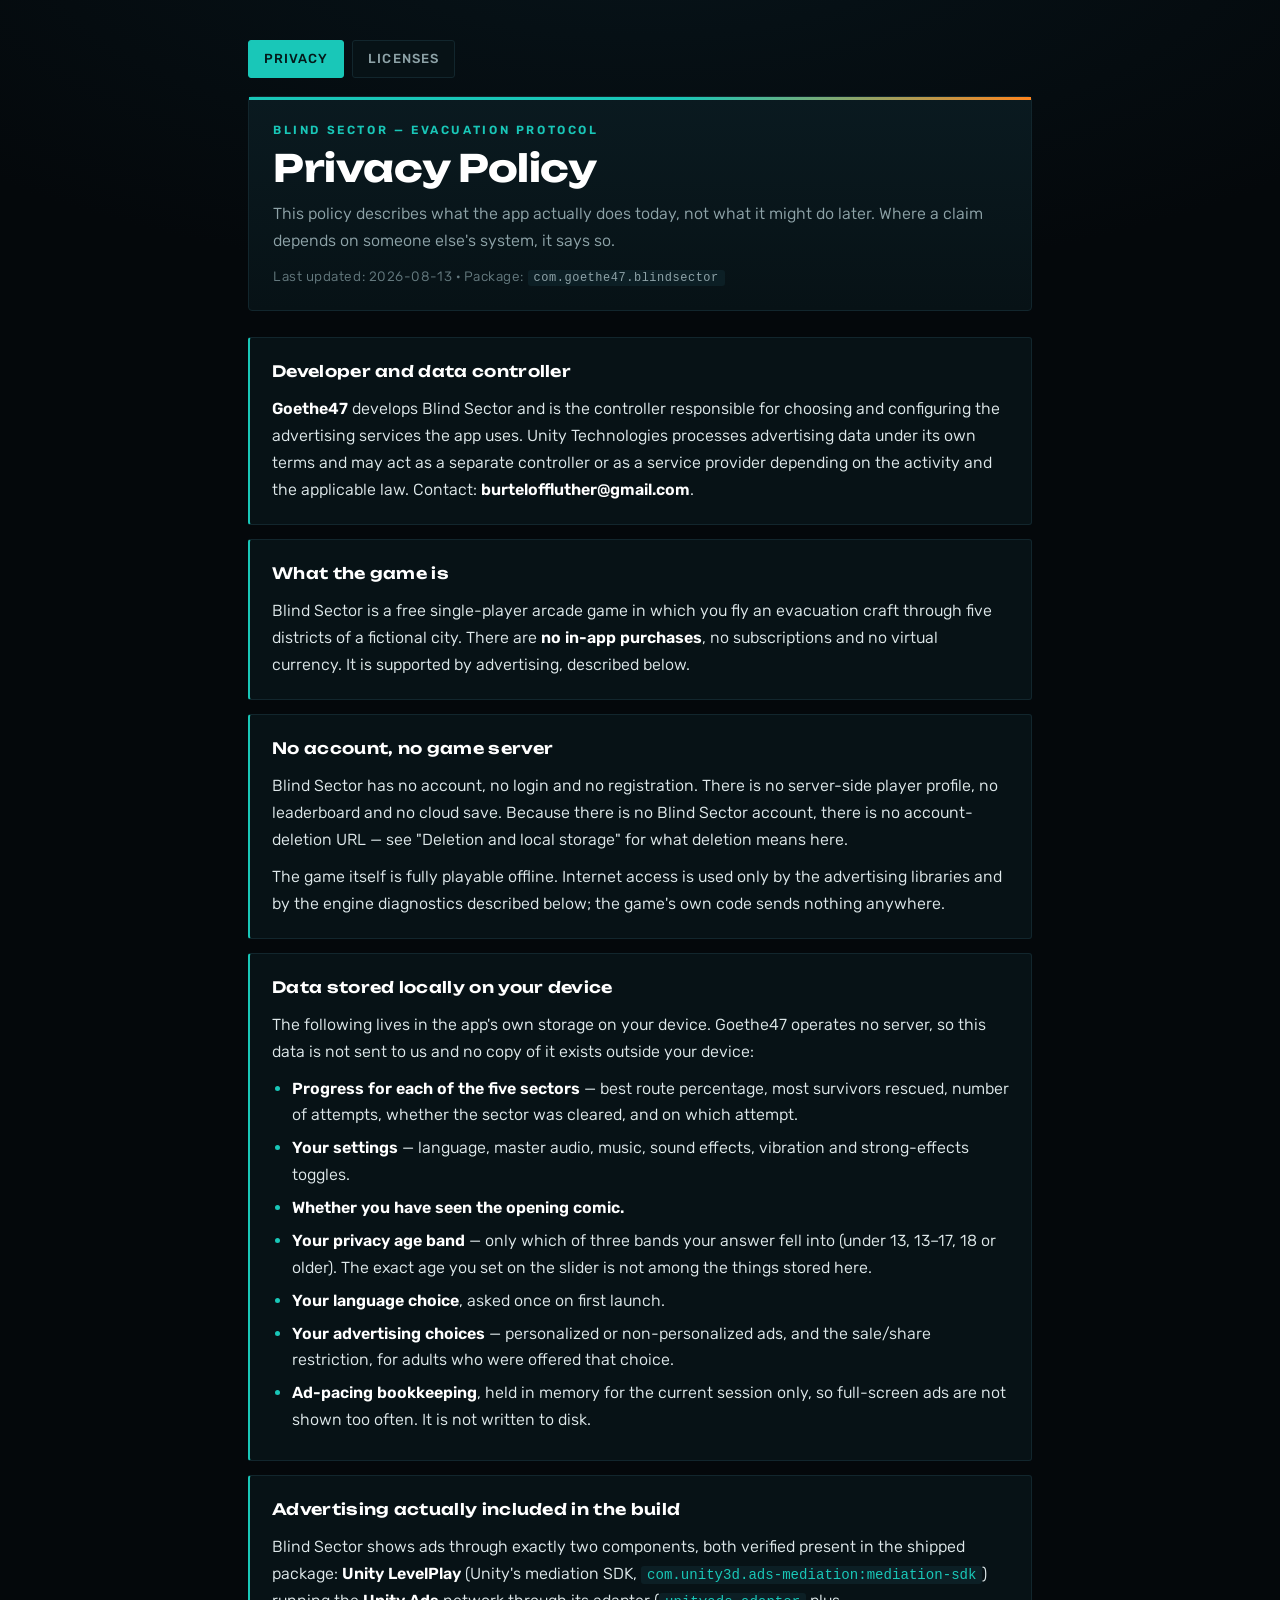
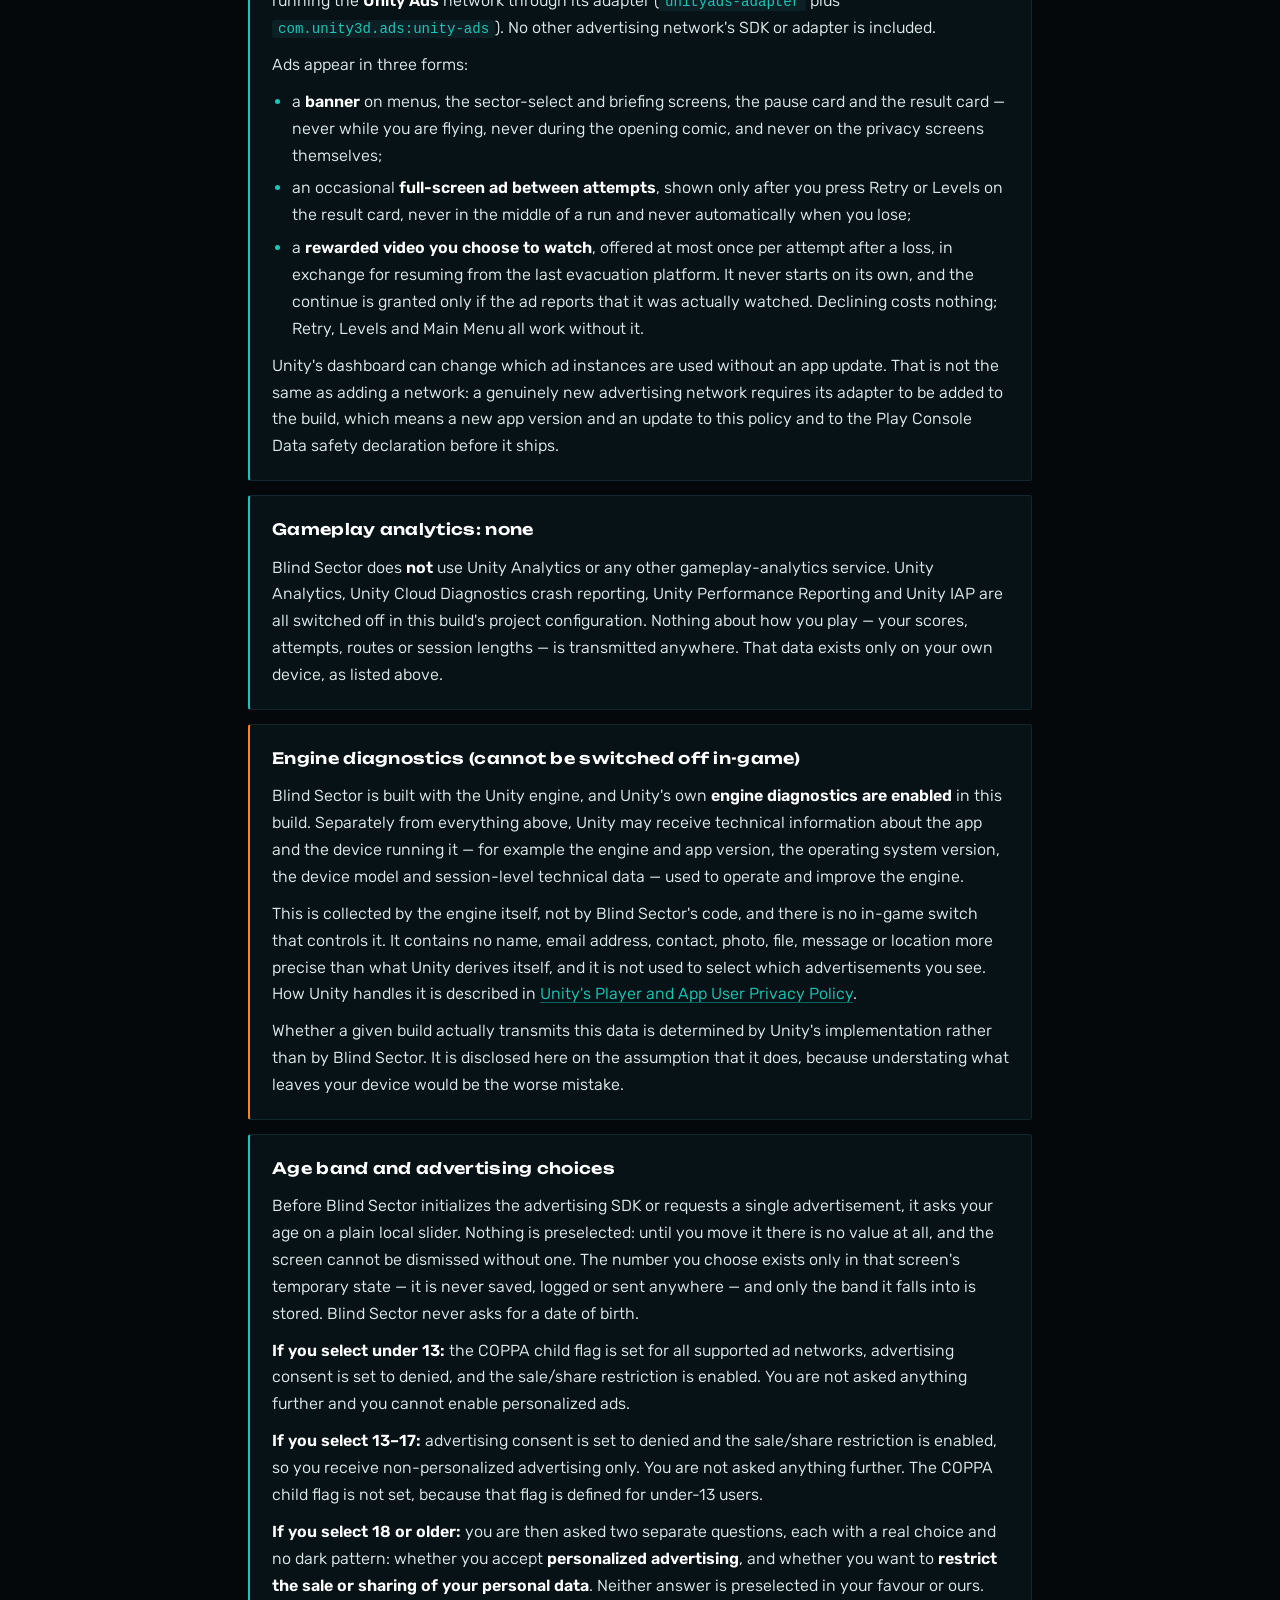
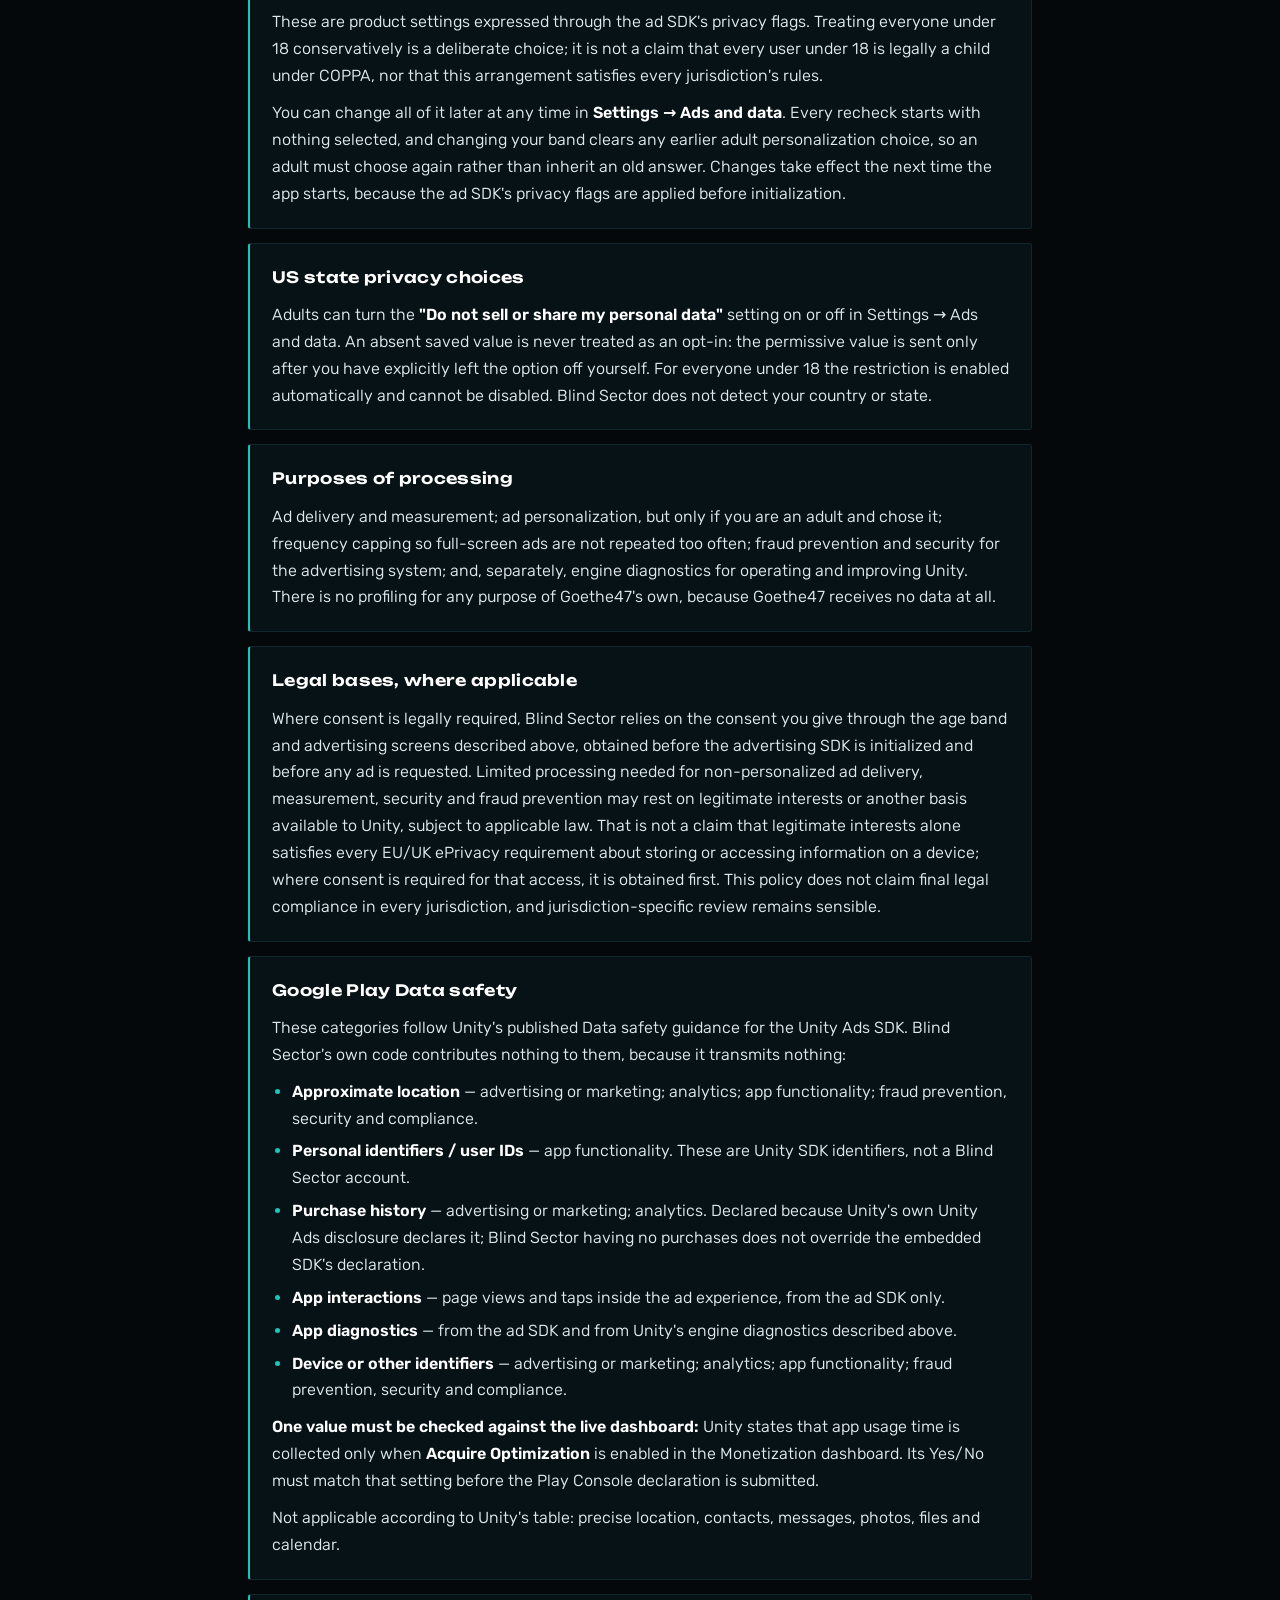
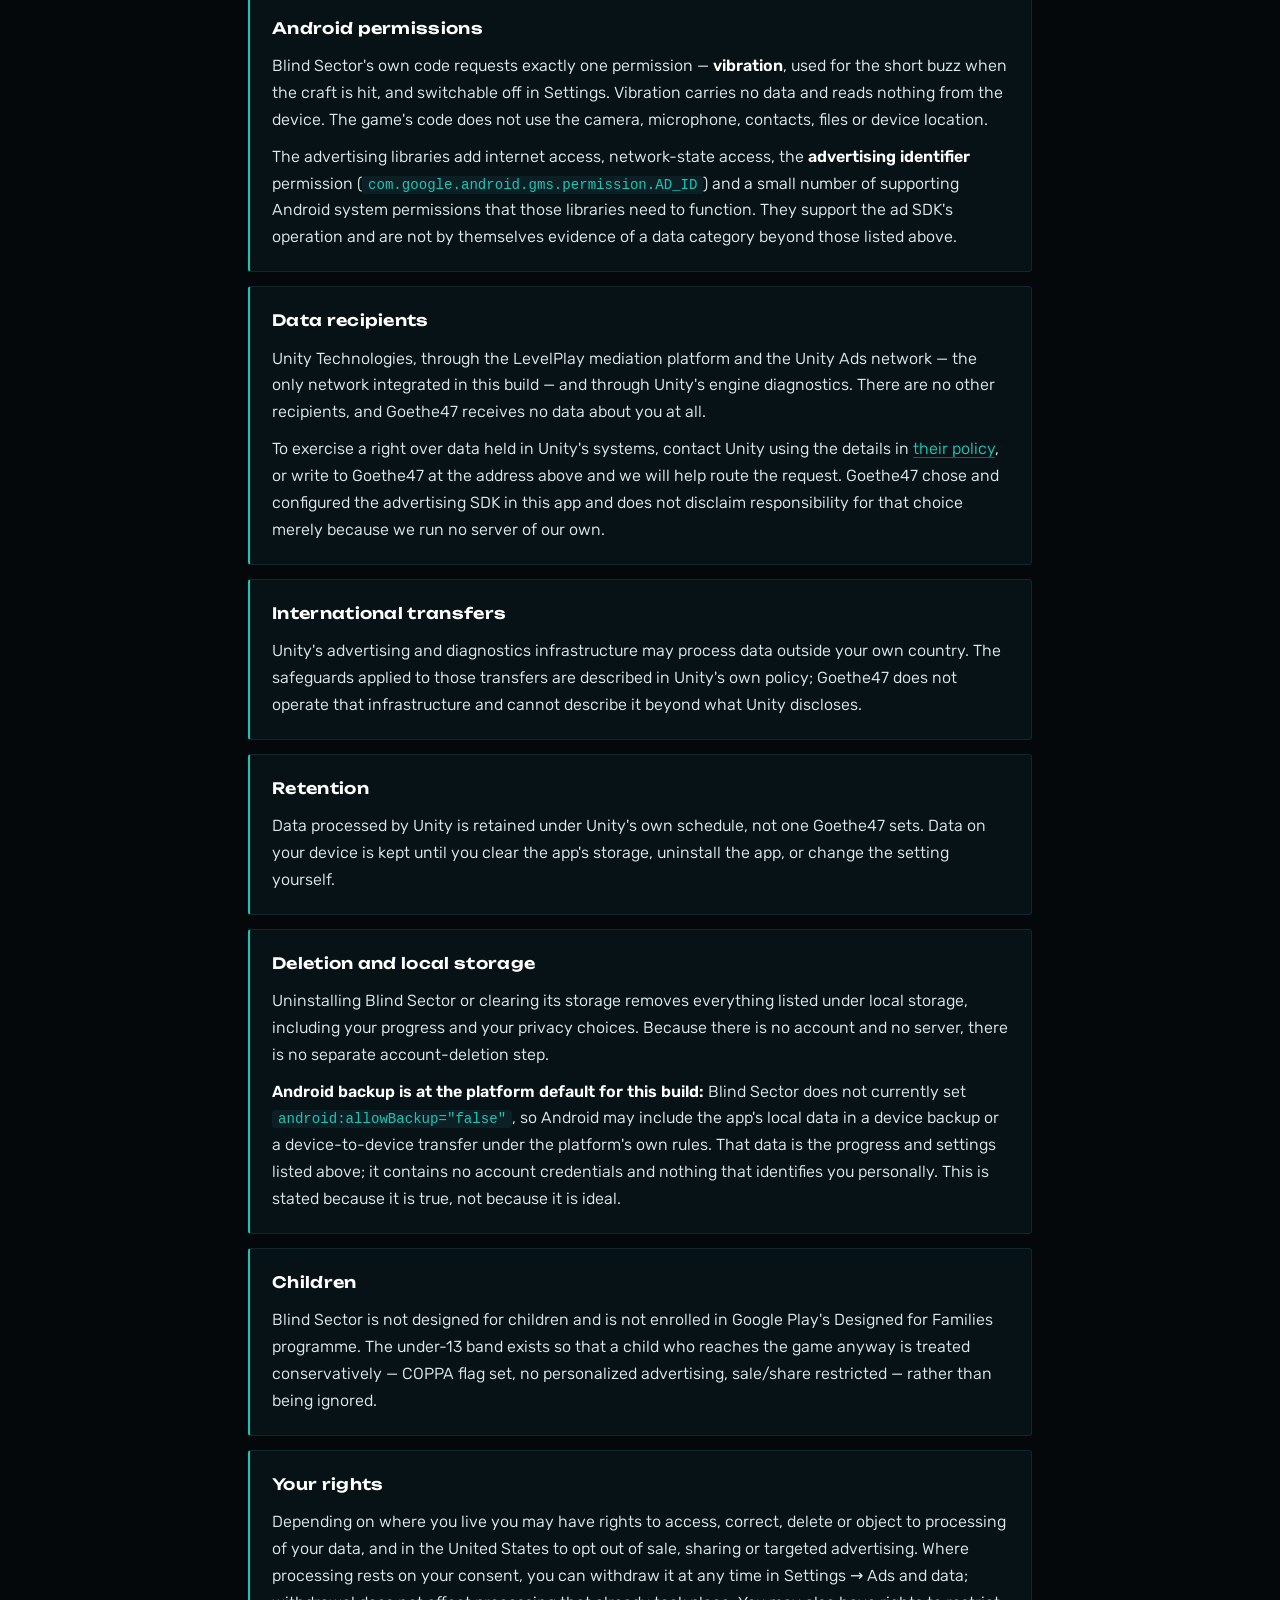
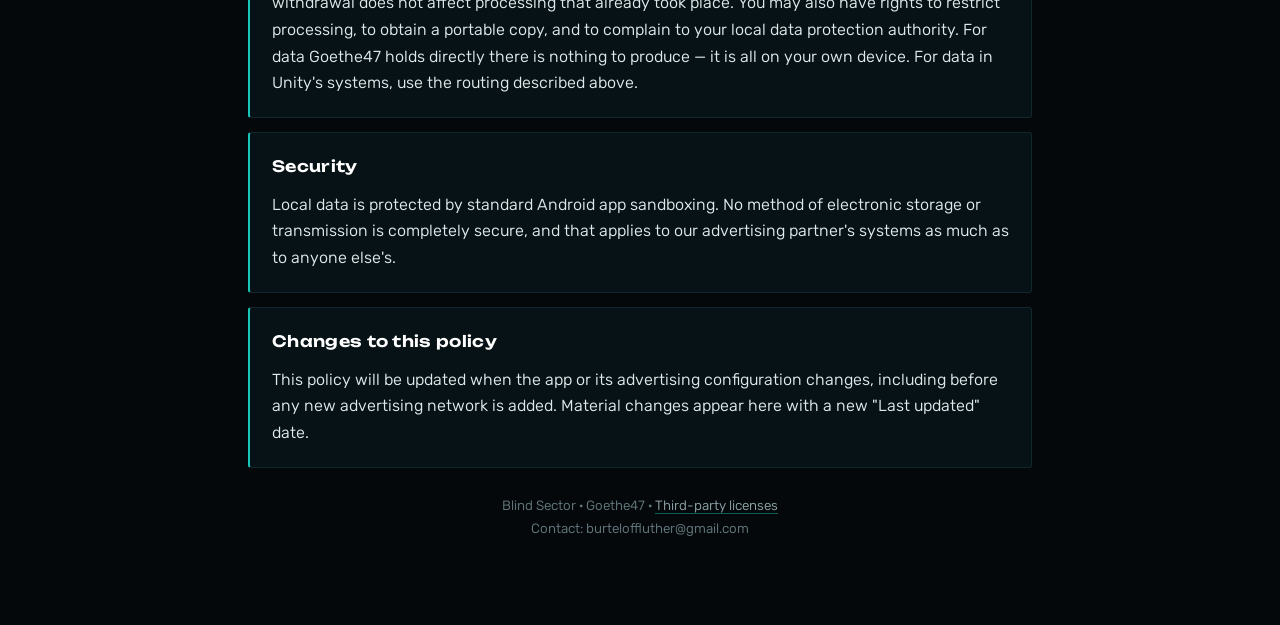
==== index.html @ b6687dad "Политика конфиденциальности и лицензии Blind Sector Статический сайт для ссылки из Google Play Conso" ====
<!doctype html>
<html lang="en">
<head>
  <meta charset="utf-8" />
  <meta name="viewport" content="width=device-width,initial-scale=1" />
  <title>Blind Sector — Privacy Policy</title>
  <meta name="description" content="How Blind Sector handles your data: advertising, engine diagnostics, local storage and your privacy choices." />
  <link rel="stylesheet" href="styles.css" />
</head>
<body>
  <main class="container">
    <nav class="topbar">
      <a href="index.html" aria-current="page">Privacy</a>
      <a href="licenses.html">Licenses</a>
    </nav>

    <header class="page-header">
      <p class="eyebrow">Blind Sector — Evacuation Protocol</p>
      <h1>Privacy Policy</h1>
      <p class="lead">This policy describes what the app actually does today, not what it might do later. Where a claim depends on someone else's system, it says so.</p>
      <p class="meta">Last updated: 2026-08-13 · Package: <code>com.goethe47.blindsector</code></p>
    </header>

    <section>
      <h2>Developer and data controller</h2>
      <p><strong>Goethe47</strong> develops Blind Sector and is the controller responsible for choosing and configuring the advertising services the app uses. Unity Technologies processes advertising data under its own terms and may act as a separate controller or as a service provider depending on the activity and the applicable law. Contact: <strong>burteloffluther@gmail.com</strong>.</p>
    </section>

    <section>
      <h2>What the game is</h2>
      <p>Blind Sector is a free single-player arcade game in which you fly an evacuation craft through five districts of a fictional city. There are <strong>no in-app purchases</strong>, no subscriptions and no virtual currency. It is supported by advertising, described below.</p>
    </section>

    <section>
      <h2>No account, no game server</h2>
      <p>Blind Sector has no account, no login and no registration. There is no server-side player profile, no leaderboard and no cloud save. Because there is no Blind Sector account, there is no account-deletion URL — see "Deletion and local storage" for what deletion means here.</p>
      <p>The game itself is fully playable offline. Internet access is used only by the advertising libraries and by the engine diagnostics described below; the game's own code sends nothing anywhere.</p>
    </section>

    <section>
      <h2>Data stored locally on your device</h2>
      <p>The following lives in the app's own storage on your device. Goethe47 operates no server, so this data is not sent to us and no copy of it exists outside your device:</p>
      <ul>
        <li><strong>Progress for each of the five sectors</strong> — best route percentage, most survivors rescued, number of attempts, whether the sector was cleared, and on which attempt.</li>
        <li><strong>Your settings</strong> — language, master audio, music, sound effects, vibration and strong-effects toggles.</li>
        <li><strong>Whether you have seen the opening comic.</strong></li>
        <li><strong>Your privacy age band</strong> — only which of three bands your answer fell into (under 13, 13–17, 18 or older). The exact age you set on the slider is not among the things stored here.</li>
        <li><strong>Your language choice</strong>, asked once on first launch.</li>
        <li><strong>Your advertising choices</strong> — personalized or non-personalized ads, and the sale/share restriction, for adults who were offered that choice.</li>
        <li><strong>Ad-pacing bookkeeping</strong>, held in memory for the current session only, so full-screen ads are not shown too often. It is not written to disk.</li>
      </ul>
    </section>

    <section>
      <h2>Advertising actually included in the build</h2>
      <p>Blind Sector shows ads through exactly two components, both verified present in the shipped package: <strong>Unity LevelPlay</strong> (Unity's mediation SDK, <code>com.unity3d.ads-mediation:mediation-sdk</code>) running the <strong>Unity Ads</strong> network through its adapter (<code>unityads-adapter</code> plus <code>com.unity3d.ads:unity-ads</code>). No other advertising network's SDK or adapter is included.</p>
      <p>Ads appear in three forms:</p>
      <ul>
        <li>a <strong>banner</strong> on menus, the sector-select and briefing screens, the pause card and the result card — never while you are flying, never during the opening comic, and never on the privacy screens themselves;</li>
        <li>an occasional <strong>full-screen ad between attempts</strong>, shown only after you press Retry or Levels on the result card, never in the middle of a run and never automatically when you lose;</li>
        <li>a <strong>rewarded video you choose to watch</strong>, offered at most once per attempt after a loss, in exchange for resuming from the last evacuation platform. It never starts on its own, and the continue is granted only if the ad reports that it was actually watched. Declining costs nothing; Retry, Levels and Main Menu all work without it.</li>
      </ul>
      <p>Unity's dashboard can change which ad instances are used without an app update. That is not the same as adding a network: a genuinely new advertising network requires its adapter to be added to the build, which means a new app version and an update to this policy and to the Play Console Data safety declaration before it ships.</p>
    </section>

    <section>
      <h2>Gameplay analytics: none</h2>
      <p>Blind Sector does <strong>not</strong> use Unity Analytics or any other gameplay-analytics service. Unity Analytics, Unity Cloud Diagnostics crash reporting, Unity Performance Reporting and Unity IAP are all switched off in this build's project configuration. Nothing about how you play — your scores, attempts, routes or session lengths — is transmitted anywhere. That data exists only on your own device, as listed above.</p>
    </section>

    <section class="warn">
      <h2>Engine diagnostics (cannot be switched off in-game)</h2>
      <p>Blind Sector is built with the Unity engine, and Unity's own <strong>engine diagnostics are enabled</strong> in this build. Separately from everything above, Unity may receive technical information about the app and the device running it — for example the engine and app version, the operating system version, the device model and session-level technical data — used to operate and improve the engine.</p>
      <p>This is collected by the engine itself, not by Blind Sector's code, and there is no in-game switch that controls it. It contains no name, email address, contact, photo, file, message or location more precise than what Unity derives itself, and it is not used to select which advertisements you see. How Unity handles it is described in <a href="https://unity.com/legal/game-player-and-app-user-privacy-policy" target="_blank" rel="noopener">Unity's Player and App User Privacy Policy</a>.</p>
      <p>Whether a given build actually transmits this data is determined by Unity's implementation rather than by Blind Sector. It is disclosed here on the assumption that it does, because understating what leaves your device would be the worse mistake.</p>
    </section>

    <section>
      <h2>Age band and advertising choices</h2>
      <p>Before Blind Sector initializes the advertising SDK or requests a single advertisement, it asks your age on a plain local slider. Nothing is preselected: until you move it there is no value at all, and the screen cannot be dismissed without one. The number you choose exists only in that screen's temporary state — it is never saved, logged or sent anywhere — and only the band it falls into is stored. Blind Sector never asks for a date of birth.</p>
      <p><strong>If you select under 13:</strong> the COPPA child flag is set for all supported ad networks, advertising consent is set to denied, and the sale/share restriction is enabled. You are not asked anything further and you cannot enable personalized ads.</p>
      <p><strong>If you select 13–17:</strong> advertising consent is set to denied and the sale/share restriction is enabled, so you receive non-personalized advertising only. You are not asked anything further. The COPPA child flag is not set, because that flag is defined for under-13 users.</p>
      <p><strong>If you select 18 or older:</strong> you are then asked two separate questions, each with a real choice and no dark pattern: whether you accept <strong>personalized advertising</strong>, and whether you want to <strong>restrict the sale or sharing of your personal data</strong>. Neither answer is preselected in your favour or ours.</p>
      <p>These are product settings expressed through the ad SDK's privacy flags. Treating everyone under 18 conservatively is a deliberate choice; it is not a claim that every user under 18 is legally a child under COPPA, nor that this arrangement satisfies every jurisdiction's rules.</p>
      <p>You can change all of it later at any time in <strong>Settings → Ads and data</strong>. Every recheck starts with nothing selected, and changing your band clears any earlier adult personalization choice, so an adult must choose again rather than inherit an old answer. Changes take effect the next time the app starts, because the ad SDK's privacy flags are applied before initialization.</p>
    </section>

    <section>
      <h2>US state privacy choices</h2>
      <p>Adults can turn the <strong>"Do not sell or share my personal data"</strong> setting on or off in Settings → Ads and data. An absent saved value is never treated as an opt-in: the permissive value is sent only after you have explicitly left the option off yourself. For everyone under 18 the restriction is enabled automatically and cannot be disabled. Blind Sector does not detect your country or state.</p>
    </section>

    <section>
      <h2>Purposes of processing</h2>
      <p>Ad delivery and measurement; ad personalization, but only if you are an adult and chose it; frequency capping so full-screen ads are not repeated too often; fraud prevention and security for the advertising system; and, separately, engine diagnostics for operating and improving Unity. There is no profiling for any purpose of Goethe47's own, because Goethe47 receives no data at all.</p>
    </section>

    <section>
      <h2>Legal bases, where applicable</h2>
      <p>Where consent is legally required, Blind Sector relies on the consent you give through the age band and advertising screens described above, obtained before the advertising SDK is initialized and before any ad is requested. Limited processing needed for non-personalized ad delivery, measurement, security and fraud prevention may rest on legitimate interests or another basis available to Unity, subject to applicable law. That is not a claim that legitimate interests alone satisfies every EU/UK ePrivacy requirement about storing or accessing information on a device; where consent is required for that access, it is obtained first. This policy does not claim final legal compliance in every jurisdiction, and jurisdiction-specific review remains sensible.</p>
    </section>

    <section>
      <h2>Google Play Data safety</h2>
      <p>These categories follow Unity's published Data safety guidance for the Unity Ads SDK. Blind Sector's own code contributes nothing to them, because it transmits nothing:</p>
      <ul>
        <li><strong>Approximate location</strong> — advertising or marketing; analytics; app functionality; fraud prevention, security and compliance.</li>
        <li><strong>Personal identifiers / user IDs</strong> — app functionality. These are Unity SDK identifiers, not a Blind Sector account.</li>
        <li><strong>Purchase history</strong> — advertising or marketing; analytics. Declared because Unity's own Unity Ads disclosure declares it; Blind Sector having no purchases does not override the embedded SDK's declaration.</li>
        <li><strong>App interactions</strong> — page views and taps inside the ad experience, from the ad SDK only.</li>
        <li><strong>App diagnostics</strong> — from the ad SDK and from Unity's engine diagnostics described above.</li>
        <li><strong>Device or other identifiers</strong> — advertising or marketing; analytics; app functionality; fraud prevention, security and compliance.</li>
      </ul>
      <p><strong>One value must be checked against the live dashboard:</strong> Unity states that app usage time is collected only when <strong>Acquire Optimization</strong> is enabled in the Monetization dashboard. Its Yes/No must match that setting before the Play Console declaration is submitted.</p>
      <p>Not applicable according to Unity's table: precise location, contacts, messages, photos, files and calendar.</p>
    </section>

    <section>
      <h2>Android permissions</h2>
      <p>Blind Sector's own code requests exactly one permission — <strong>vibration</strong>, used for the short buzz when the craft is hit, and switchable off in Settings. Vibration carries no data and reads nothing from the device. The game's code does not use the camera, microphone, contacts, files or device location.</p>
      <p>The advertising libraries add internet access, network-state access, the <strong>advertising identifier</strong> permission (<code>com.google.android.gms.permission.AD_ID</code>) and a small number of supporting Android system permissions that those libraries need to function. They support the ad SDK's operation and are not by themselves evidence of a data category beyond those listed above.</p>
    </section>

    <section>
      <h2>Data recipients</h2>
      <p>Unity Technologies, through the LevelPlay mediation platform and the Unity Ads network — the only network integrated in this build — and through Unity's engine diagnostics. There are no other recipients, and Goethe47 receives no data about you at all.</p>
      <p>To exercise a right over data held in Unity's systems, contact Unity using the details in <a href="https://unity.com/legal/game-player-and-app-user-privacy-policy" target="_blank" rel="noopener">their policy</a>, or write to Goethe47 at the address above and we will help route the request. Goethe47 chose and configured the advertising SDK in this app and does not disclaim responsibility for that choice merely because we run no server of our own.</p>
    </section>

    <section>
      <h2>International transfers</h2>
      <p>Unity's advertising and diagnostics infrastructure may process data outside your own country. The safeguards applied to those transfers are described in Unity's own policy; Goethe47 does not operate that infrastructure and cannot describe it beyond what Unity discloses.</p>
    </section>

    <section>
      <h2>Retention</h2>
      <p>Data processed by Unity is retained under Unity's own schedule, not one Goethe47 sets. Data on your device is kept until you clear the app's storage, uninstall the app, or change the setting yourself.</p>
    </section>

    <section>
      <h2>Deletion and local storage</h2>
      <p>Uninstalling Blind Sector or clearing its storage removes everything listed under local storage, including your progress and your privacy choices. Because there is no account and no server, there is no separate account-deletion step.</p>
      <p><strong>Android backup is at the platform default for this build:</strong> Blind Sector does not currently set <code>android:allowBackup="false"</code>, so Android may include the app's local data in a device backup or a device-to-device transfer under the platform's own rules. That data is the progress and settings listed above; it contains no account credentials and nothing that identifies you personally. This is stated because it is true, not because it is ideal.</p>
    </section>

    <section>
      <h2>Children</h2>
      <p>Blind Sector is not designed for children and is not enrolled in Google Play's Designed for Families programme. The under-13 band exists so that a child who reaches the game anyway is treated conservatively — COPPA flag set, no personalized advertising, sale/share restricted — rather than being ignored.</p>
    </section>

    <section>
      <h2>Your rights</h2>
      <p>Depending on where you live you may have rights to access, correct, delete or object to processing of your data, and in the United States to opt out of sale, sharing or targeted advertising. Where processing rests on your consent, you can withdraw it at any time in Settings → Ads and data; withdrawal does not affect processing that already took place. You may also have rights to restrict processing, to obtain a portable copy, and to complain to your local data protection authority. For data Goethe47 holds directly there is nothing to produce — it is all on your own device. For data in Unity's systems, use the routing described above.</p>
    </section>

    <section>
      <h2>Security</h2>
      <p>Local data is protected by standard Android app sandboxing. No method of electronic storage or transmission is completely secure, and that applies to our advertising partner's systems as much as to anyone else's.</p>
    </section>

    <section>
      <h2>Changes to this policy</h2>
      <p>This policy will be updated when the app or its advertising configuration changes, including before any new advertising network is added. Material changes appear here with a new "Last updated" date.</p>
    </section>

    <p class="footer">
      Blind Sector · Goethe47 · <a href="licenses.html">Third-party licenses</a><br />
      Contact: burteloffluther@gmail.com
    </p>
  </main>
</body>
</html>
---- styles.css ----
/* Fonts are self-hosted on purpose: a privacy page should not make the reader's
   browser call a third-party font host before they have read a word of it.
   Both faces are SIL Open Font License 1.1 — see fonts/OFL-*.txt. */
@font-face {
  font-family: "Rubik";
  src: url("fonts/Rubik-Variable.ttf") format("truetype-variations");
  font-weight: 300 900;
  font-display: swap;
}

@font-face {
  font-family: "Unbounded";
  src: url("fonts/Unbounded-Variable.ttf") format("truetype-variations");
  font-weight: 300 900;
  font-display: swap;
}

:root {
  --bg: #04080b;
  --bg-glow: #07141a;
  --card: #071216;
  --card-edge: #12262d;
  --ink: #dfe9eb;
  --muted: #8ea3a8;
  --dim: #64797e;
  --accent: #19c7b8;
  --amber: #ff851e;
}

* { box-sizing: border-box; }

body {
  margin: 0;
  font-family: "Rubik", "Segoe UI", system-ui, sans-serif;
  font-weight: 350;
  color: var(--ink);
  line-height: 1.68;
  background:
    radial-gradient(120% 70% at 50% -10%, var(--bg-glow) 0%, transparent 60%),
    var(--bg);
  background-attachment: fixed;
}

.container {
  max-width: 820px;
  margin: 0 auto;
  padding: 40px 18px 72px;
}

/* ---------------------------------------------------------------- header */

.page-header {
  position: relative;
  margin-bottom: 26px;
  padding: 26px 24px 22px;
  background: linear-gradient(180deg, #0a1a20 0%, var(--card) 100%);
  border: 1px solid var(--card-edge);
  border-radius: 4px;
}

/* The accent rule above the title is the game's own panel signature. */
.page-header::before {
  content: "";
  position: absolute;
  inset: 0 0 auto 0;
  height: 3px;
  background: linear-gradient(90deg, var(--accent) 0%, var(--accent) 55%, var(--amber) 100%);
}

.eyebrow {
  margin: 0 0 10px;
  color: var(--accent);
  font: 600 0.74rem "Rubik", sans-serif;
  letter-spacing: 0.22em;
  text-transform: uppercase;
}

h1 {
  margin: 0 0 12px;
  font-family: "Unbounded", "Rubik", sans-serif;
  font-weight: 700;
  font-size: clamp(1.65rem, 1.3rem + 1.6vw, 2.35rem);
  line-height: 1.12;
  letter-spacing: -0.01em;
  color: #fff;
}

.lead { margin: 0 0 10px; color: var(--muted); }

.meta {
  margin: 0;
  color: var(--dim);
  font-size: 0.85rem;
  letter-spacing: 0.04em;
}

.meta code { color: var(--muted); }

/* ------------------------------------------------------------- nav / lang */

.topbar {
  display: flex;
  flex-wrap: wrap;
  gap: 8px;
  margin-bottom: 18px;
}

.topbar a {
  padding: 7px 15px;
  border: 1px solid var(--card-edge);
  border-radius: 3px;
  background: var(--card);
  color: var(--muted);
  font-size: 0.82rem;
  font-weight: 500;
  letter-spacing: 0.08em;
  text-transform: uppercase;
  text-decoration: none;
  transition: border-color 0.15s, color 0.15s;
}

.topbar a:hover { border-color: var(--accent); color: var(--accent); }

.topbar a[aria-current="page"] {
  border-color: var(--accent);
  color: #04191a;
  background: var(--accent);
}

/* ------------------------------------------------------------- sections */

section {
  margin-bottom: 14px;
  padding: 20px 22px;
  background: var(--card);
  border: 1px solid var(--card-edge);
  border-left: 2px solid var(--accent);
  border-radius: 3px;
}

section.warn { border-left-color: var(--amber); }

section h2 {
  margin: 0 0 12px;
  font-family: "Unbounded", "Rubik", sans-serif;
  font-weight: 600;
  font-size: 0.98rem;
  letter-spacing: 0.02em;
  color: #fff;
}

section p { margin: 10px 0; }
section p:first-of-type { margin-top: 0; }
section p:last-child { margin-bottom: 0; }

strong { color: #fff; font-weight: 600; }

ul { margin: 10px 0 0; padding-left: 20px; }
li { margin: 6px 0; }
li::marker { color: var(--accent); }

code {
  padding: 1px 6px;
  border-radius: 3px;
  background: #0c1f25;
  color: var(--accent);
  font-family: ui-monospace, "Cascadia Mono", Consolas, monospace;
  font-size: 0.88em;
}

a {
  color: var(--accent);
  text-decoration: underline;
  text-underline-offset: 3px;
  text-decoration-color: rgba(25, 199, 184, 0.45);
  text-decoration-thickness: 1px;
}

a:hover { text-decoration-color: var(--accent); }

.footer {
  margin-top: 26px;
  color: var(--dim);
  font-size: 0.84rem;
  text-align: center;
}

.footer a { color: var(--muted); }

@media (max-width: 640px) {
  .container { padding: 26px 13px 48px; }
  .page-header { padding: 20px 17px 17px; }
  section { padding: 16px 16px; }
}

@media (prefers-reduced-motion: reduce) {
  *, *::before, *::after {
    animation-duration: 0.01ms !important;
    animation-iteration-count: 1 !important;
    transition-duration: 0.01ms !important;
    scroll-behavior: auto !important;
  }
}
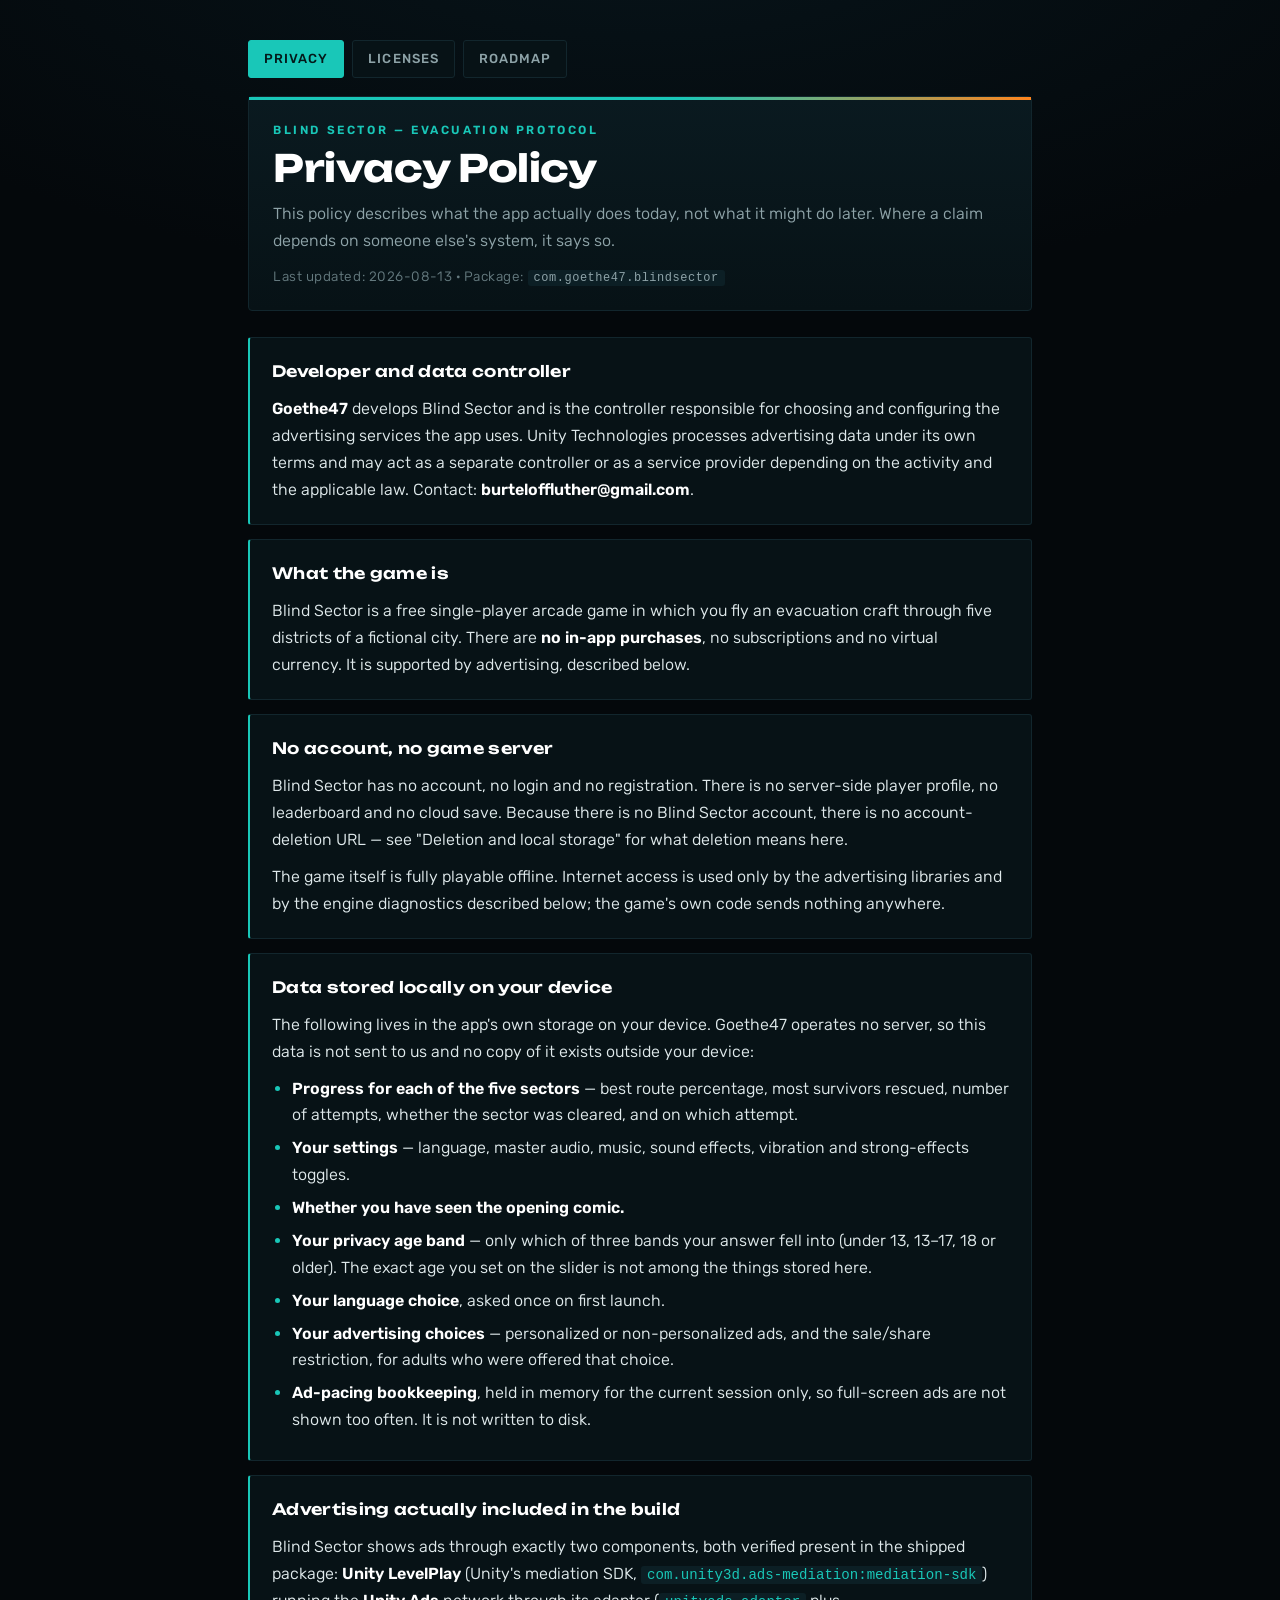
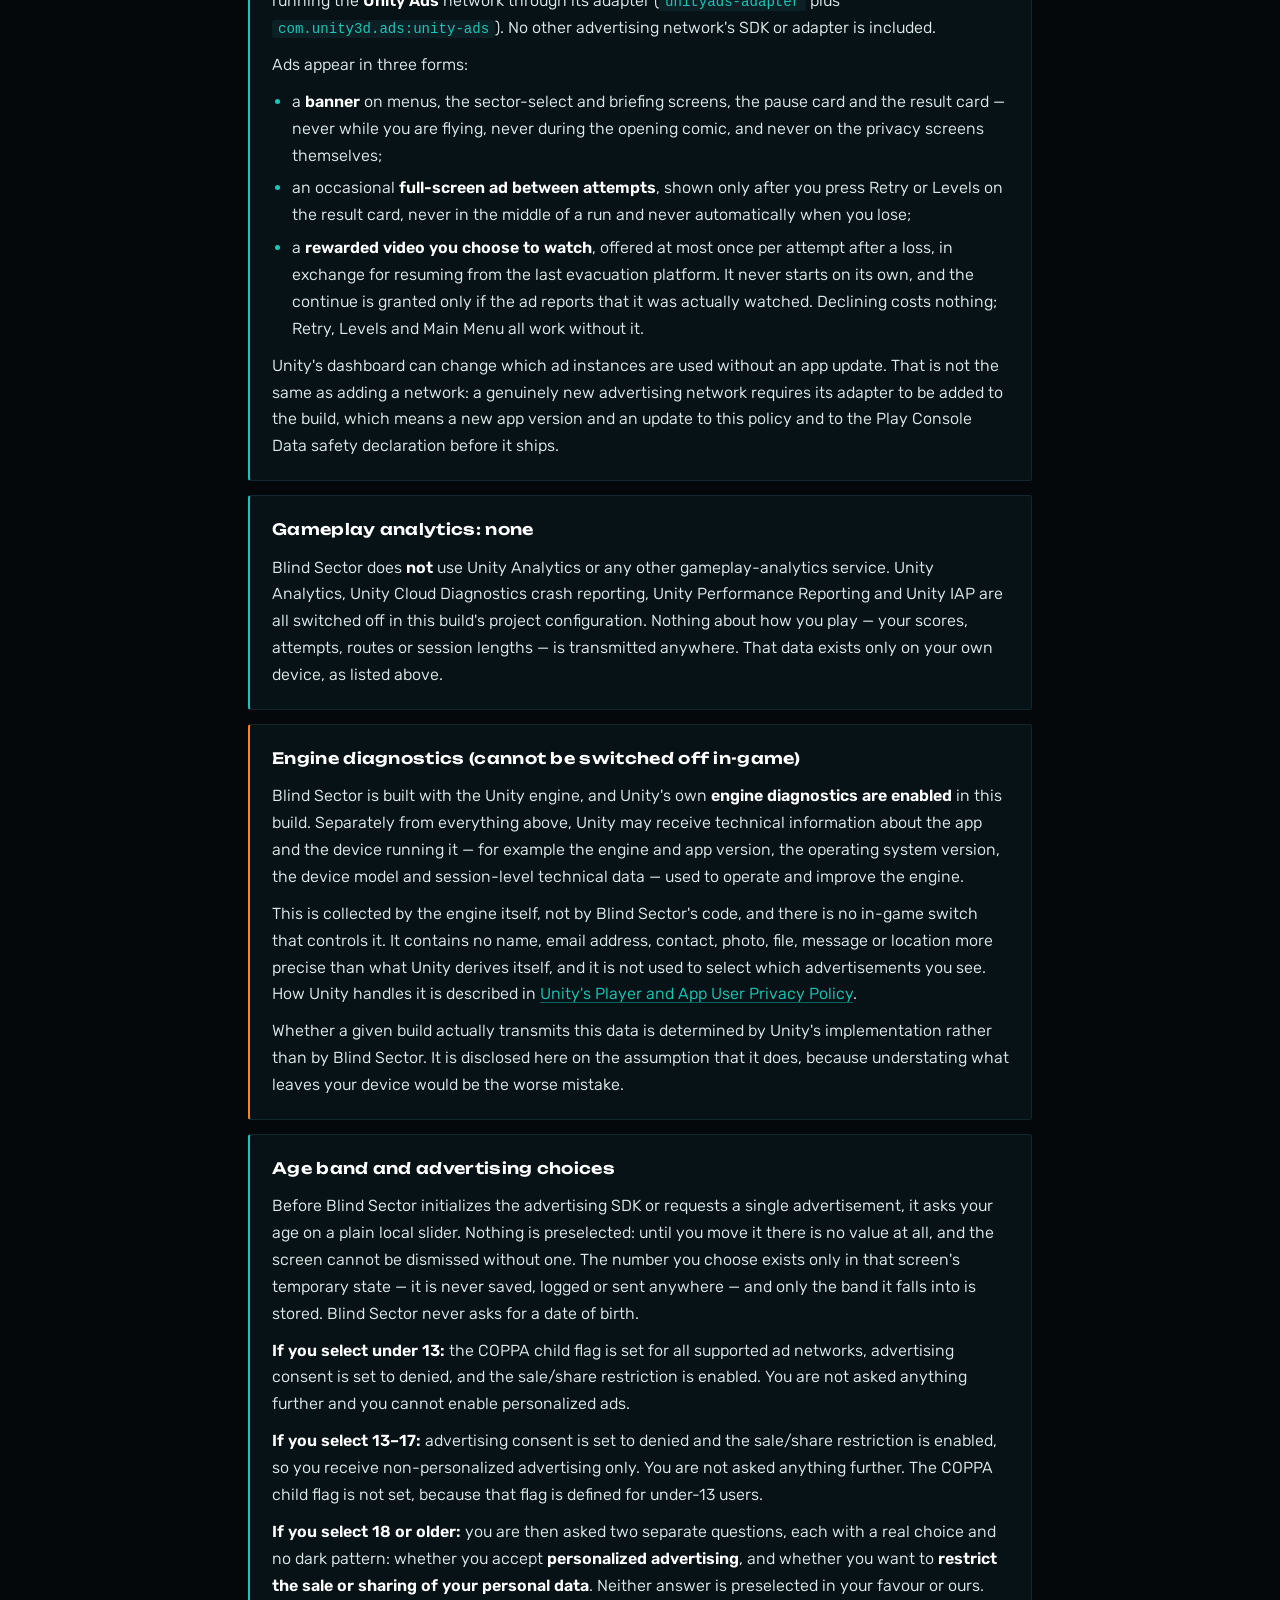
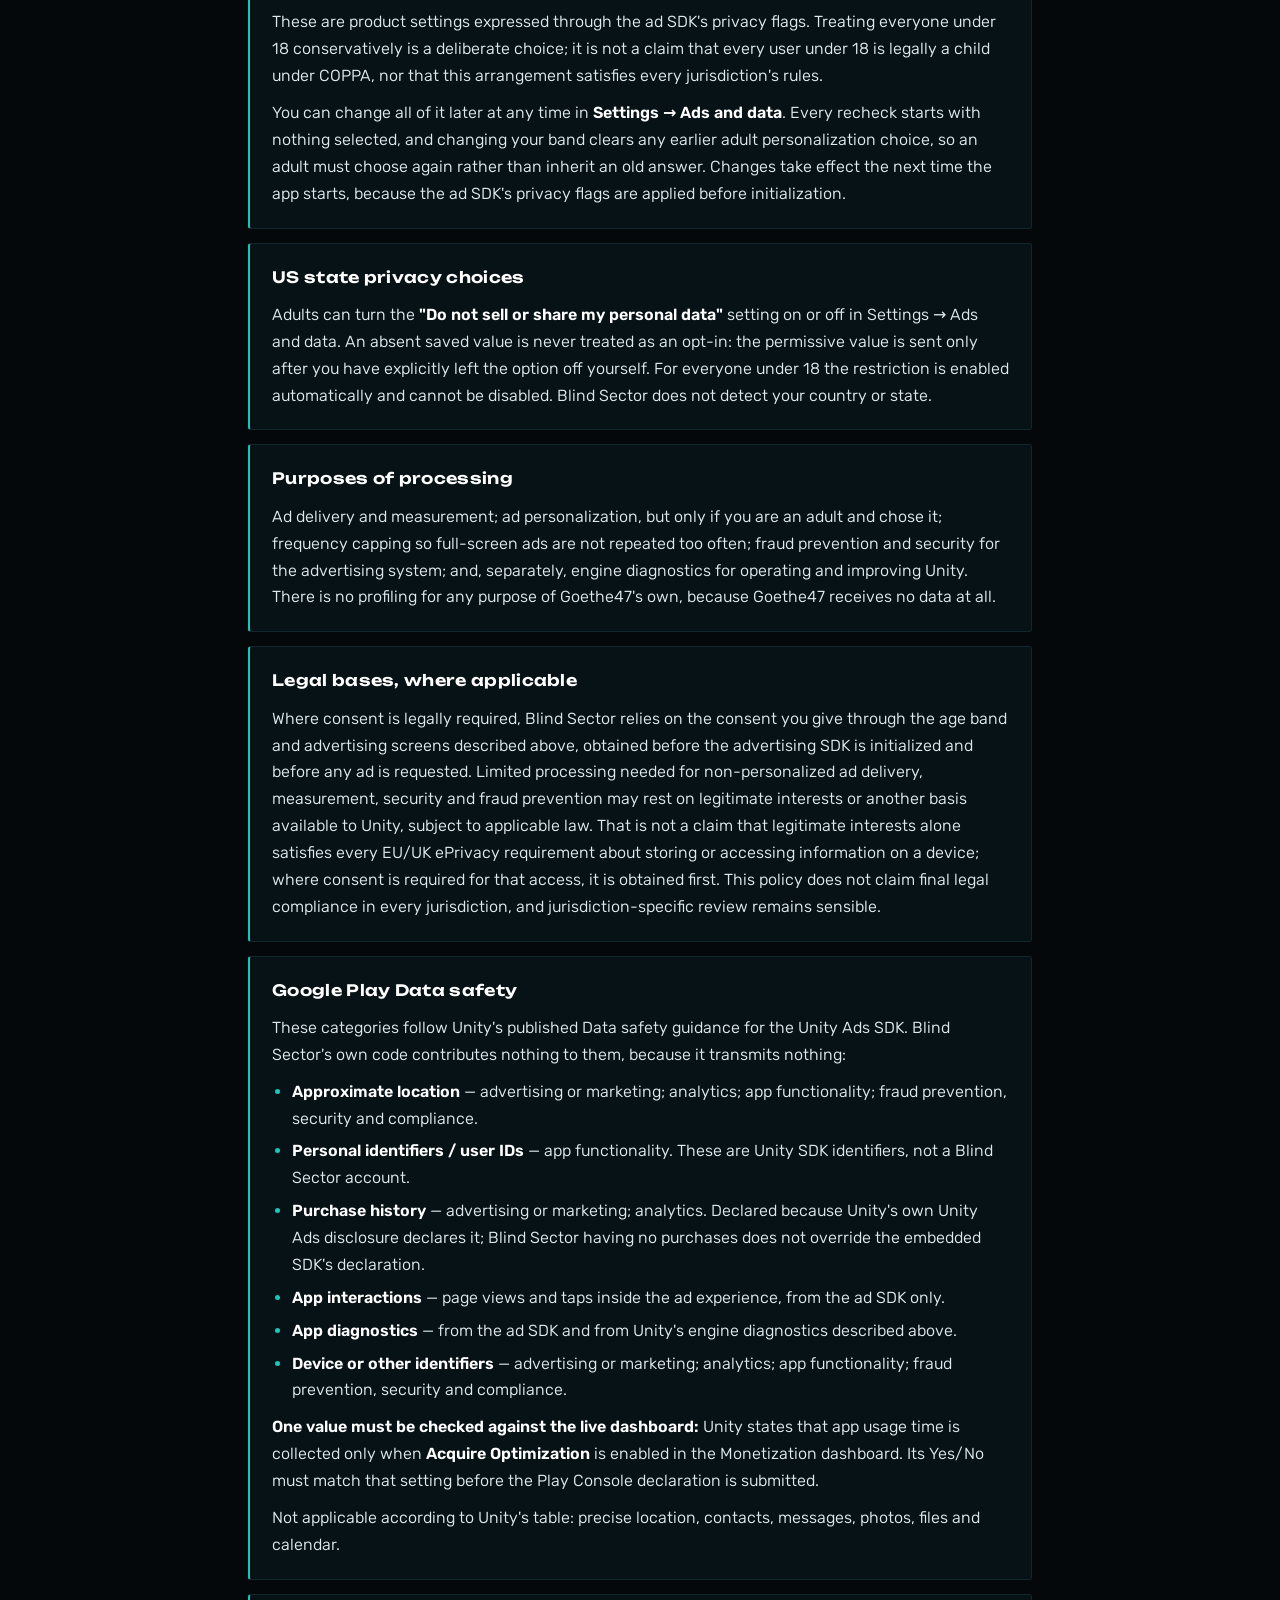
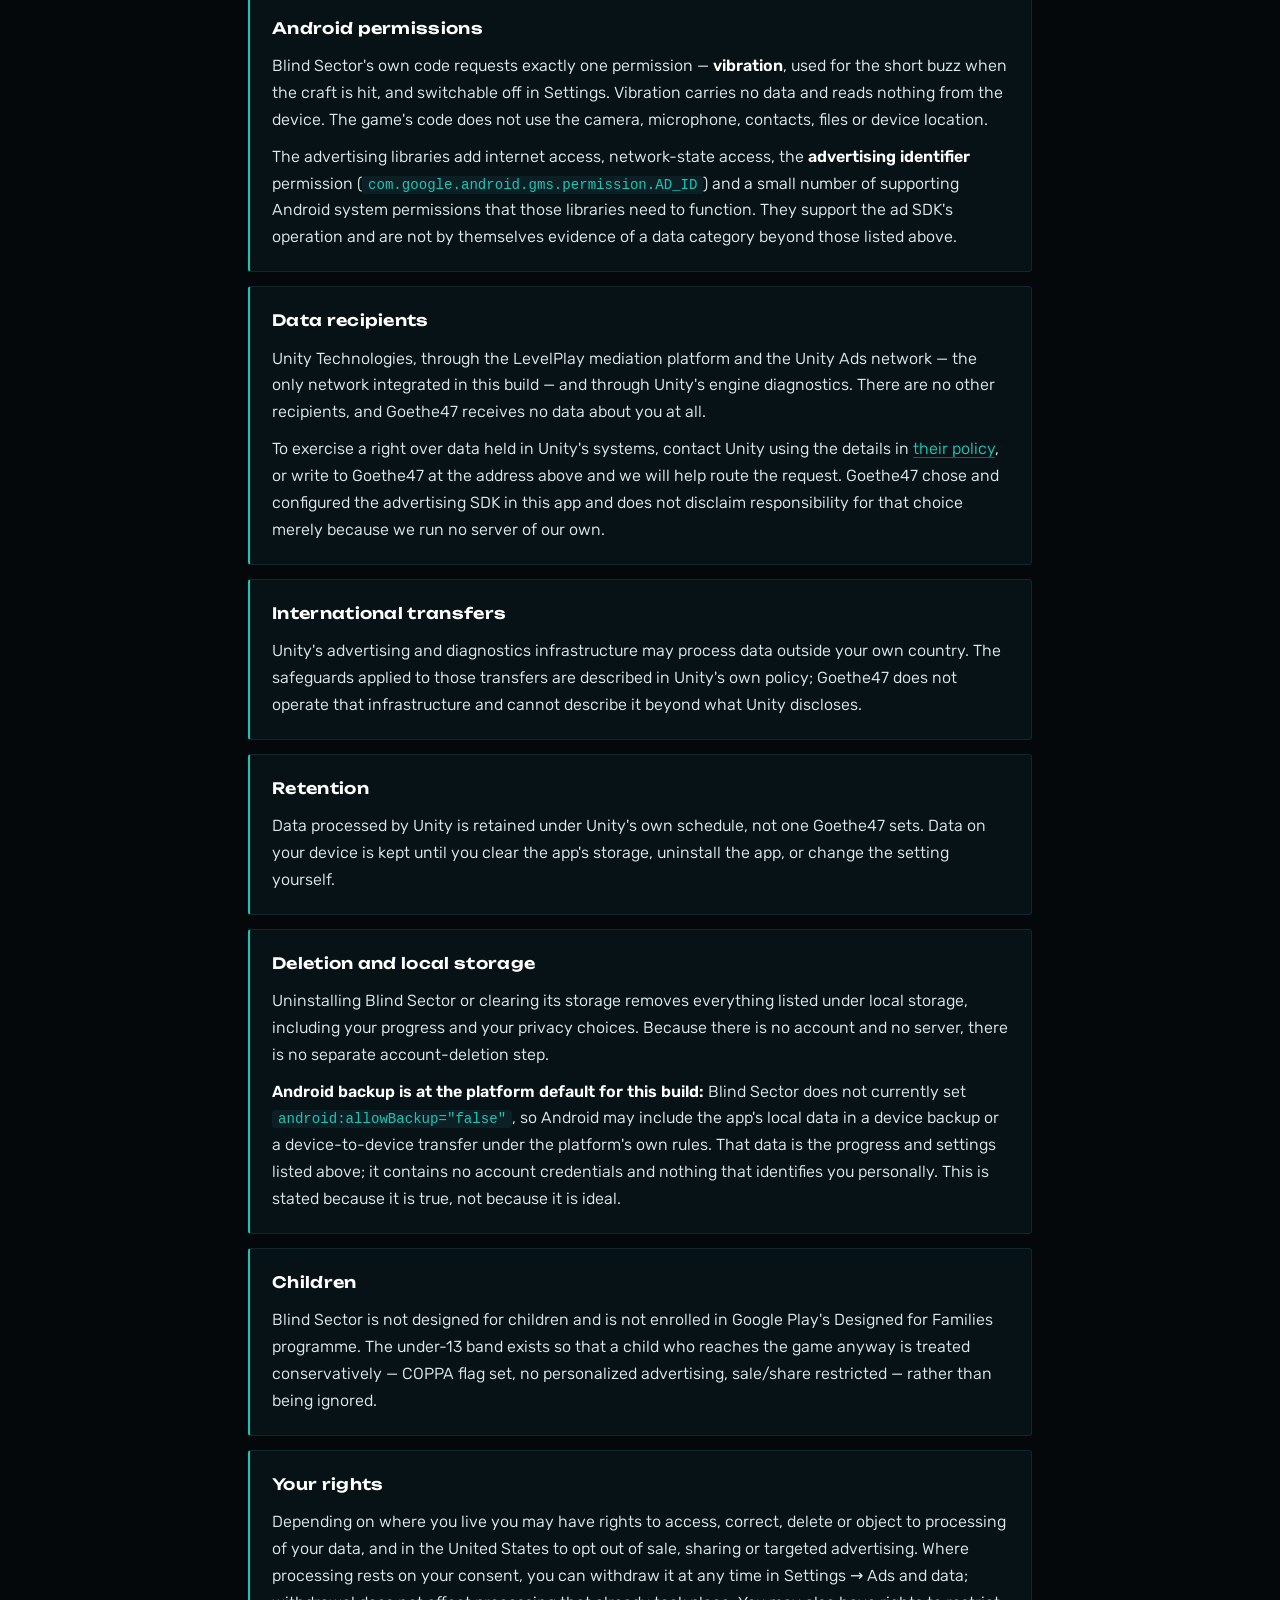
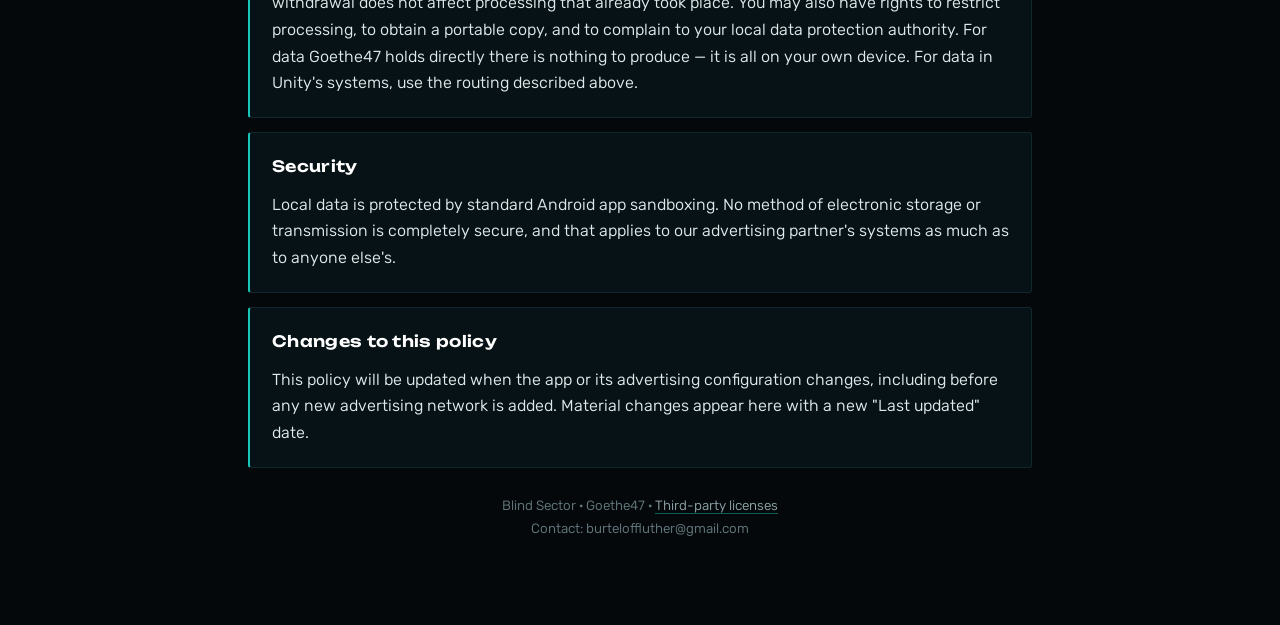
==== commit cc413136: "Добавить дорожную карту к закрытому тесту Страница для тестеров на 14 дней закрытого теста: что в сб" ====
--- a/index.html
+++ b/index.html
@@ -12,6 +12,7 @@
     <nav class="topbar">
       <a href="index.html" aria-current="page">Privacy</a>
       <a href="licenses.html">Licenses</a>
+      <a href="roadmap.html" lang="ru">Roadmap</a>
     </nav>
 
     <header class="page-header">
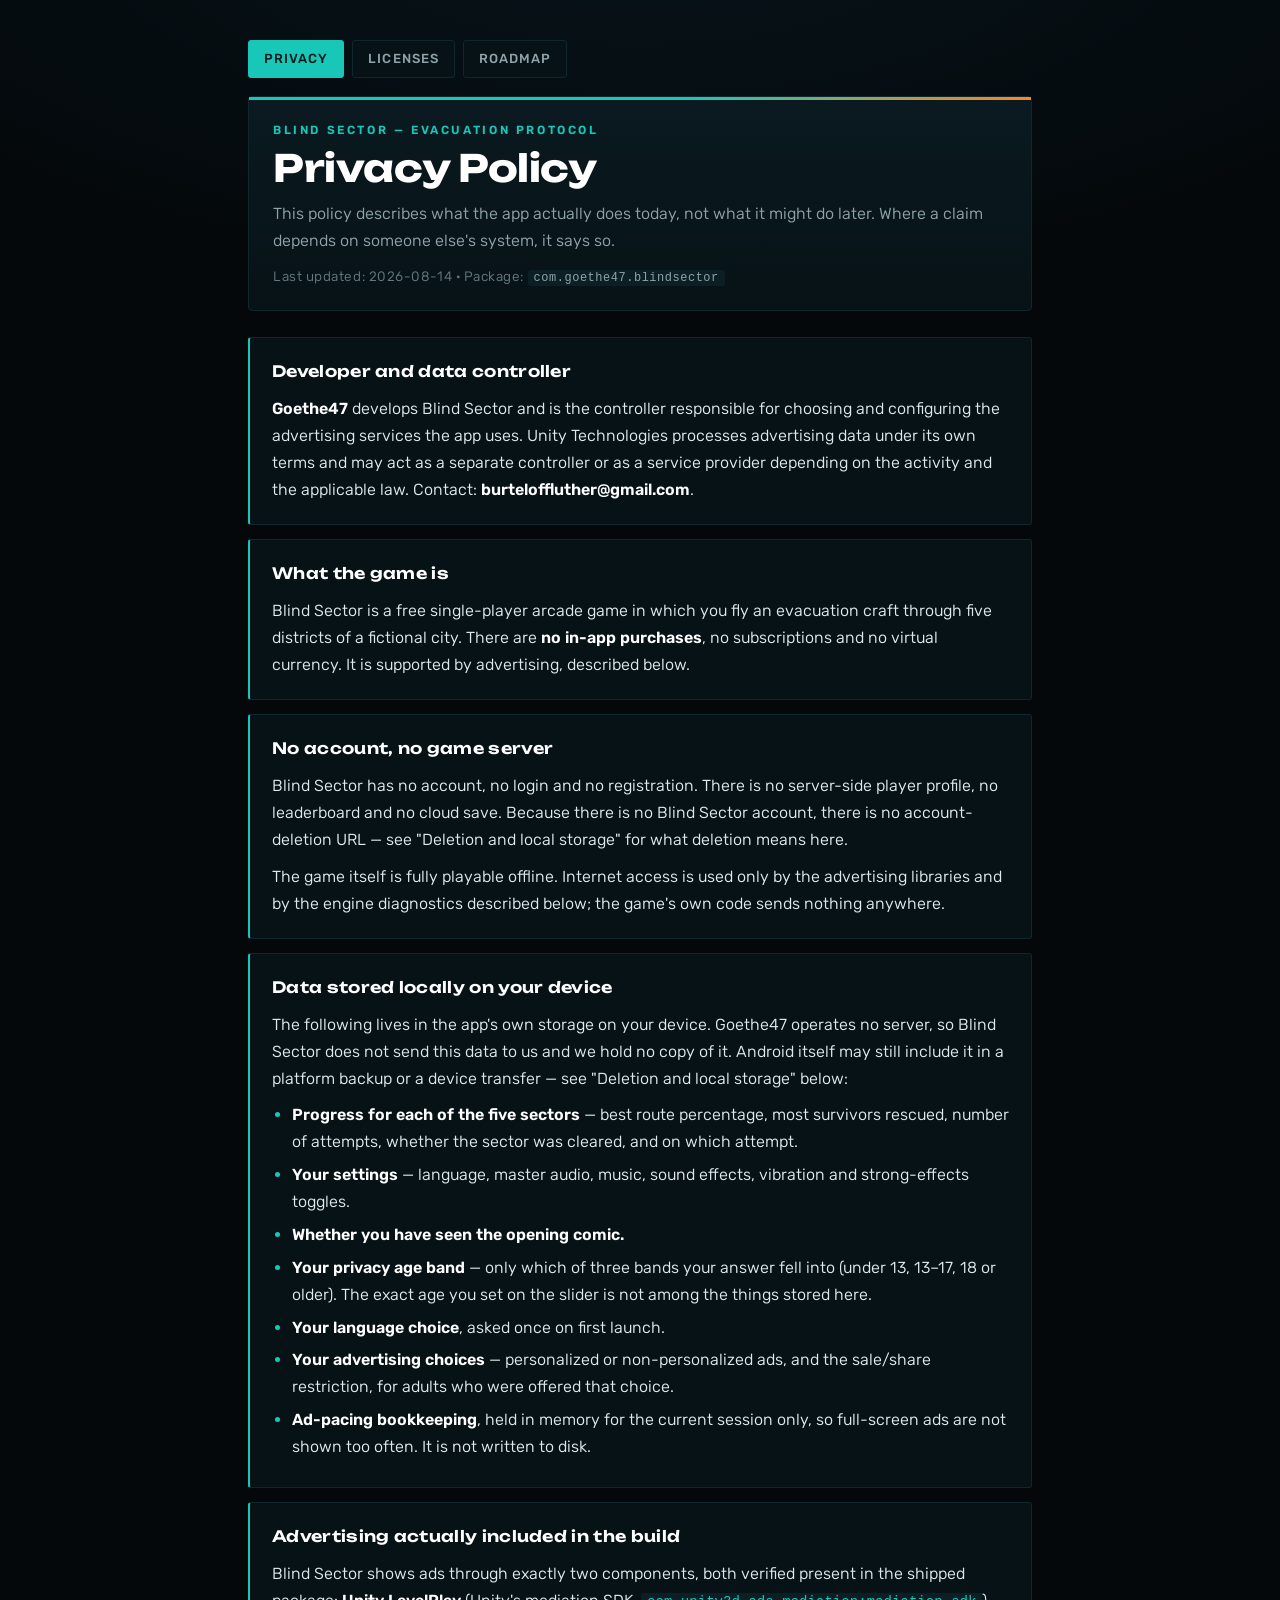
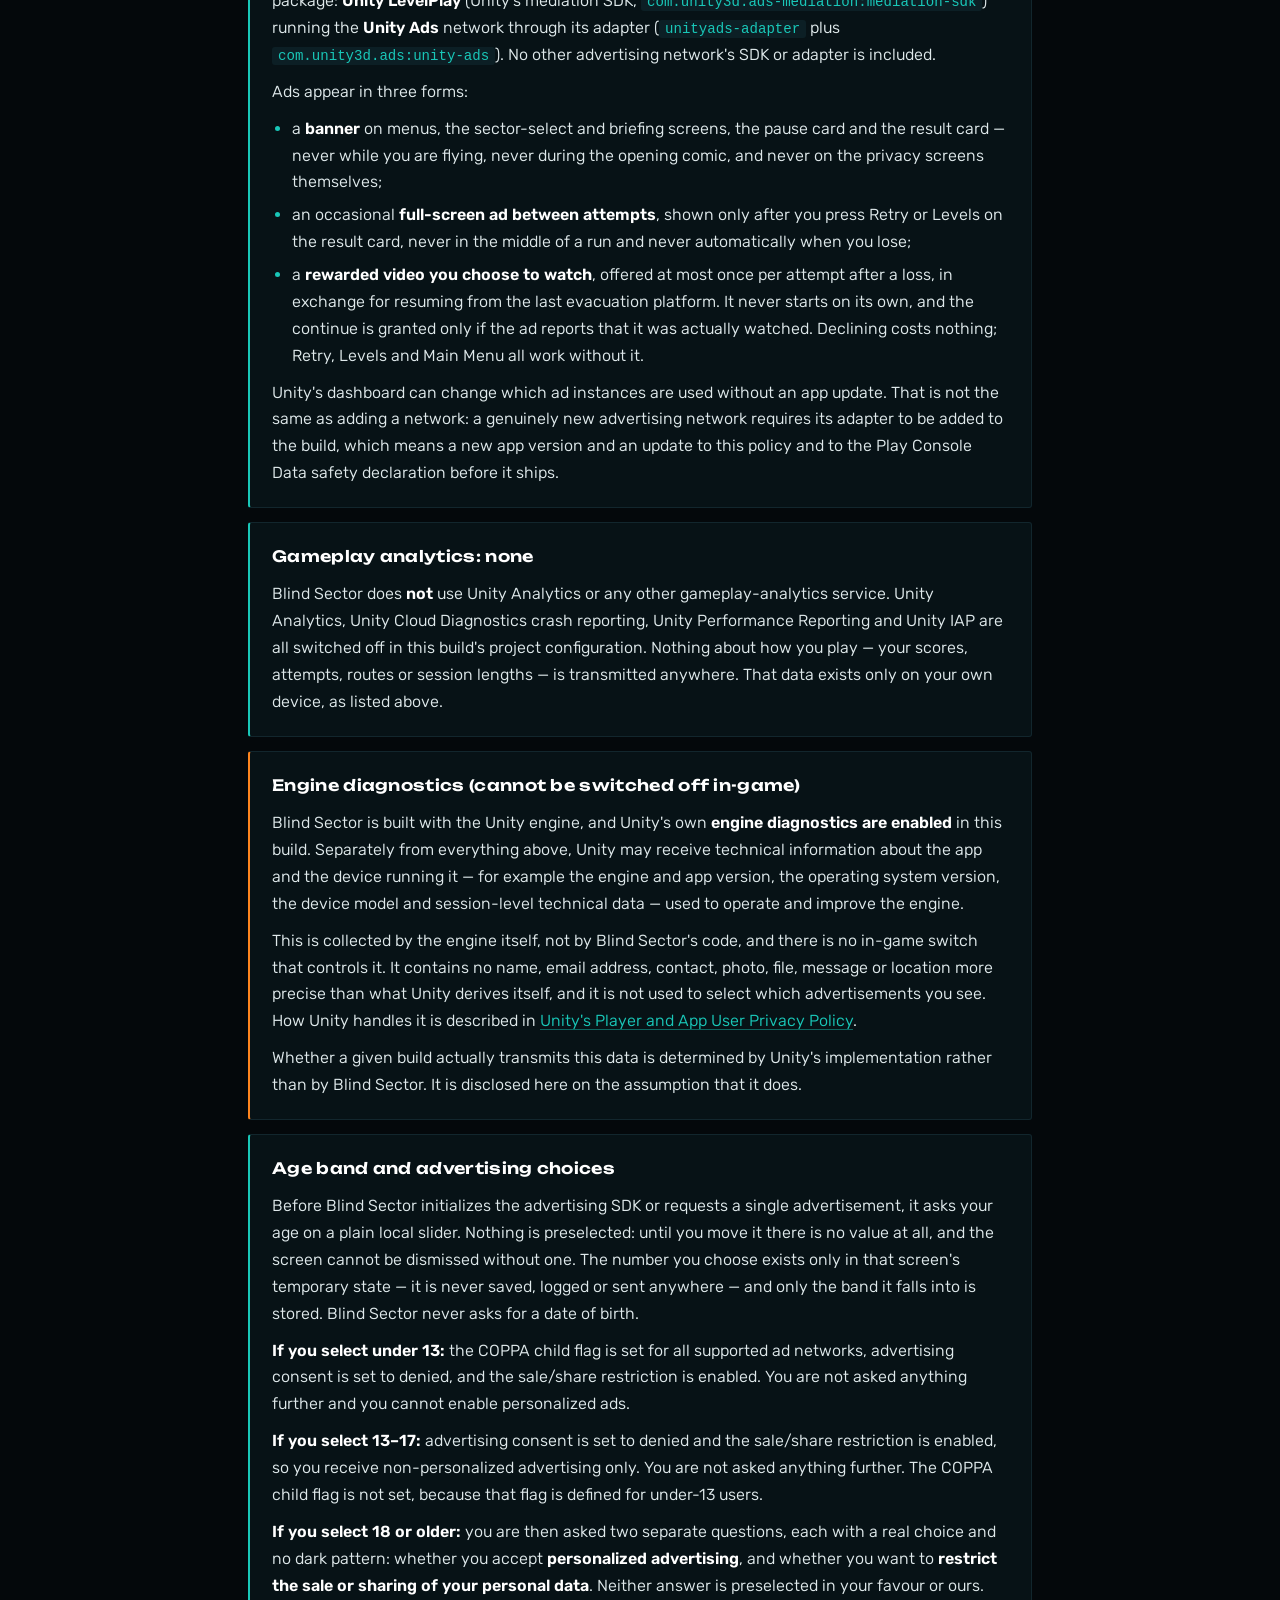
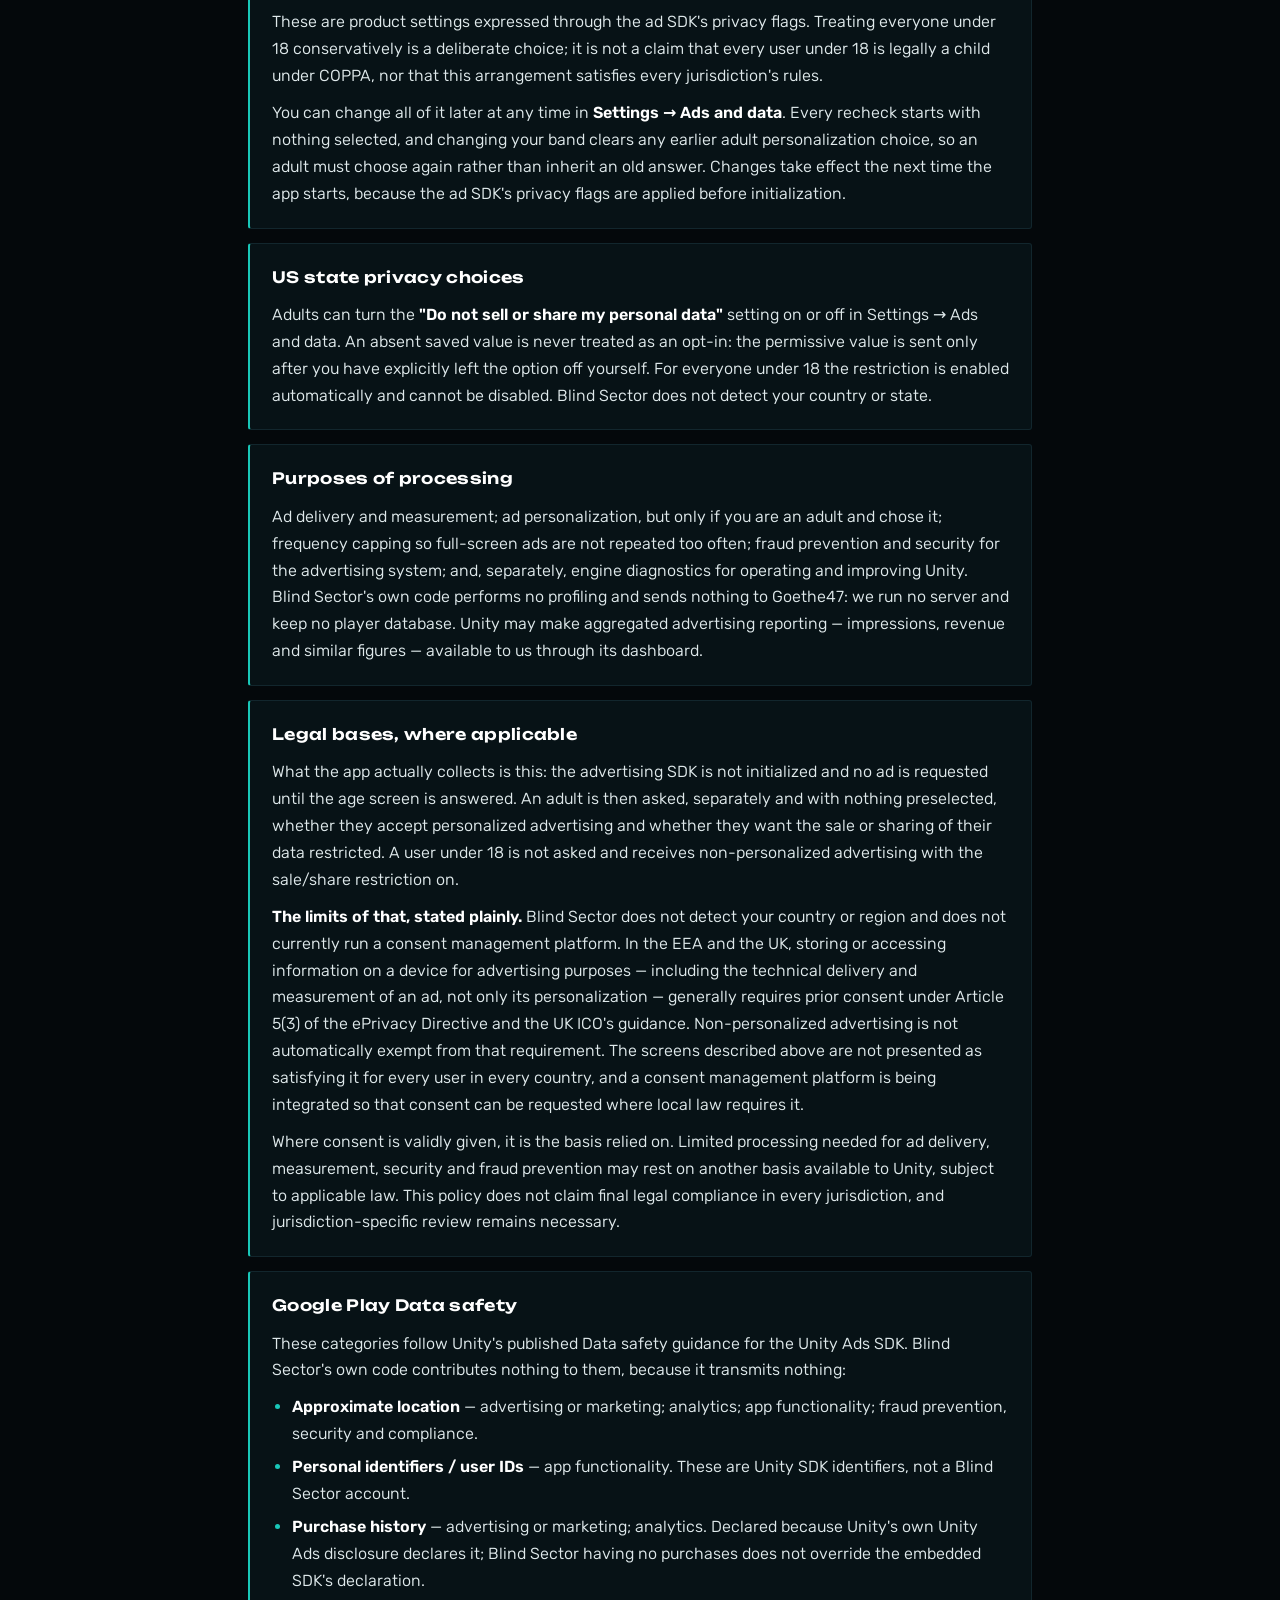
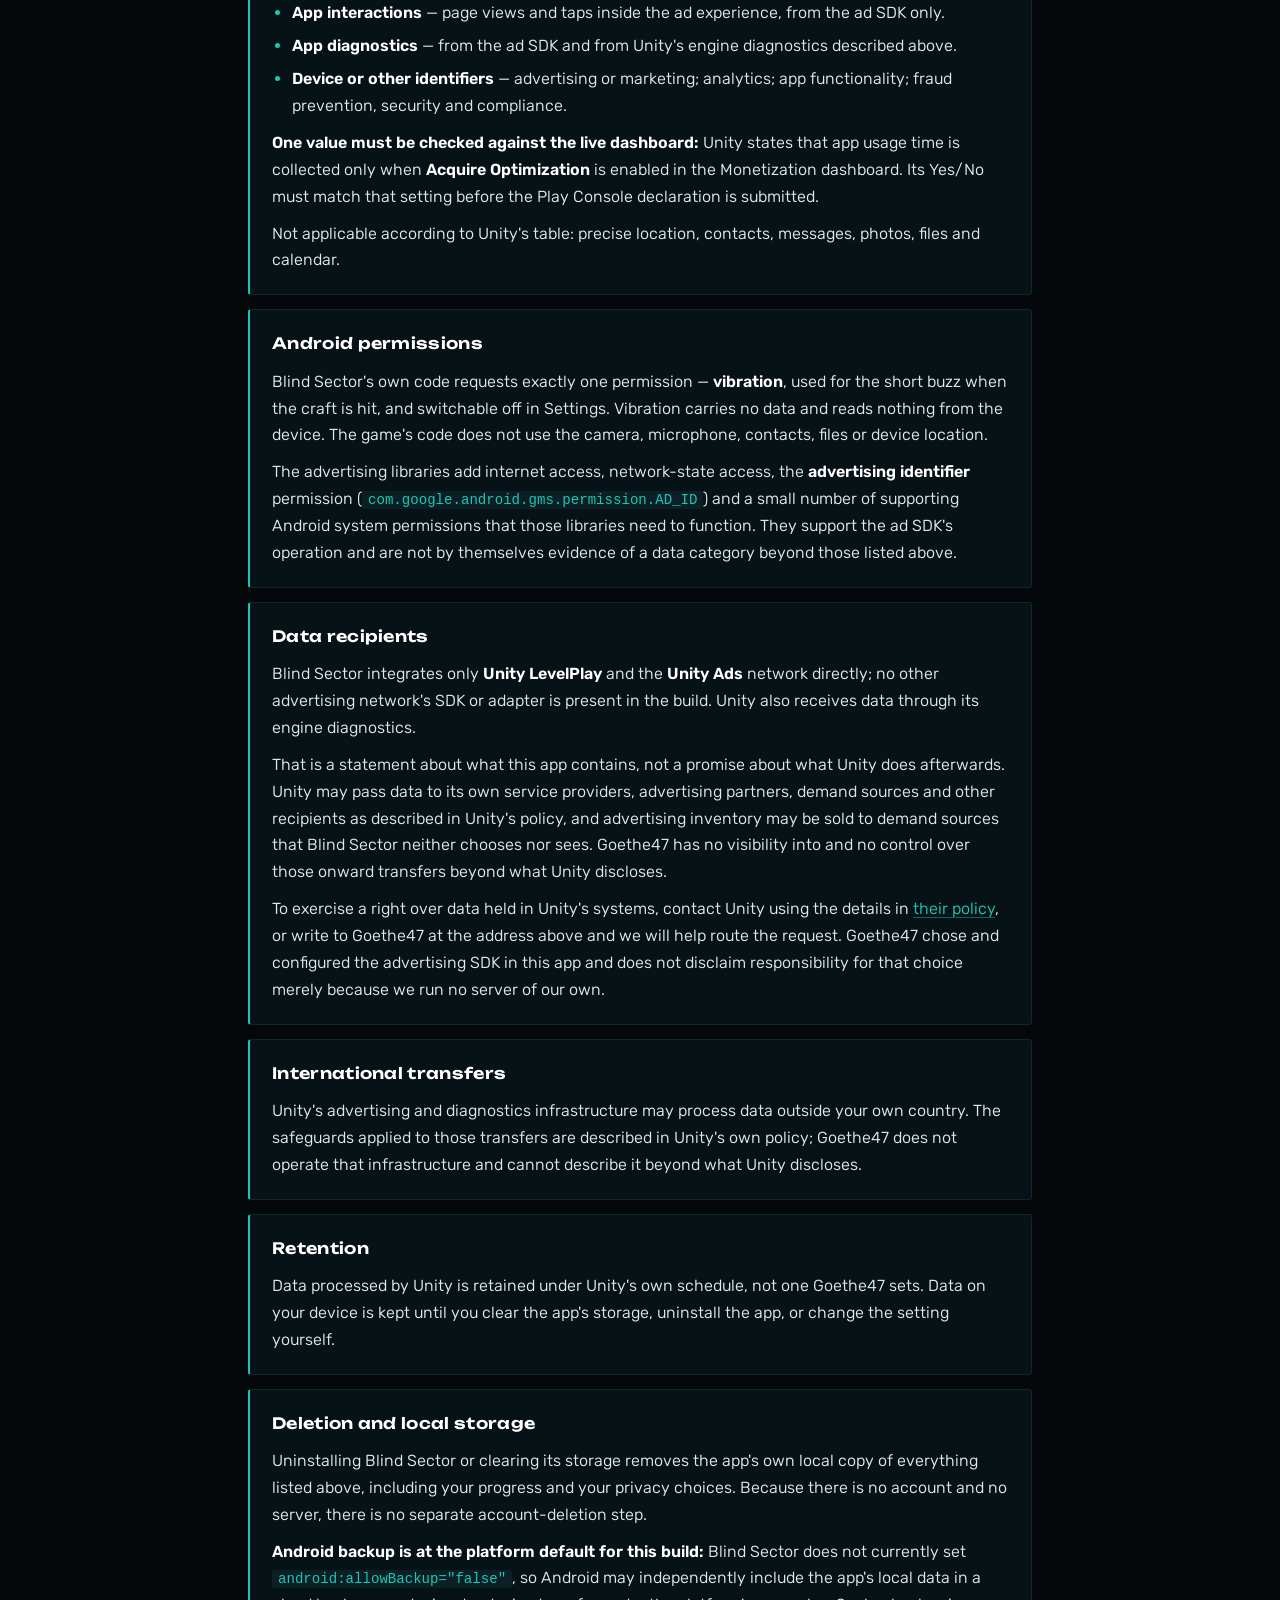
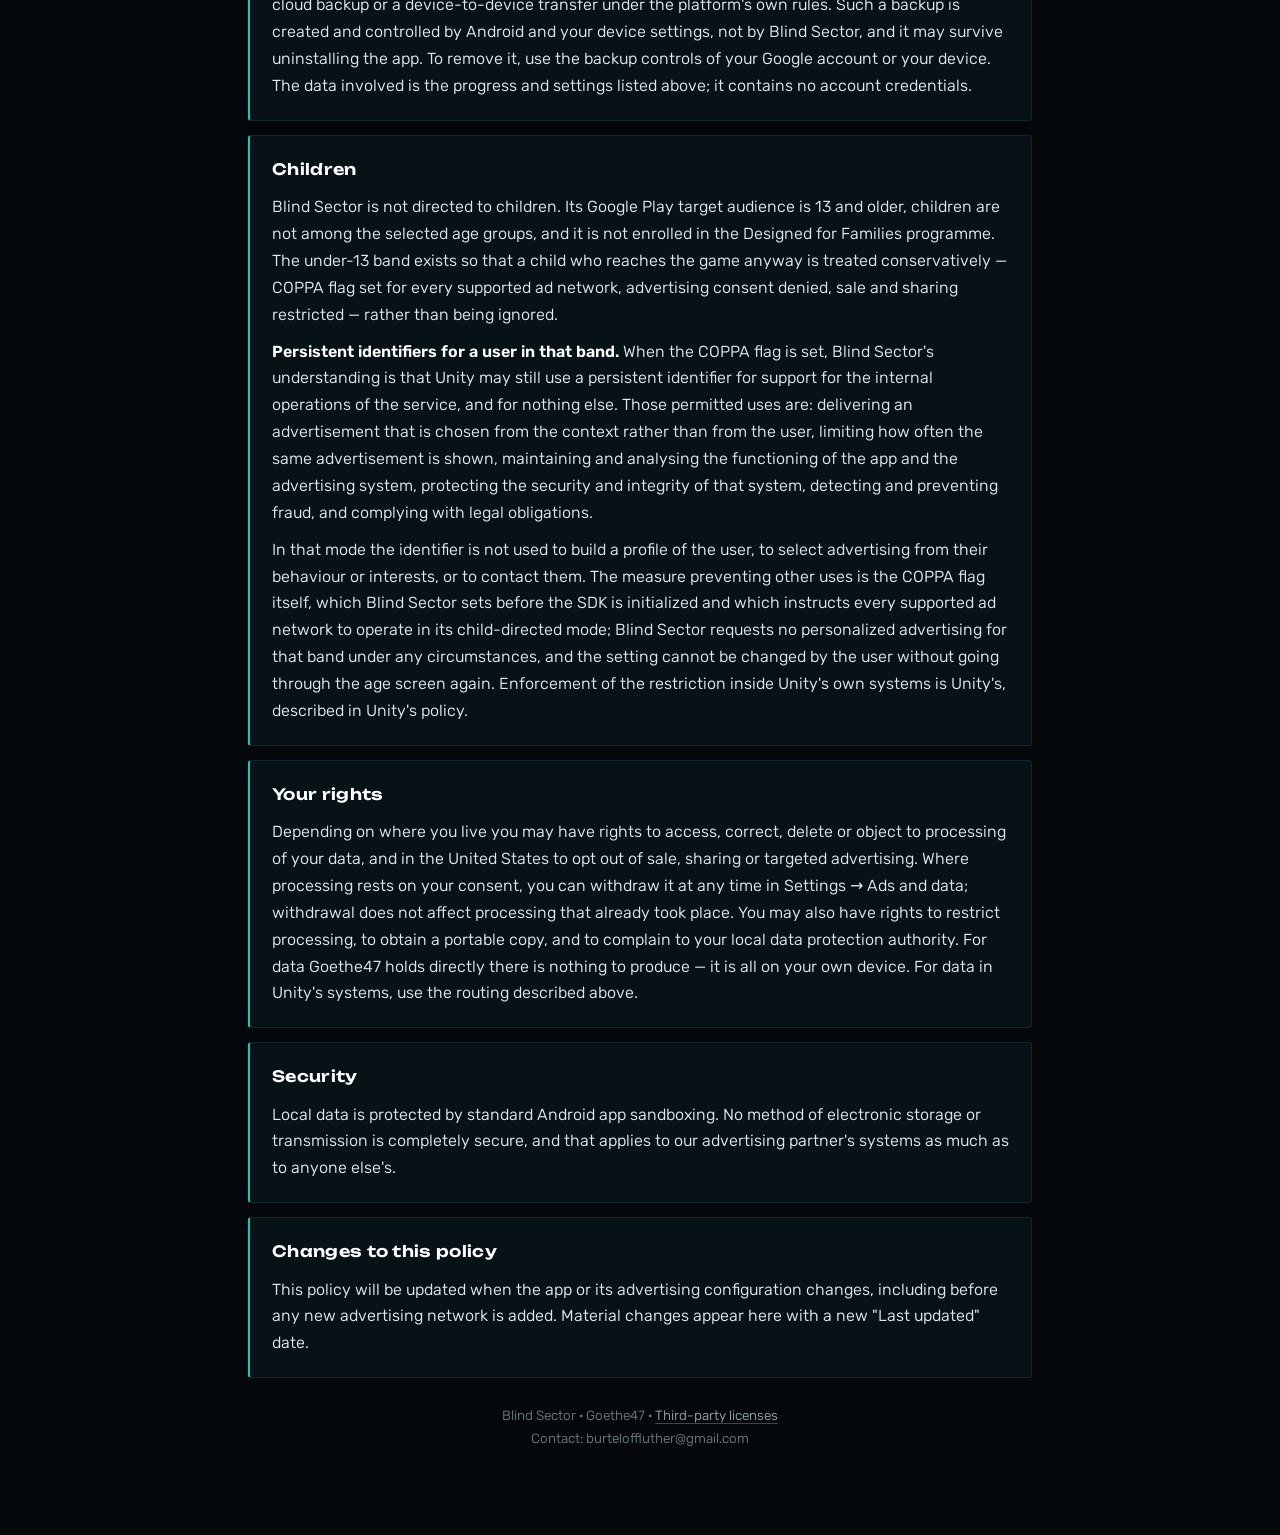
==== commit 64c63e58: "Убрать абсолютные утверждения из политики, переделать дорожную карту ПОЛИТИКА  По итогам юридической" ====
--- a/index.html
+++ b/index.html
@@ -19,7 +19,7 @@
       <p class="eyebrow">Blind Sector — Evacuation Protocol</p>
       <h1>Privacy Policy</h1>
       <p class="lead">This policy describes what the app actually does today, not what it might do later. Where a claim depends on someone else's system, it says so.</p>
-      <p class="meta">Last updated: 2026-08-13 · Package: <code>com.goethe47.blindsector</code></p>
+      <p class="meta">Last updated: 2026-08-14 · Package: <code>com.goethe47.blindsector</code></p>
     </header>
 
     <section>
@@ -40,7 +40,7 @@
 
     <section>
       <h2>Data stored locally on your device</h2>
-      <p>The following lives in the app's own storage on your device. Goethe47 operates no server, so this data is not sent to us and no copy of it exists outside your device:</p>
+      <p>The following lives in the app's own storage on your device. Goethe47 operates no server, so Blind Sector does not send this data to us and we hold no copy of it. Android itself may still include it in a platform backup or a device transfer — see "Deletion and local storage" below:</p>
       <ul>
         <li><strong>Progress for each of the five sectors</strong> — best route percentage, most survivors rescued, number of attempts, whether the sector was cleared, and on which attempt.</li>
         <li><strong>Your settings</strong> — language, master audio, music, sound effects, vibration and strong-effects toggles.</li>
@@ -73,7 +73,7 @@
       <h2>Engine diagnostics (cannot be switched off in-game)</h2>
       <p>Blind Sector is built with the Unity engine, and Unity's own <strong>engine diagnostics are enabled</strong> in this build. Separately from everything above, Unity may receive technical information about the app and the device running it — for example the engine and app version, the operating system version, the device model and session-level technical data — used to operate and improve the engine.</p>
       <p>This is collected by the engine itself, not by Blind Sector's code, and there is no in-game switch that controls it. It contains no name, email address, contact, photo, file, message or location more precise than what Unity derives itself, and it is not used to select which advertisements you see. How Unity handles it is described in <a href="https://unity.com/legal/game-player-and-app-user-privacy-policy" target="_blank" rel="noopener">Unity's Player and App User Privacy Policy</a>.</p>
-      <p>Whether a given build actually transmits this data is determined by Unity's implementation rather than by Blind Sector. It is disclosed here on the assumption that it does, because understating what leaves your device would be the worse mistake.</p>
+      <p>Whether a given build actually transmits this data is determined by Unity's implementation rather than by Blind Sector. It is disclosed here on the assumption that it does.</p>
     </section>
 
     <section>
@@ -93,12 +93,14 @@
 
     <section>
       <h2>Purposes of processing</h2>
-      <p>Ad delivery and measurement; ad personalization, but only if you are an adult and chose it; frequency capping so full-screen ads are not repeated too often; fraud prevention and security for the advertising system; and, separately, engine diagnostics for operating and improving Unity. There is no profiling for any purpose of Goethe47's own, because Goethe47 receives no data at all.</p>
+      <p>Ad delivery and measurement; ad personalization, but only if you are an adult and chose it; frequency capping so full-screen ads are not repeated too often; fraud prevention and security for the advertising system; and, separately, engine diagnostics for operating and improving Unity. Blind Sector's own code performs no profiling and sends nothing to Goethe47: we run no server and keep no player database. Unity may make aggregated advertising reporting — impressions, revenue and similar figures — available to us through its dashboard.</p>
     </section>
 
     <section>
       <h2>Legal bases, where applicable</h2>
-      <p>Where consent is legally required, Blind Sector relies on the consent you give through the age band and advertising screens described above, obtained before the advertising SDK is initialized and before any ad is requested. Limited processing needed for non-personalized ad delivery, measurement, security and fraud prevention may rest on legitimate interests or another basis available to Unity, subject to applicable law. That is not a claim that legitimate interests alone satisfies every EU/UK ePrivacy requirement about storing or accessing information on a device; where consent is required for that access, it is obtained first. This policy does not claim final legal compliance in every jurisdiction, and jurisdiction-specific review remains sensible.</p>
+      <p>What the app actually collects is this: the advertising SDK is not initialized and no ad is requested until the age screen is answered. An adult is then asked, separately and with nothing preselected, whether they accept personalized advertising and whether they want the sale or sharing of their data restricted. A user under 18 is not asked and receives non-personalized advertising with the sale/share restriction on.</p>
+      <p><strong>The limits of that, stated plainly.</strong> Blind Sector does not detect your country or region and does not currently run a consent management platform. In the EEA and the UK, storing or accessing information on a device for advertising purposes — including the technical delivery and measurement of an ad, not only its personalization — generally requires prior consent under Article 5(3) of the ePrivacy Directive and the UK ICO's guidance. Non-personalized advertising is not automatically exempt from that requirement. The screens described above are not presented as satisfying it for every user in every country, and a consent management platform is being integrated so that consent can be requested where local law requires it.</p>
+      <p>Where consent is validly given, it is the basis relied on. Limited processing needed for ad delivery, measurement, security and fraud prevention may rest on another basis available to Unity, subject to applicable law. This policy does not claim final legal compliance in every jurisdiction, and jurisdiction-specific review remains necessary.</p>
     </section>
 
     <section>
@@ -124,7 +126,8 @@
 
     <section>
       <h2>Data recipients</h2>
-      <p>Unity Technologies, through the LevelPlay mediation platform and the Unity Ads network — the only network integrated in this build — and through Unity's engine diagnostics. There are no other recipients, and Goethe47 receives no data about you at all.</p>
+      <p>Blind Sector integrates only <strong>Unity LevelPlay</strong> and the <strong>Unity Ads</strong> network directly; no other advertising network's SDK or adapter is present in the build. Unity also receives data through its engine diagnostics.</p>
+      <p>That is a statement about what this app contains, not a promise about what Unity does afterwards. Unity may pass data to its own service providers, advertising partners, demand sources and other recipients as described in Unity's policy, and advertising inventory may be sold to demand sources that Blind Sector neither chooses nor sees. Goethe47 has no visibility into and no control over those onward transfers beyond what Unity discloses.</p>
       <p>To exercise a right over data held in Unity's systems, contact Unity using the details in <a href="https://unity.com/legal/game-player-and-app-user-privacy-policy" target="_blank" rel="noopener">their policy</a>, or write to Goethe47 at the address above and we will help route the request. Goethe47 chose and configured the advertising SDK in this app and does not disclaim responsibility for that choice merely because we run no server of our own.</p>
     </section>
 
@@ -140,13 +143,15 @@
 
     <section>
       <h2>Deletion and local storage</h2>
-      <p>Uninstalling Blind Sector or clearing its storage removes everything listed under local storage, including your progress and your privacy choices. Because there is no account and no server, there is no separate account-deletion step.</p>
-      <p><strong>Android backup is at the platform default for this build:</strong> Blind Sector does not currently set <code>android:allowBackup="false"</code>, so Android may include the app's local data in a device backup or a device-to-device transfer under the platform's own rules. That data is the progress and settings listed above; it contains no account credentials and nothing that identifies you personally. This is stated because it is true, not because it is ideal.</p>
+      <p>Uninstalling Blind Sector or clearing its storage removes the app's own local copy of everything listed above, including your progress and your privacy choices. Because there is no account and no server, there is no separate account-deletion step.</p>
+      <p><strong>Android backup is at the platform default for this build:</strong> Blind Sector does not currently set <code>android:allowBackup="false"</code>, so Android may independently include the app's local data in a cloud backup or a device-to-device transfer under the platform's own rules. Such a backup is created and controlled by Android and your device settings, not by Blind Sector, and it may survive uninstalling the app. To remove it, use the backup controls of your Google account or your device. The data involved is the progress and settings listed above; it contains no account credentials.</p>
     </section>
 
     <section>
       <h2>Children</h2>
-      <p>Blind Sector is not designed for children and is not enrolled in Google Play's Designed for Families programme. The under-13 band exists so that a child who reaches the game anyway is treated conservatively — COPPA flag set, no personalized advertising, sale/share restricted — rather than being ignored.</p>
+      <p>Blind Sector is not directed to children. Its Google Play target audience is 13 and older, children are not among the selected age groups, and it is not enrolled in the Designed for Families programme. The under-13 band exists so that a child who reaches the game anyway is treated conservatively — COPPA flag set for every supported ad network, advertising consent denied, sale and sharing restricted — rather than being ignored.</p>
+      <p><strong>Persistent identifiers for a user in that band.</strong> When the COPPA flag is set, Blind Sector's understanding is that Unity may still use a persistent identifier for support for the internal operations of the service, and for nothing else. Those permitted uses are: delivering an advertisement that is chosen from the context rather than from the user, limiting how often the same advertisement is shown, maintaining and analysing the functioning of the app and the advertising system, protecting the security and integrity of that system, detecting and preventing fraud, and complying with legal obligations.</p>
+      <p>In that mode the identifier is not used to build a profile of the user, to select advertising from their behaviour or interests, or to contact them. The measure preventing other uses is the COPPA flag itself, which Blind Sector sets before the SDK is initialized and which instructs every supported ad network to operate in its child-directed mode; Blind Sector requests no personalized advertising for that band under any circumstances, and the setting cannot be changed by the user without going through the age screen again. Enforcement of the restriction inside Unity's own systems is Unity's, described in Unity's policy.</p>
     </section>
 
     <section>
--- a/styles.css
+++ b/styles.css
@@ -178,6 +178,71 @@
 
 a:hover { text-decoration-color: var(--accent); }
 
+/* ------------------------------------------------- language switch + log */
+
+.langswitch { margin-left: auto; display: flex; gap: 6px; }
+
+.langswitch button {
+  padding: 7px 15px;
+  border: 1px solid var(--card-edge);
+  border-radius: 3px;
+  background: var(--card);
+  color: var(--muted);
+  font: 500 0.82rem "Rubik", sans-serif;
+  letter-spacing: 0.08em;
+  text-transform: uppercase;
+  cursor: pointer;
+  transition: border-color 0.15s, color 0.15s;
+}
+
+.langswitch button:hover { border-color: var(--accent); color: var(--accent); }
+
+.langswitch button[aria-pressed="true"] {
+  border-color: var(--accent);
+  background: var(--accent);
+  color: #04191a;
+}
+
+.log-wrap { overflow-x: auto; margin-top: 10px; }
+
+table.log {
+  width: 100%;
+  min-width: 480px;
+  border-collapse: collapse;
+  font-size: 0.94rem;
+}
+
+table.log th,
+table.log td {
+  padding: 9px 10px;
+  text-align: left;
+  vertical-align: top;
+  border-bottom: 1px solid var(--card-edge);
+}
+
+table.log th {
+  color: var(--dim);
+  font-weight: 500;
+  font-size: 0.78rem;
+  letter-spacing: 0.1em;
+  text-transform: uppercase;
+}
+
+table.log td:last-child { white-space: nowrap; }
+
+.st {
+  display: inline-block;
+  padding: 2px 10px;
+  border-radius: 999px;
+  font-size: 0.78rem;
+  font-weight: 500;
+  white-space: nowrap;
+}
+
+.st-done { background: rgba(25, 199, 184, 0.16); color: var(--accent); }
+.st-wip { background: rgba(255, 133, 30, 0.16); color: var(--amber); }
+.st-open { background: rgba(142, 163, 168, 0.14); color: var(--muted); }
+
 .footer {
   margin-top: 26px;
   color: var(--dim);
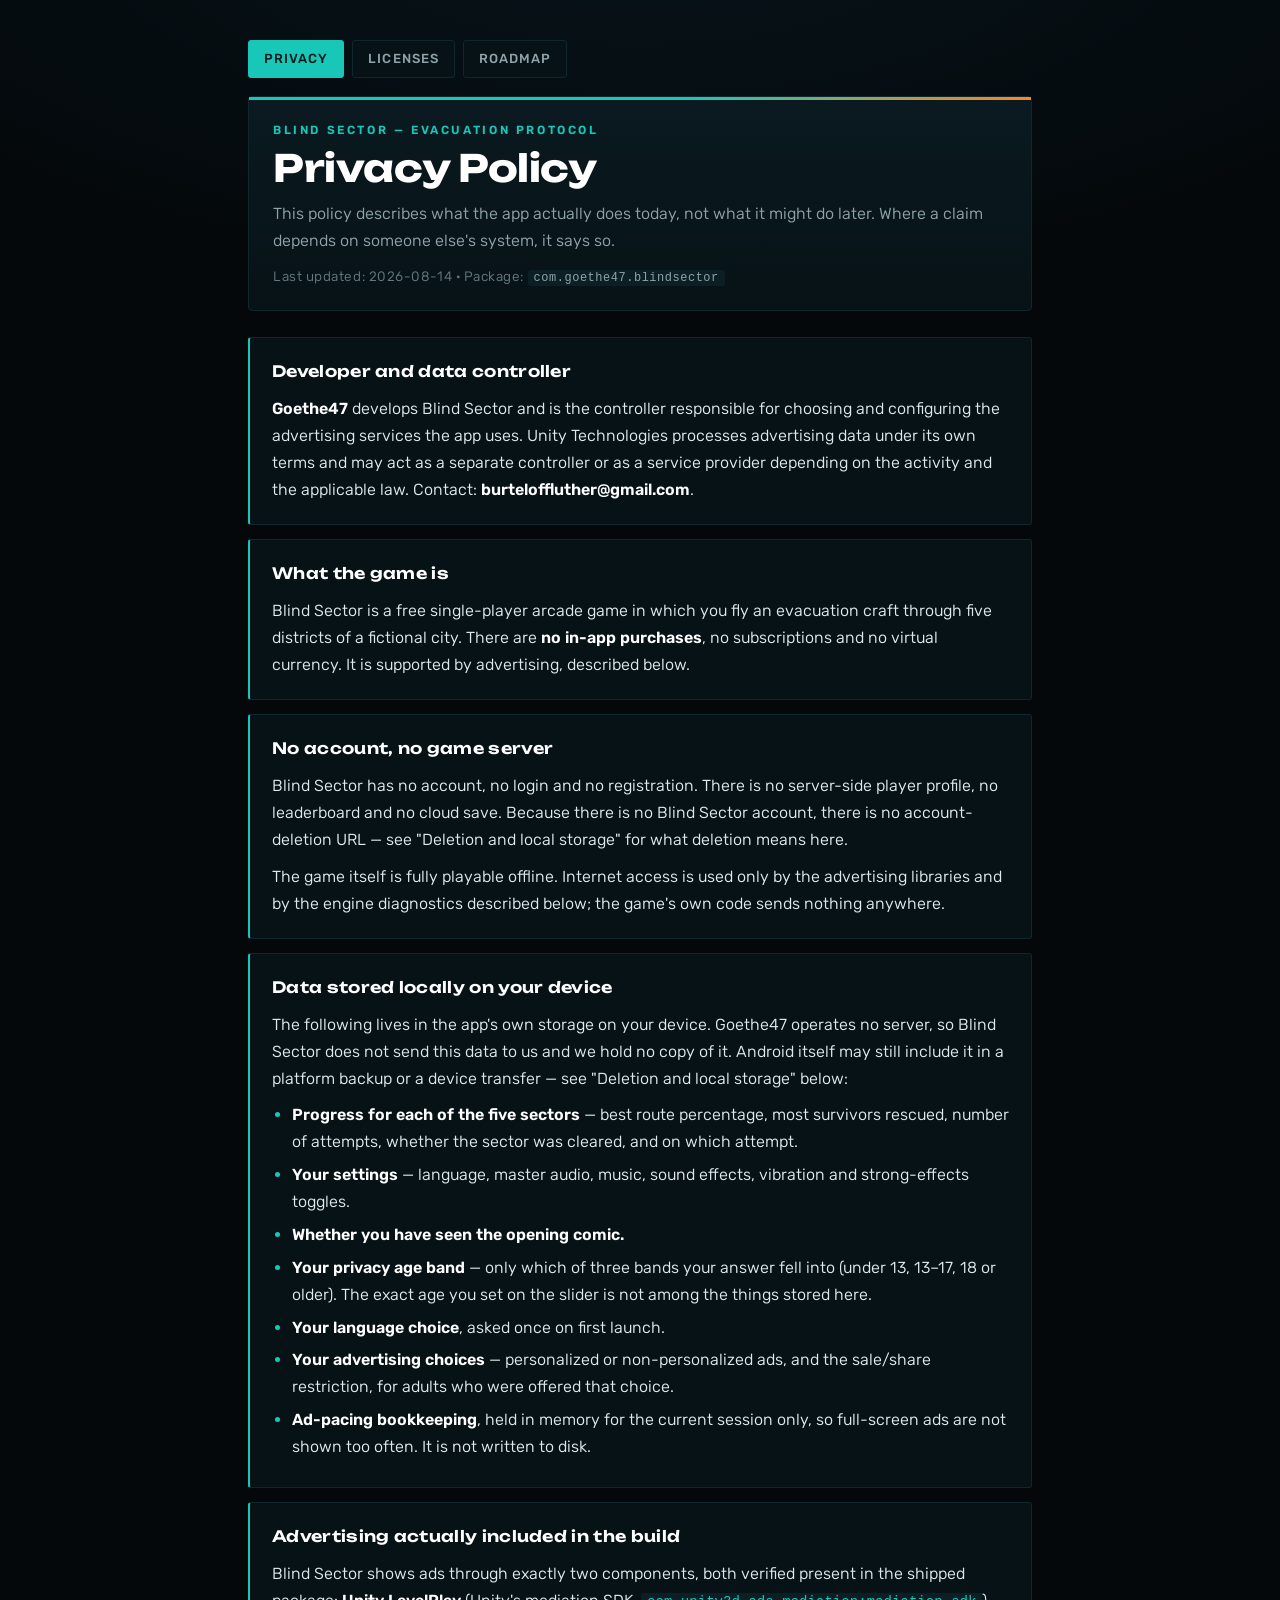
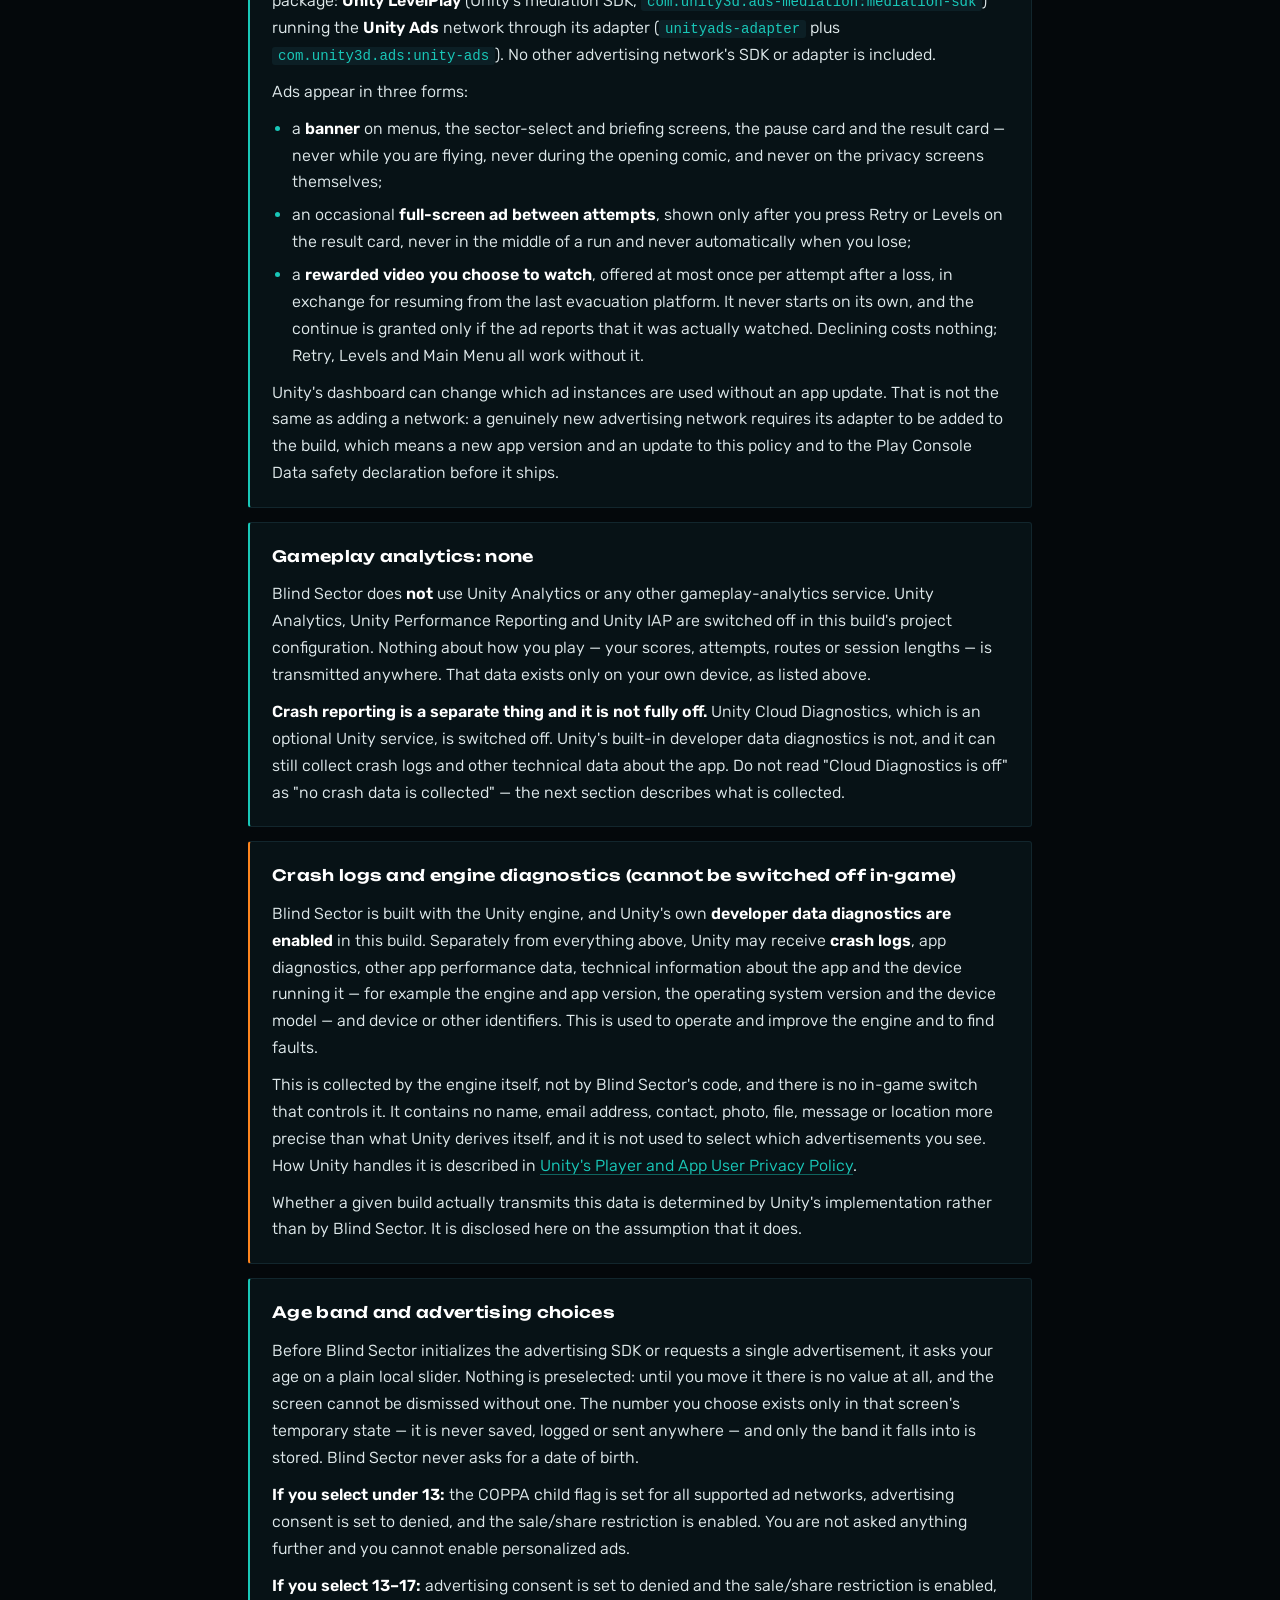
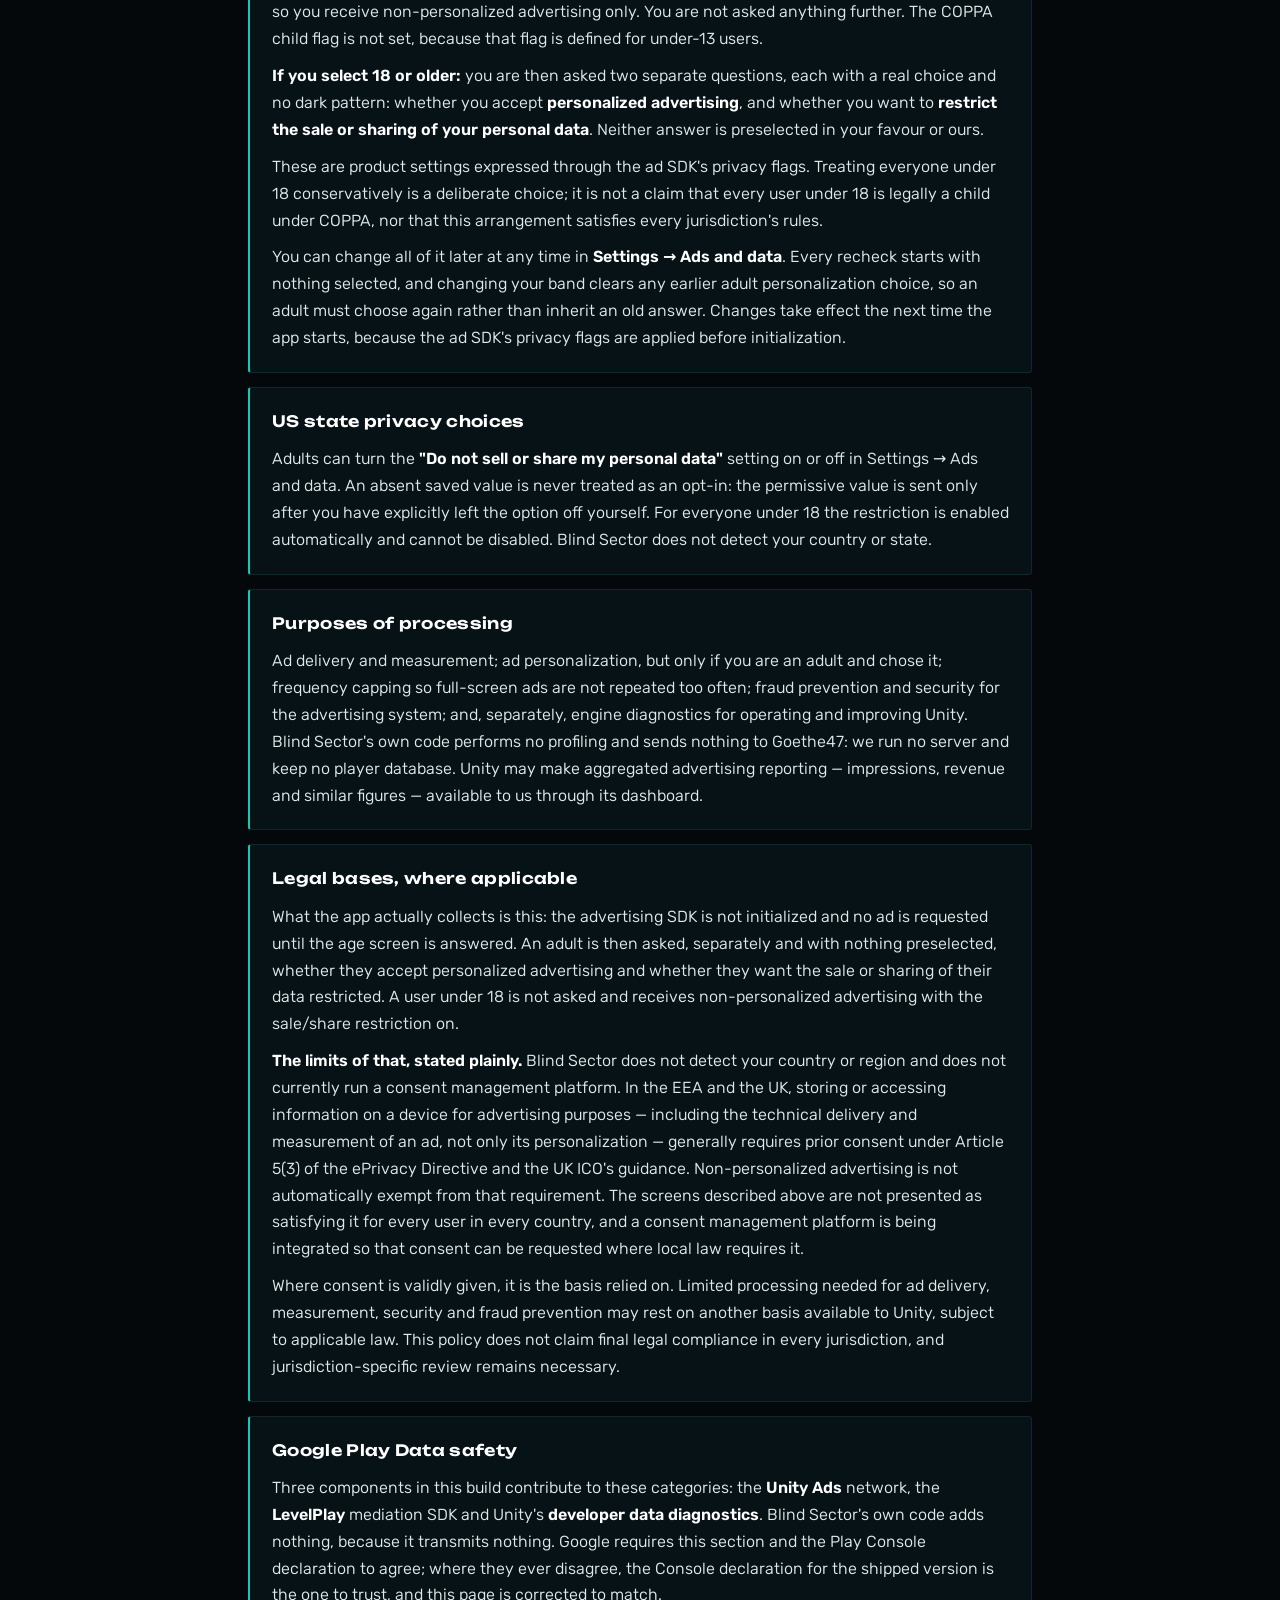
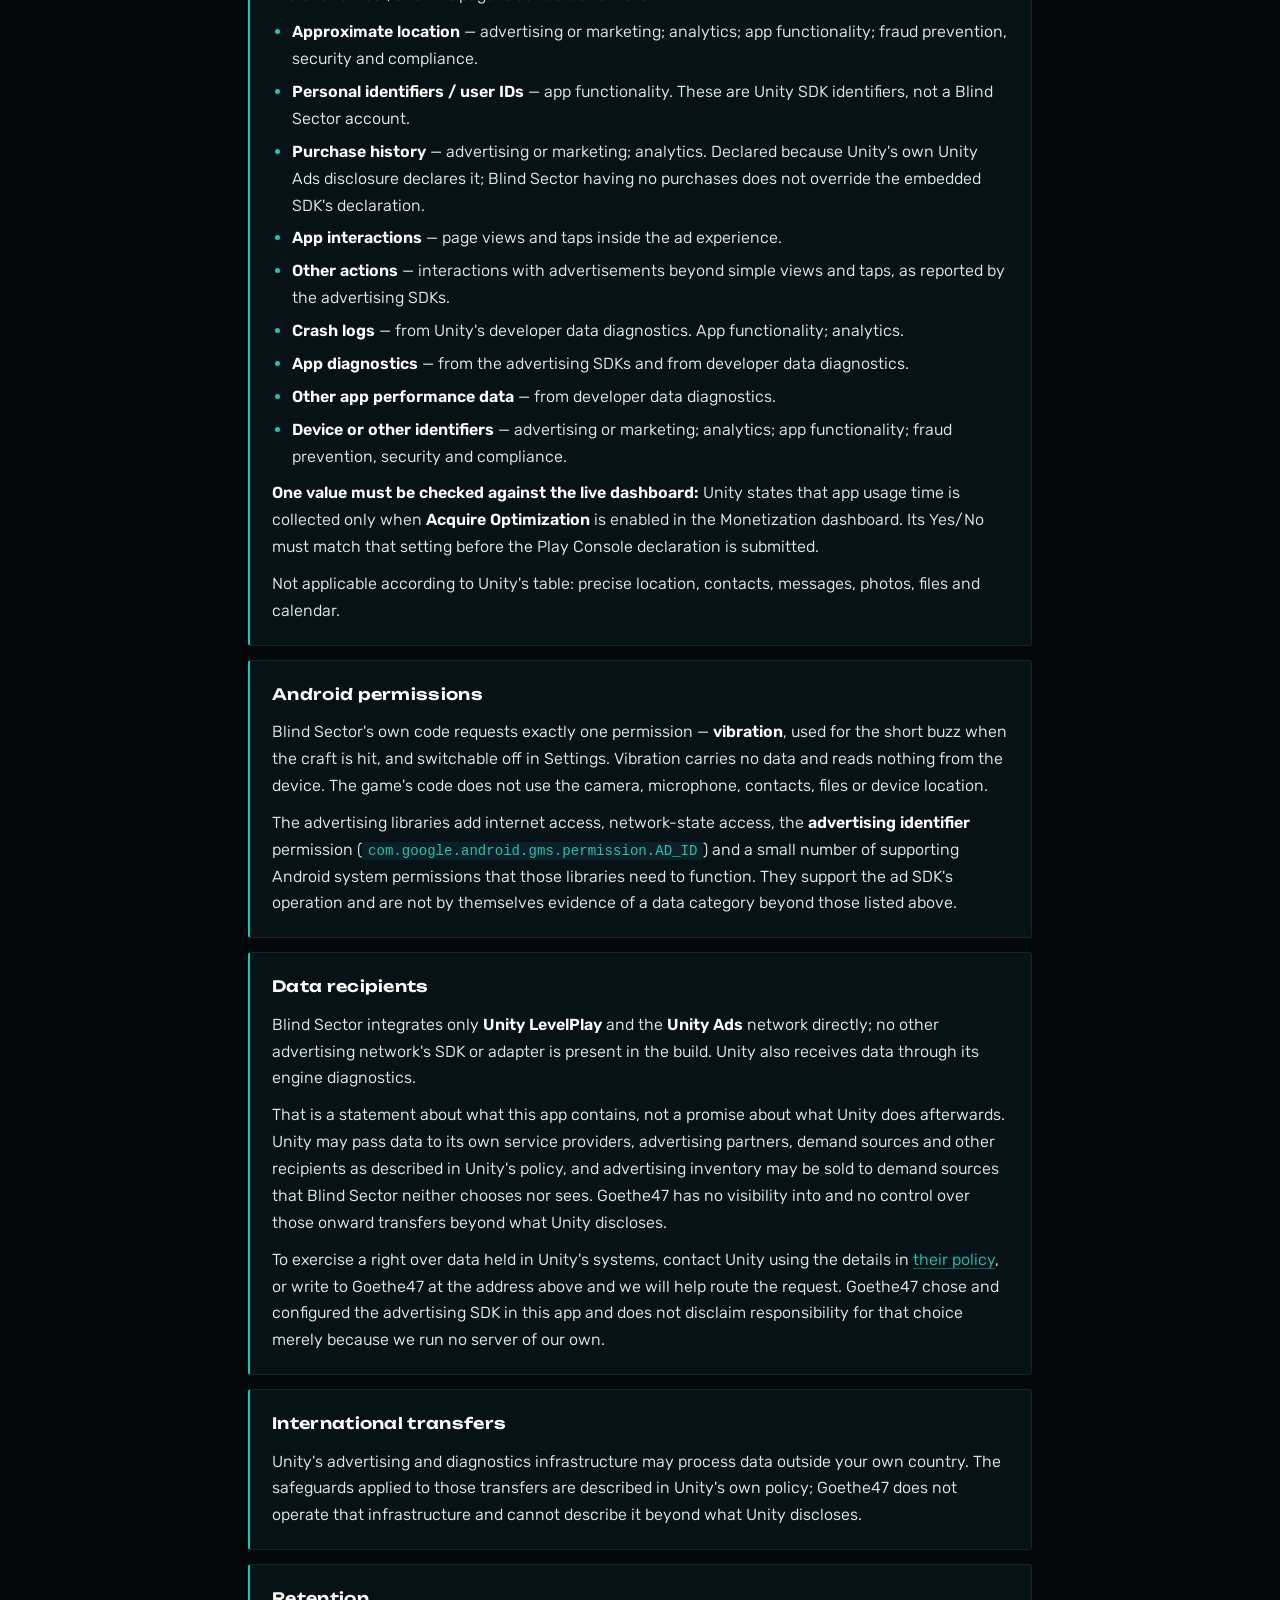
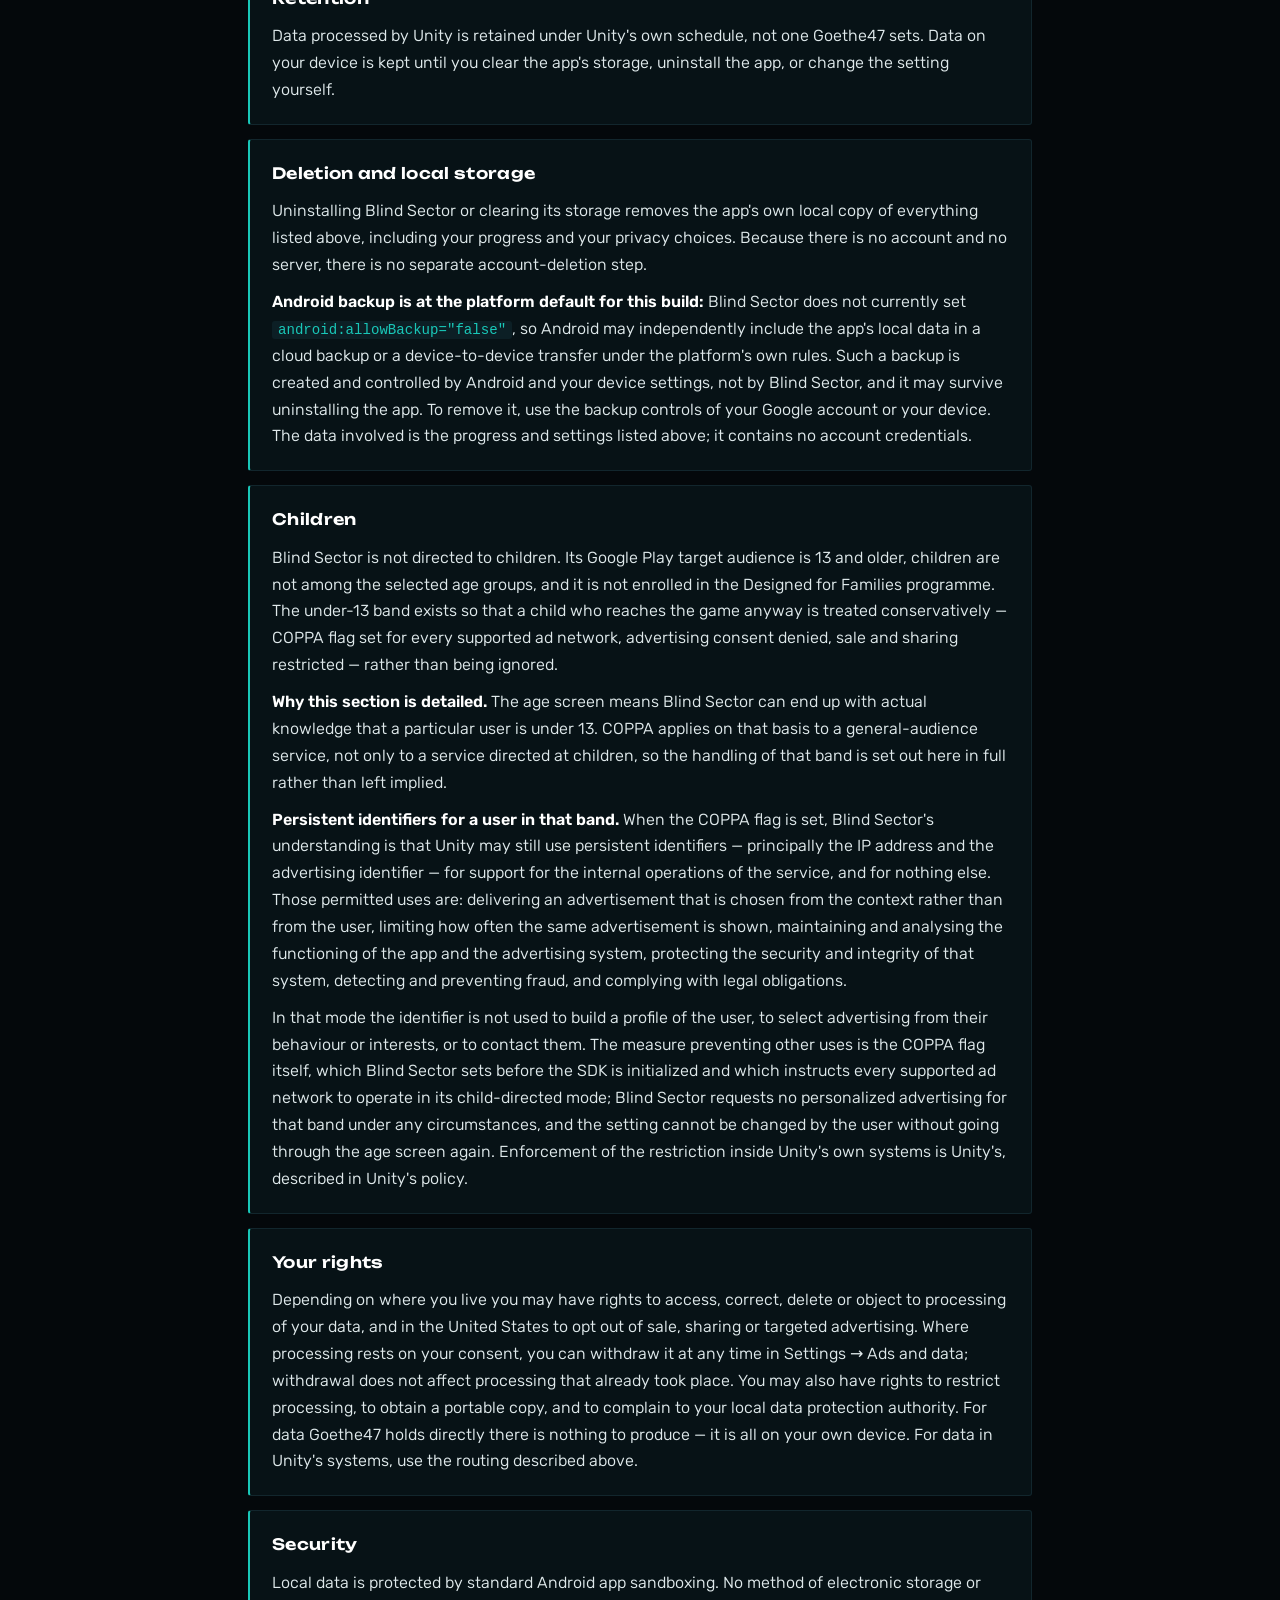
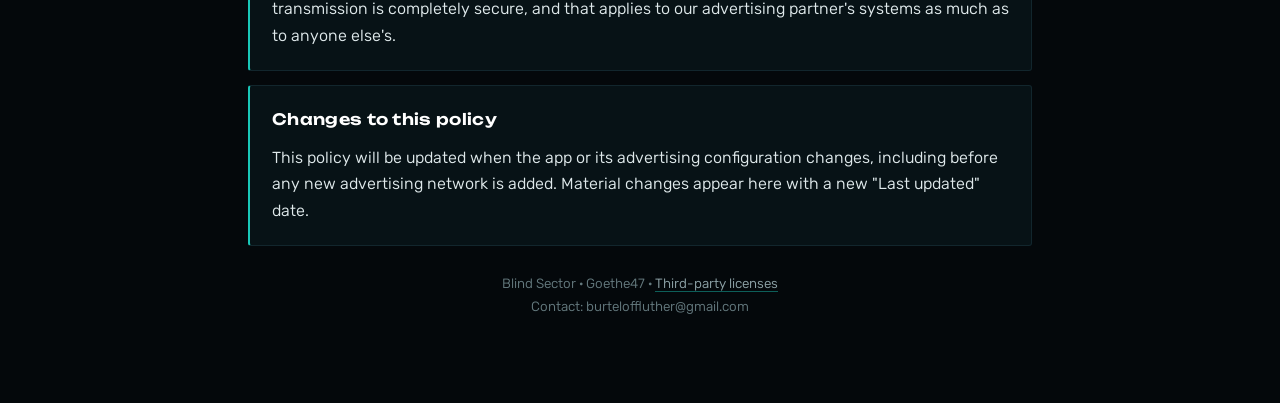
==== commit db573039: "Развести диагностику, дополнить Data safety и раскрытие COPPA Второй заход юридической вычитки. Пунк" ====
--- a/index.html
+++ b/index.html
@@ -66,12 +66,13 @@
 
     <section>
       <h2>Gameplay analytics: none</h2>
-      <p>Blind Sector does <strong>not</strong> use Unity Analytics or any other gameplay-analytics service. Unity Analytics, Unity Cloud Diagnostics crash reporting, Unity Performance Reporting and Unity IAP are all switched off in this build's project configuration. Nothing about how you play — your scores, attempts, routes or session lengths — is transmitted anywhere. That data exists only on your own device, as listed above.</p>
+      <p>Blind Sector does <strong>not</strong> use Unity Analytics or any other gameplay-analytics service. Unity Analytics, Unity Performance Reporting and Unity IAP are switched off in this build's project configuration. Nothing about how you play — your scores, attempts, routes or session lengths — is transmitted anywhere. That data exists only on your own device, as listed above.</p>
+      <p><strong>Crash reporting is a separate thing and it is not fully off.</strong> Unity Cloud Diagnostics, which is an optional Unity service, is switched off. Unity's built-in developer data diagnostics is not, and it can still collect crash logs and other technical data about the app. Do not read "Cloud Diagnostics is off" as "no crash data is collected" — the next section describes what is collected.</p>
     </section>
 
     <section class="warn">
-      <h2>Engine diagnostics (cannot be switched off in-game)</h2>
-      <p>Blind Sector is built with the Unity engine, and Unity's own <strong>engine diagnostics are enabled</strong> in this build. Separately from everything above, Unity may receive technical information about the app and the device running it — for example the engine and app version, the operating system version, the device model and session-level technical data — used to operate and improve the engine.</p>
+      <h2>Crash logs and engine diagnostics (cannot be switched off in-game)</h2>
+      <p>Blind Sector is built with the Unity engine, and Unity's own <strong>developer data diagnostics are enabled</strong> in this build. Separately from everything above, Unity may receive <strong>crash logs</strong>, app diagnostics, other app performance data, technical information about the app and the device running it — for example the engine and app version, the operating system version and the device model — and device or other identifiers. This is used to operate and improve the engine and to find faults.</p>
       <p>This is collected by the engine itself, not by Blind Sector's code, and there is no in-game switch that controls it. It contains no name, email address, contact, photo, file, message or location more precise than what Unity derives itself, and it is not used to select which advertisements you see. How Unity handles it is described in <a href="https://unity.com/legal/game-player-and-app-user-privacy-policy" target="_blank" rel="noopener">Unity's Player and App User Privacy Policy</a>.</p>
       <p>Whether a given build actually transmits this data is determined by Unity's implementation rather than by Blind Sector. It is disclosed here on the assumption that it does.</p>
     </section>
@@ -105,13 +106,16 @@
 
     <section>
       <h2>Google Play Data safety</h2>
-      <p>These categories follow Unity's published Data safety guidance for the Unity Ads SDK. Blind Sector's own code contributes nothing to them, because it transmits nothing:</p>
+      <p>Three components in this build contribute to these categories: the <strong>Unity Ads</strong> network, the <strong>LevelPlay</strong> mediation SDK and Unity's <strong>developer data diagnostics</strong>. Blind Sector's own code adds nothing, because it transmits nothing. Google requires this section and the Play Console declaration to agree; where they ever disagree, the Console declaration for the shipped version is the one to trust, and this page is corrected to match.</p>
       <ul>
         <li><strong>Approximate location</strong> — advertising or marketing; analytics; app functionality; fraud prevention, security and compliance.</li>
         <li><strong>Personal identifiers / user IDs</strong> — app functionality. These are Unity SDK identifiers, not a Blind Sector account.</li>
         <li><strong>Purchase history</strong> — advertising or marketing; analytics. Declared because Unity's own Unity Ads disclosure declares it; Blind Sector having no purchases does not override the embedded SDK's declaration.</li>
-        <li><strong>App interactions</strong> — page views and taps inside the ad experience, from the ad SDK only.</li>
-        <li><strong>App diagnostics</strong> — from the ad SDK and from Unity's engine diagnostics described above.</li>
+        <li><strong>App interactions</strong> — page views and taps inside the ad experience.</li>
+        <li><strong>Other actions</strong> — interactions with advertisements beyond simple views and taps, as reported by the advertising SDKs.</li>
+        <li><strong>Crash logs</strong> — from Unity's developer data diagnostics. App functionality; analytics.</li>
+        <li><strong>App diagnostics</strong> — from the advertising SDKs and from developer data diagnostics.</li>
+        <li><strong>Other app performance data</strong> — from developer data diagnostics.</li>
         <li><strong>Device or other identifiers</strong> — advertising or marketing; analytics; app functionality; fraud prevention, security and compliance.</li>
       </ul>
       <p><strong>One value must be checked against the live dashboard:</strong> Unity states that app usage time is collected only when <strong>Acquire Optimization</strong> is enabled in the Monetization dashboard. Its Yes/No must match that setting before the Play Console declaration is submitted.</p>
@@ -150,7 +154,8 @@
     <section>
       <h2>Children</h2>
       <p>Blind Sector is not directed to children. Its Google Play target audience is 13 and older, children are not among the selected age groups, and it is not enrolled in the Designed for Families programme. The under-13 band exists so that a child who reaches the game anyway is treated conservatively — COPPA flag set for every supported ad network, advertising consent denied, sale and sharing restricted — rather than being ignored.</p>
-      <p><strong>Persistent identifiers for a user in that band.</strong> When the COPPA flag is set, Blind Sector's understanding is that Unity may still use a persistent identifier for support for the internal operations of the service, and for nothing else. Those permitted uses are: delivering an advertisement that is chosen from the context rather than from the user, limiting how often the same advertisement is shown, maintaining and analysing the functioning of the app and the advertising system, protecting the security and integrity of that system, detecting and preventing fraud, and complying with legal obligations.</p>
+      <p><strong>Why this section is detailed.</strong> The age screen means Blind Sector can end up with actual knowledge that a particular user is under 13. COPPA applies on that basis to a general-audience service, not only to a service directed at children, so the handling of that band is set out here in full rather than left implied.</p>
+      <p><strong>Persistent identifiers for a user in that band.</strong> When the COPPA flag is set, Blind Sector's understanding is that Unity may still use persistent identifiers — principally the IP address and the advertising identifier — for support for the internal operations of the service, and for nothing else. Those permitted uses are: delivering an advertisement that is chosen from the context rather than from the user, limiting how often the same advertisement is shown, maintaining and analysing the functioning of the app and the advertising system, protecting the security and integrity of that system, detecting and preventing fraud, and complying with legal obligations.</p>
       <p>In that mode the identifier is not used to build a profile of the user, to select advertising from their behaviour or interests, or to contact them. The measure preventing other uses is the COPPA flag itself, which Blind Sector sets before the SDK is initialized and which instructs every supported ad network to operate in its child-directed mode; Blind Sector requests no personalized advertising for that band under any circumstances, and the setting cannot be changed by the user without going through the age screen again. Enforcement of the restriction inside Unity's own systems is Unity's, described in Unity's policy.</p>
     </section>
 
--- a/styles.css
+++ b/styles.css
@@ -203,6 +203,135 @@
   color: #04191a;
 }
 
+/* ---------------------------------------------------------------- route */
+
+/* The roadmap is drawn as a flight route: a corridor line with waypoints,
+   which is the same shape the game itself is built around. */
+
+.progress {
+  display: flex;
+  align-items: center;
+  gap: 14px;
+  margin: 18px 0 4px;
+}
+
+.progress .bar {
+  flex: 1;
+  height: 6px;
+  border-radius: 3px;
+  background: #0c1f25;
+  overflow: hidden;
+}
+
+.progress .bar span {
+  display: block;
+  height: 100%;
+  background: linear-gradient(90deg, var(--accent), #6fe3d6);
+}
+
+.progress .count {
+  font-family: "Unbounded", "Rubik", sans-serif;
+  font-size: 0.9rem;
+  color: var(--accent);
+  white-space: nowrap;
+}
+
+.route {
+  position: relative;
+  margin: 24px 0 0;
+  padding: 4px 0 4px 36px;
+  list-style: none;
+}
+
+.route::before {
+  content: "";
+  position: absolute;
+  left: 11px;
+  top: 12px;
+  bottom: 12px;
+  width: 2px;
+  background: linear-gradient(180deg, var(--accent) 0%, var(--amber) 42%, var(--card-edge) 62%, var(--card-edge) 100%);
+  opacity: 0.55;
+}
+
+.wp {
+  position: relative;
+  margin-bottom: 12px;
+  padding: 16px 18px;
+  background: var(--card);
+  border: 1px solid var(--card-edge);
+  border-radius: 3px;
+}
+
+/* The waypoint marker sits on the corridor line. */
+.wp::before {
+  content: "";
+  position: absolute;
+  left: -31px;
+  top: 20px;
+  width: 12px;
+  height: 12px;
+  border-radius: 50%;
+  border: 2px solid var(--card-edge);
+  background: var(--bg);
+}
+
+.wp h3 {
+  margin: 0 0 6px;
+  font-family: "Unbounded", "Rubik", sans-serif;
+  font-weight: 600;
+  font-size: 0.95rem;
+  color: #fff;
+}
+
+.wp p { margin: 0; color: var(--muted); font-size: 0.94rem; }
+
+.wp .when {
+  display: block;
+  margin-bottom: 8px;
+  font-size: 0.74rem;
+  letter-spacing: 0.14em;
+  text-transform: uppercase;
+  color: var(--dim);
+}
+
+.wp.done { border-left: 2px solid var(--accent); }
+.wp.done::before { border-color: var(--accent); background: var(--accent); }
+.wp.done h3::after {
+  content: "✓";
+  margin-left: 8px;
+  color: var(--accent);
+  font-family: "Rubik", sans-serif;
+}
+
+.wp.wip { border-left: 2px solid var(--amber); }
+.wp.wip::before {
+  border-color: var(--amber);
+  background: var(--amber);
+  animation: beacon 1.8s ease-in-out infinite;
+}
+
+.wp.open { border-left: 2px solid var(--card-edge); }
+.wp.open h3 { color: var(--muted); }
+
+/* The final waypoint reads as the finish gate, not as another task. */
+.wp.gate {
+  border: 1px dashed var(--card-edge);
+  border-left: 2px solid var(--accent);
+  background: transparent;
+}
+
+.wp.gate::before { border-color: var(--accent); background: var(--bg); }
+
+@keyframes beacon {
+  0%, 100% { box-shadow: 0 0 0 0 rgba(255, 133, 30, 0.55); }
+  50% { box-shadow: 0 0 0 7px rgba(255, 133, 30, 0); }
+}
+
+@media (prefers-reduced-motion: reduce) {
+  .wp.wip::before { animation: none; }
+}
+
 .log-wrap { overflow-x: auto; margin-top: 10px; }
 
 table.log {
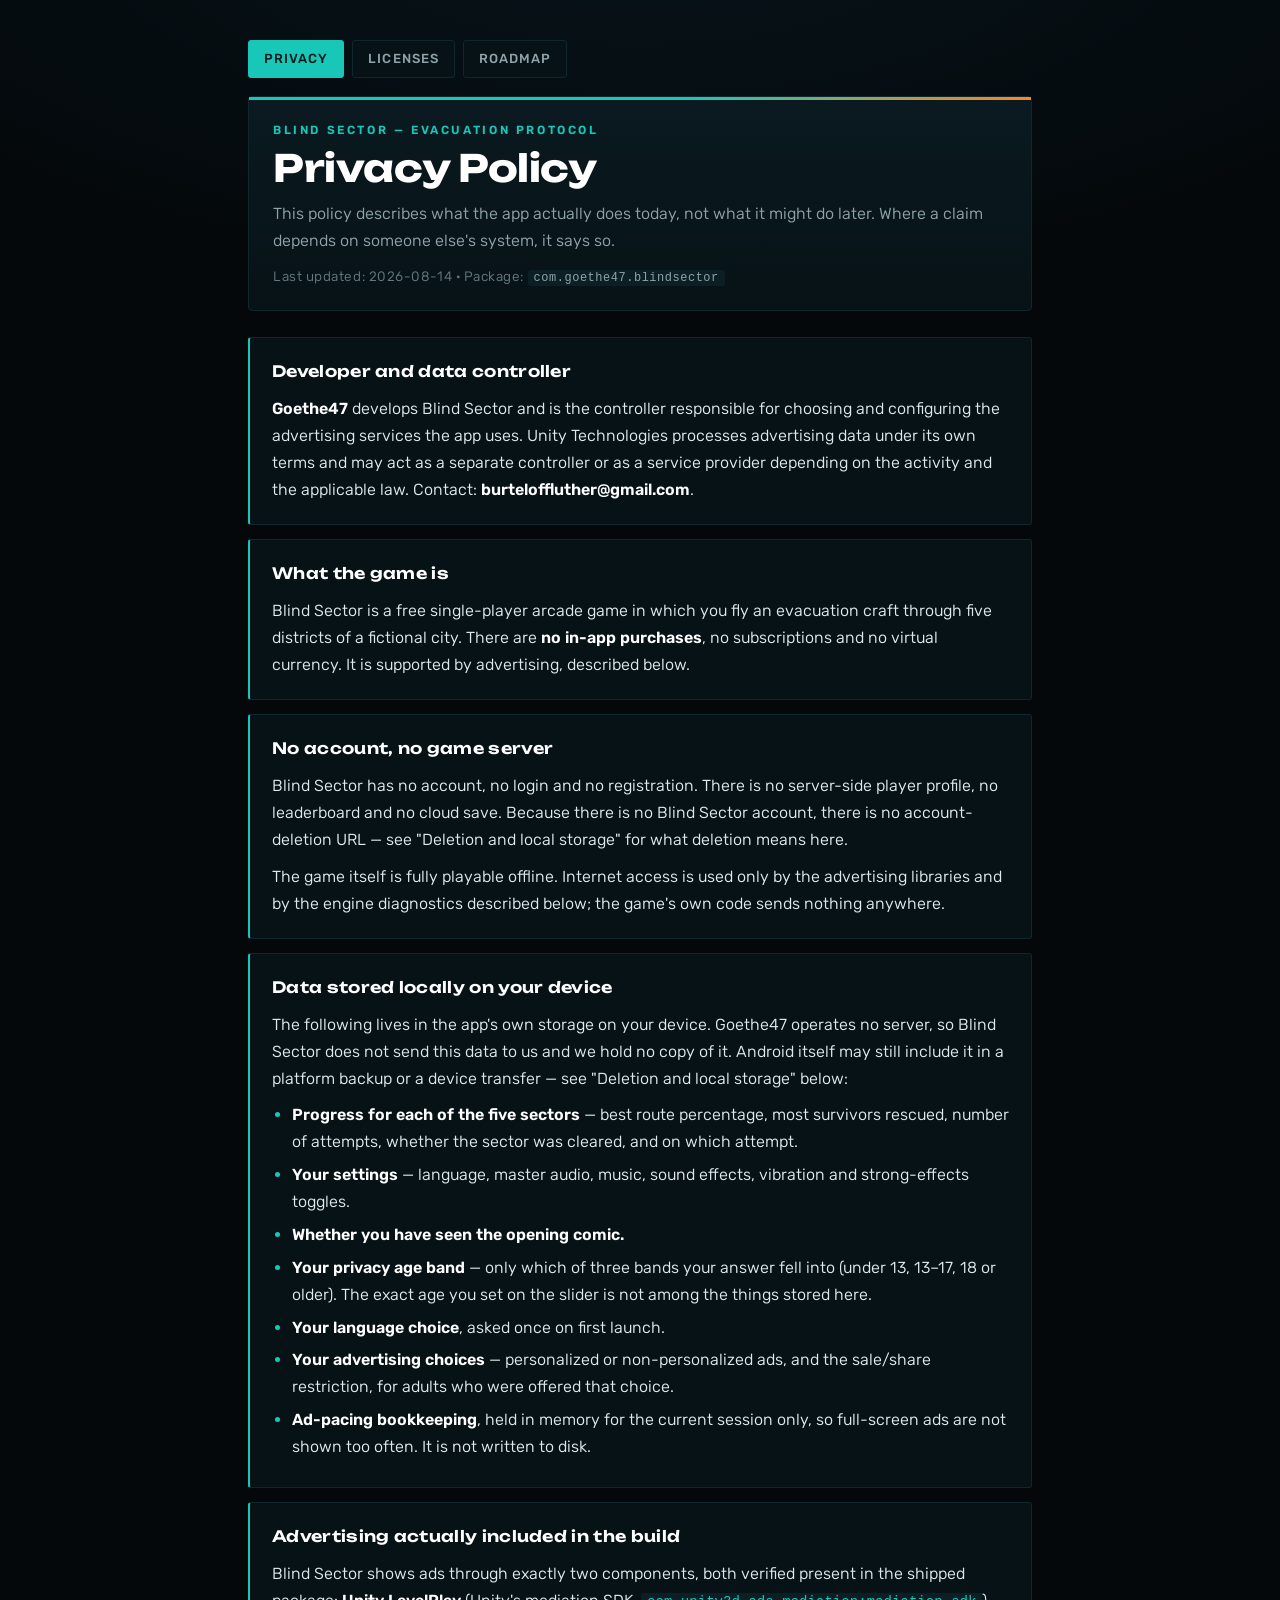
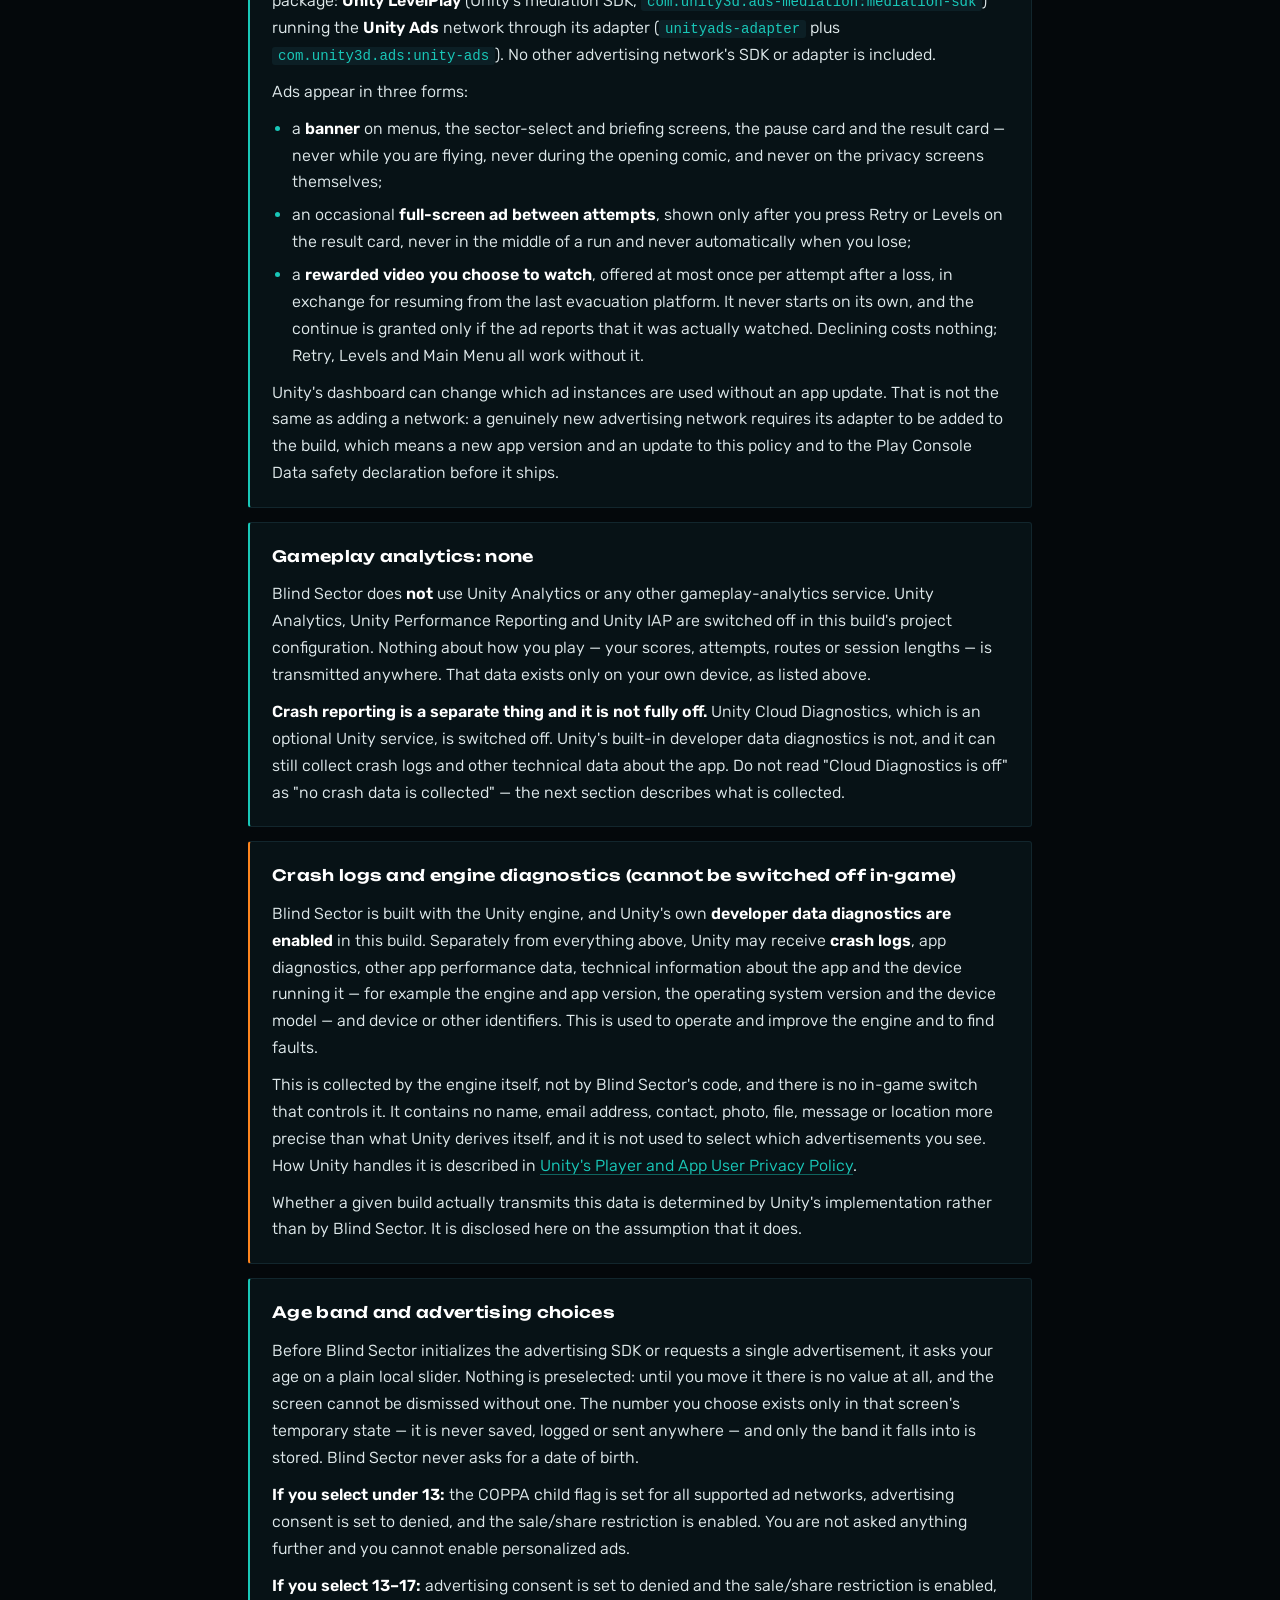
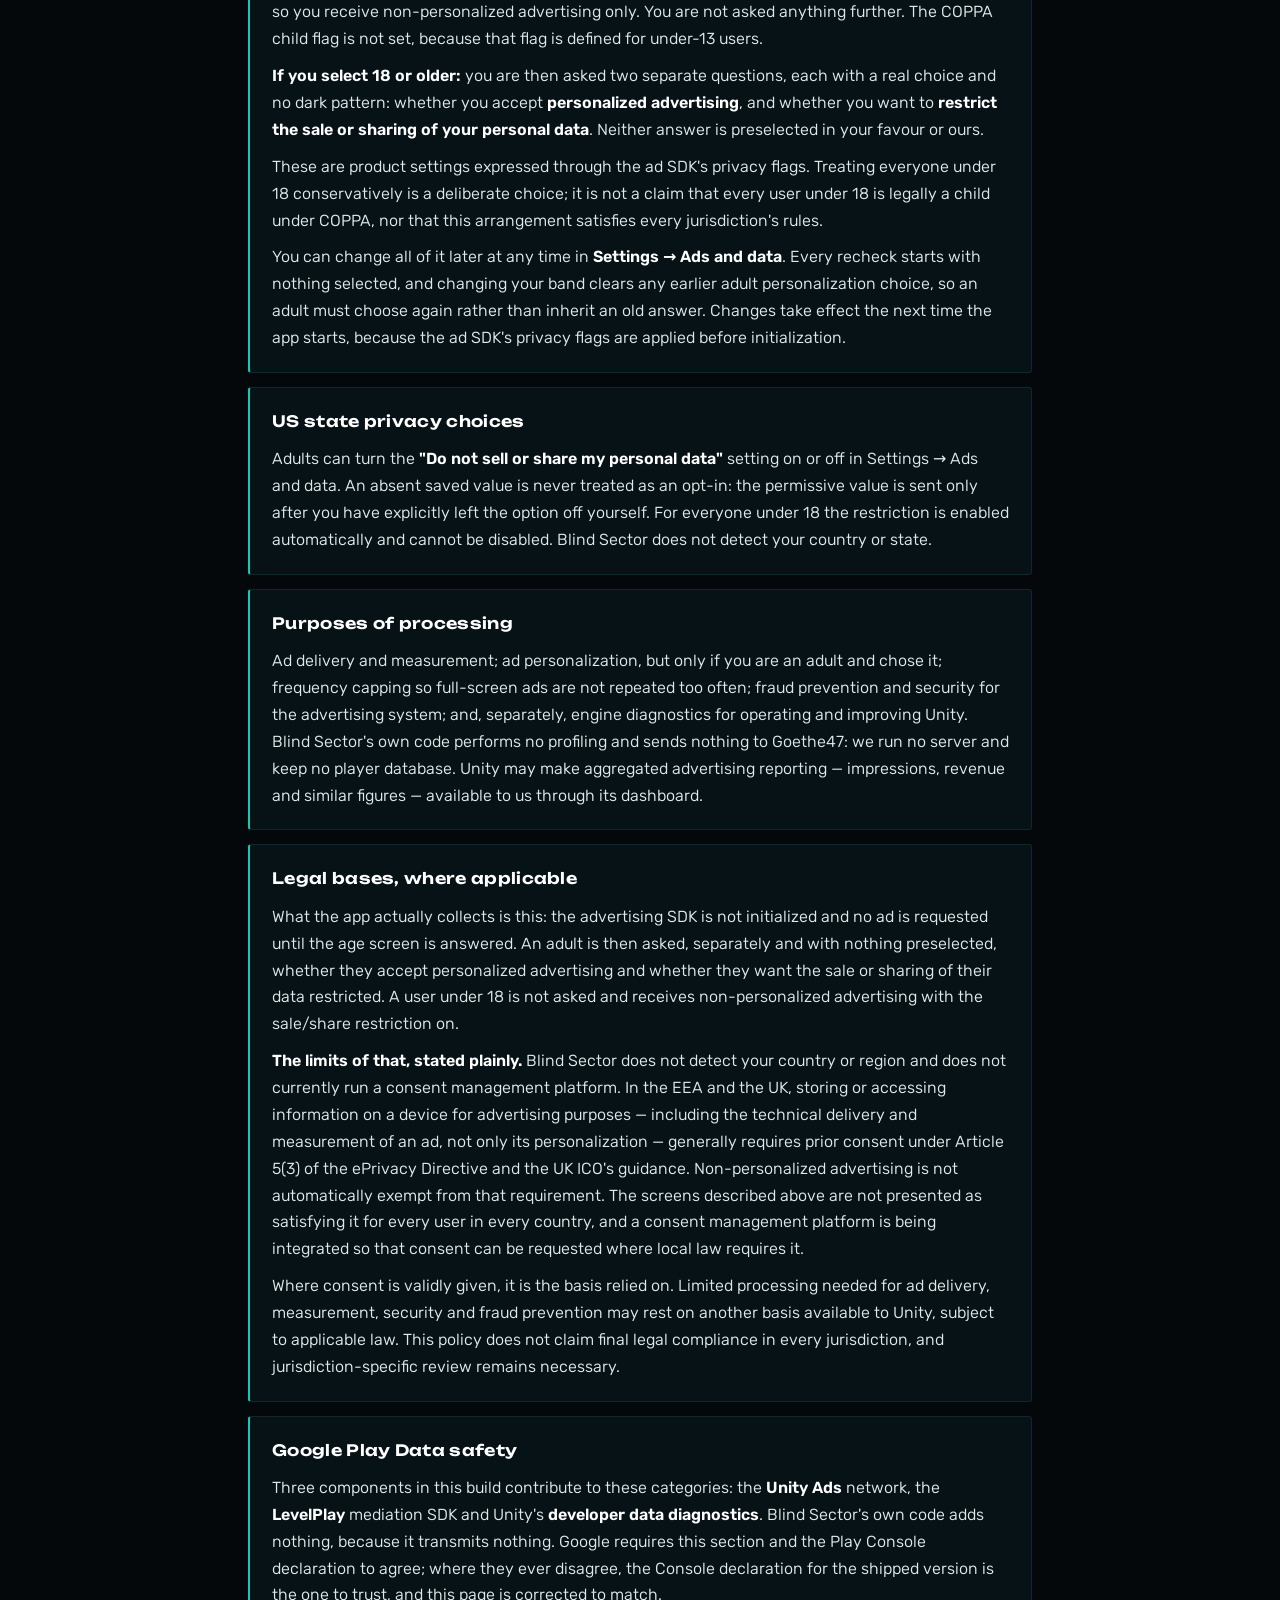
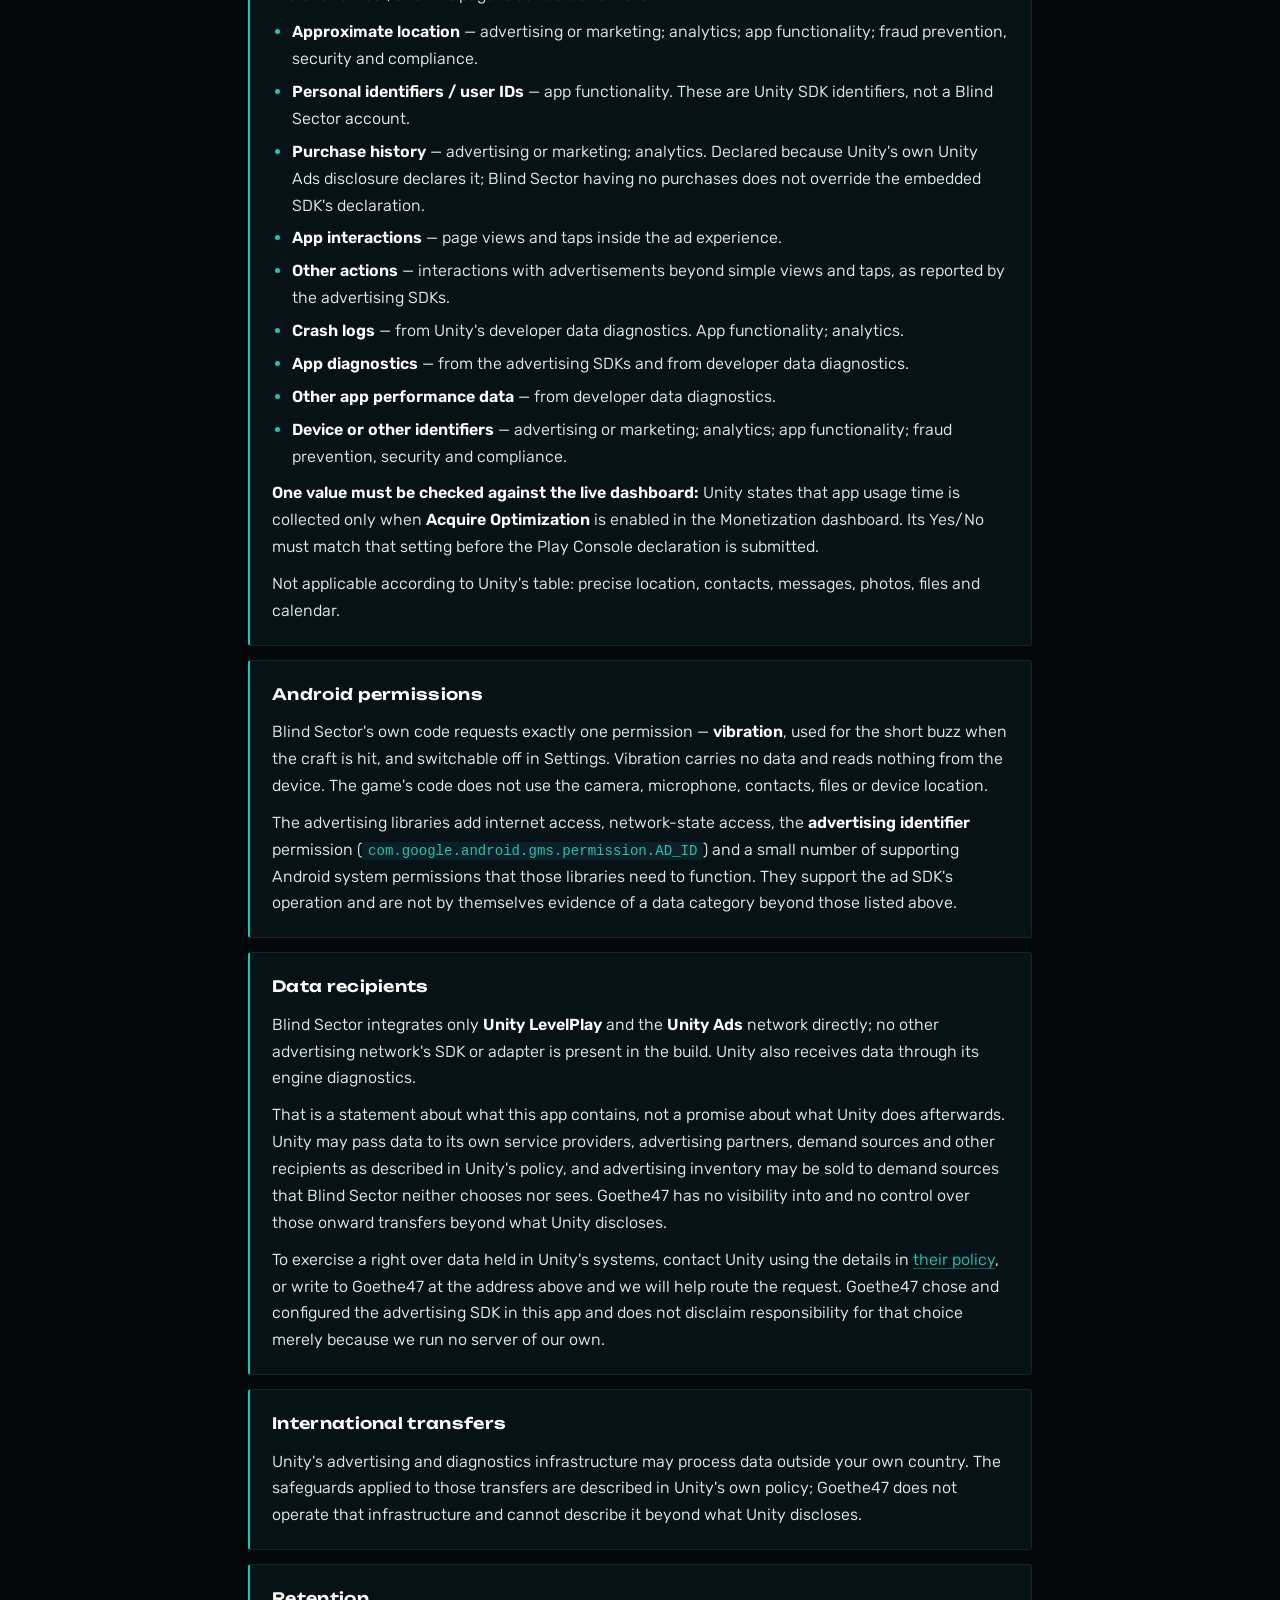
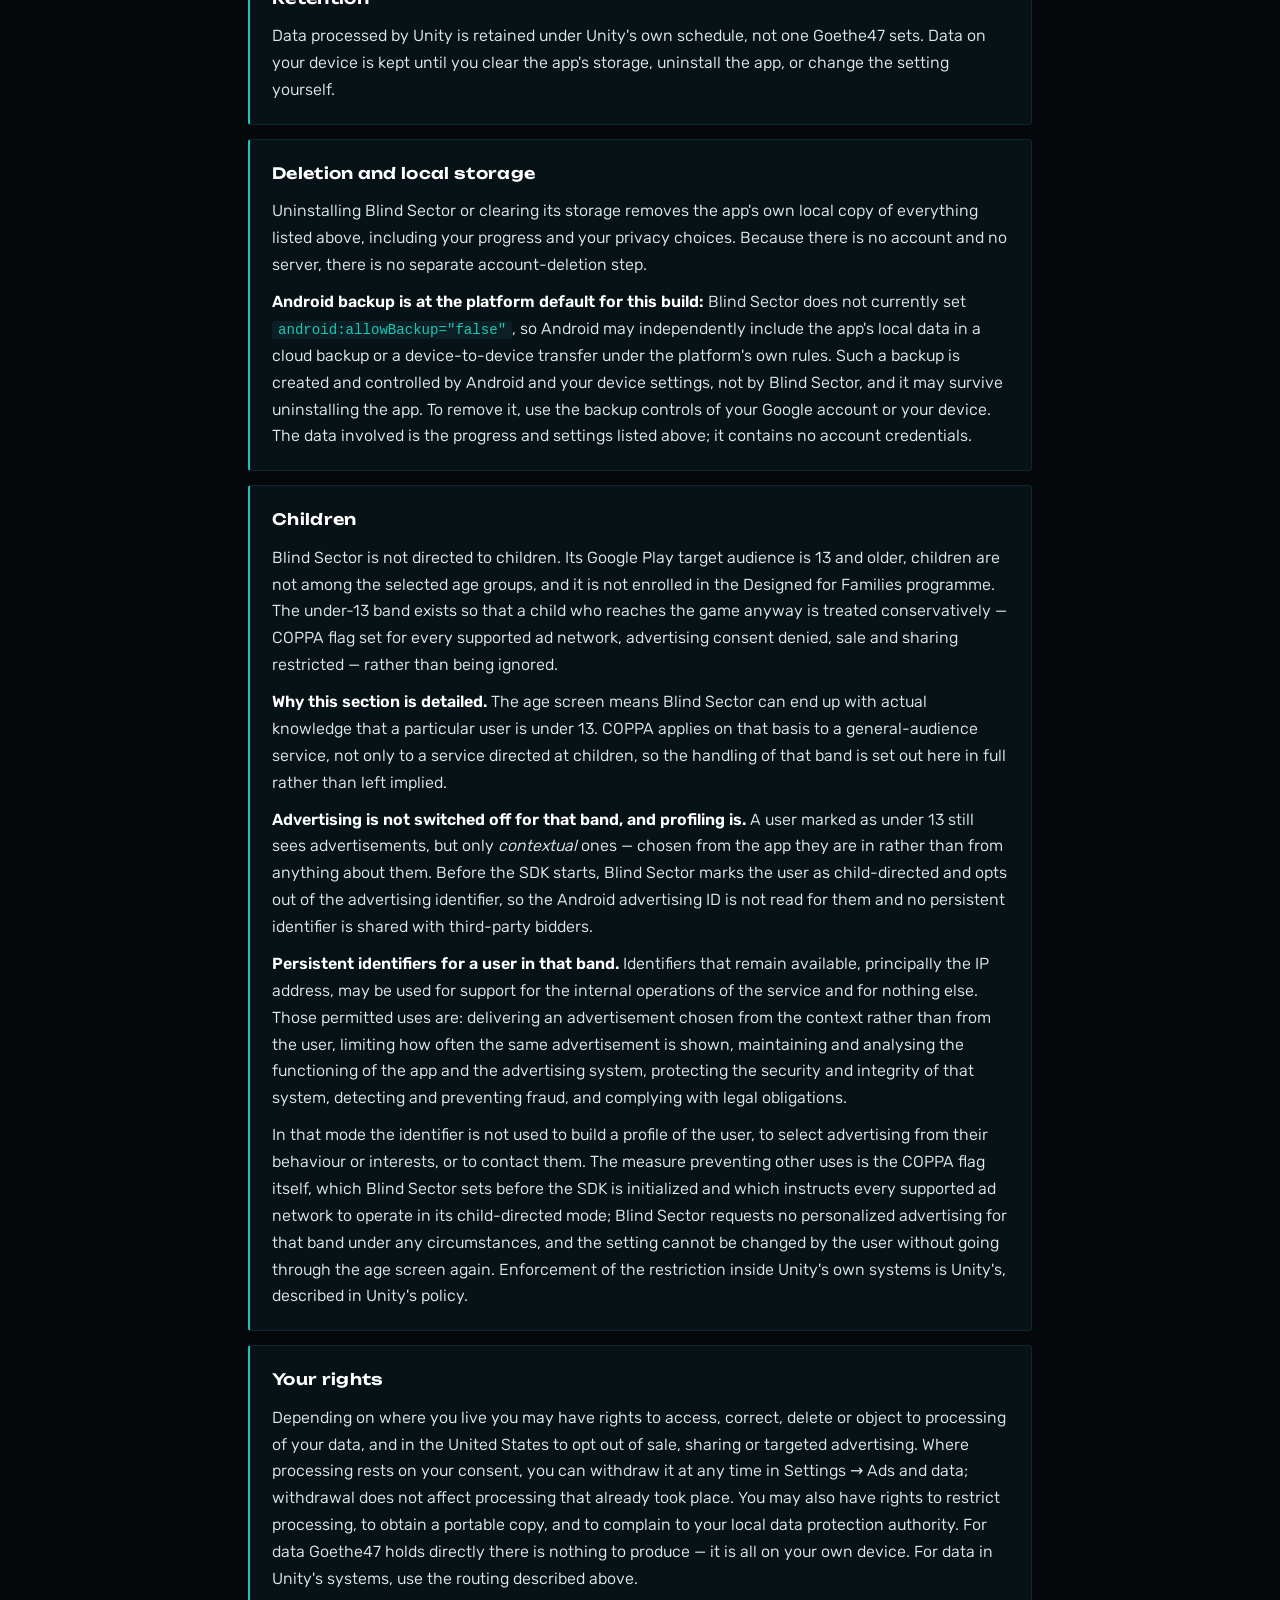
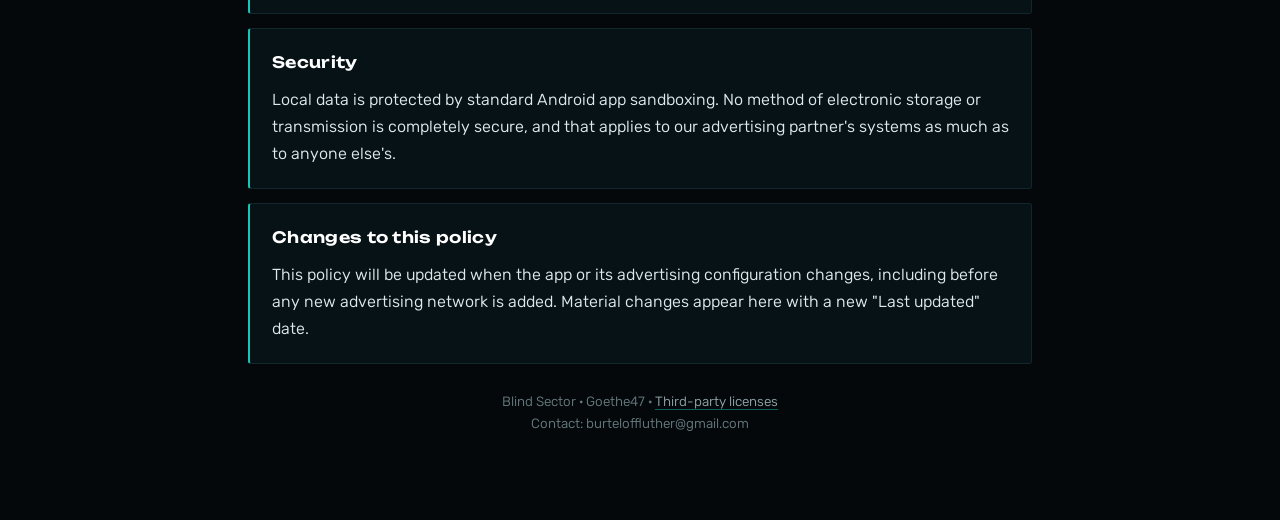
==== commit b7c07f31: "Уточнить режим рекламы для пользователей младше 13 Раздел про детей описывал разрешённые внутренние " ====
--- a/index.html
+++ b/index.html
@@ -155,7 +155,8 @@
       <h2>Children</h2>
       <p>Blind Sector is not directed to children. Its Google Play target audience is 13 and older, children are not among the selected age groups, and it is not enrolled in the Designed for Families programme. The under-13 band exists so that a child who reaches the game anyway is treated conservatively — COPPA flag set for every supported ad network, advertising consent denied, sale and sharing restricted — rather than being ignored.</p>
       <p><strong>Why this section is detailed.</strong> The age screen means Blind Sector can end up with actual knowledge that a particular user is under 13. COPPA applies on that basis to a general-audience service, not only to a service directed at children, so the handling of that band is set out here in full rather than left implied.</p>
-      <p><strong>Persistent identifiers for a user in that band.</strong> When the COPPA flag is set, Blind Sector's understanding is that Unity may still use persistent identifiers — principally the IP address and the advertising identifier — for support for the internal operations of the service, and for nothing else. Those permitted uses are: delivering an advertisement that is chosen from the context rather than from the user, limiting how often the same advertisement is shown, maintaining and analysing the functioning of the app and the advertising system, protecting the security and integrity of that system, detecting and preventing fraud, and complying with legal obligations.</p>
+      <p><strong>Advertising is not switched off for that band, and profiling is.</strong> A user marked as under 13 still sees advertisements, but only <em>contextual</em> ones — chosen from the app they are in rather than from anything about them. Before the SDK starts, Blind Sector marks the user as child-directed and opts out of the advertising identifier, so the Android advertising ID is not read for them and no persistent identifier is shared with third-party bidders.</p>
+      <p><strong>Persistent identifiers for a user in that band.</strong> Identifiers that remain available, principally the IP address, may be used for support for the internal operations of the service and for nothing else. Those permitted uses are: delivering an advertisement chosen from the context rather than from the user, limiting how often the same advertisement is shown, maintaining and analysing the functioning of the app and the advertising system, protecting the security and integrity of that system, detecting and preventing fraud, and complying with legal obligations.</p>
       <p>In that mode the identifier is not used to build a profile of the user, to select advertising from their behaviour or interests, or to contact them. The measure preventing other uses is the COPPA flag itself, which Blind Sector sets before the SDK is initialized and which instructs every supported ad network to operate in its child-directed mode; Blind Sector requests no personalized advertising for that band under any circumstances, and the setting cannot be changed by the user without going through the age screen again. Enforcement of the restriction inside Unity's own systems is Unity's, described in Unity's policy.</p>
     </section>
 
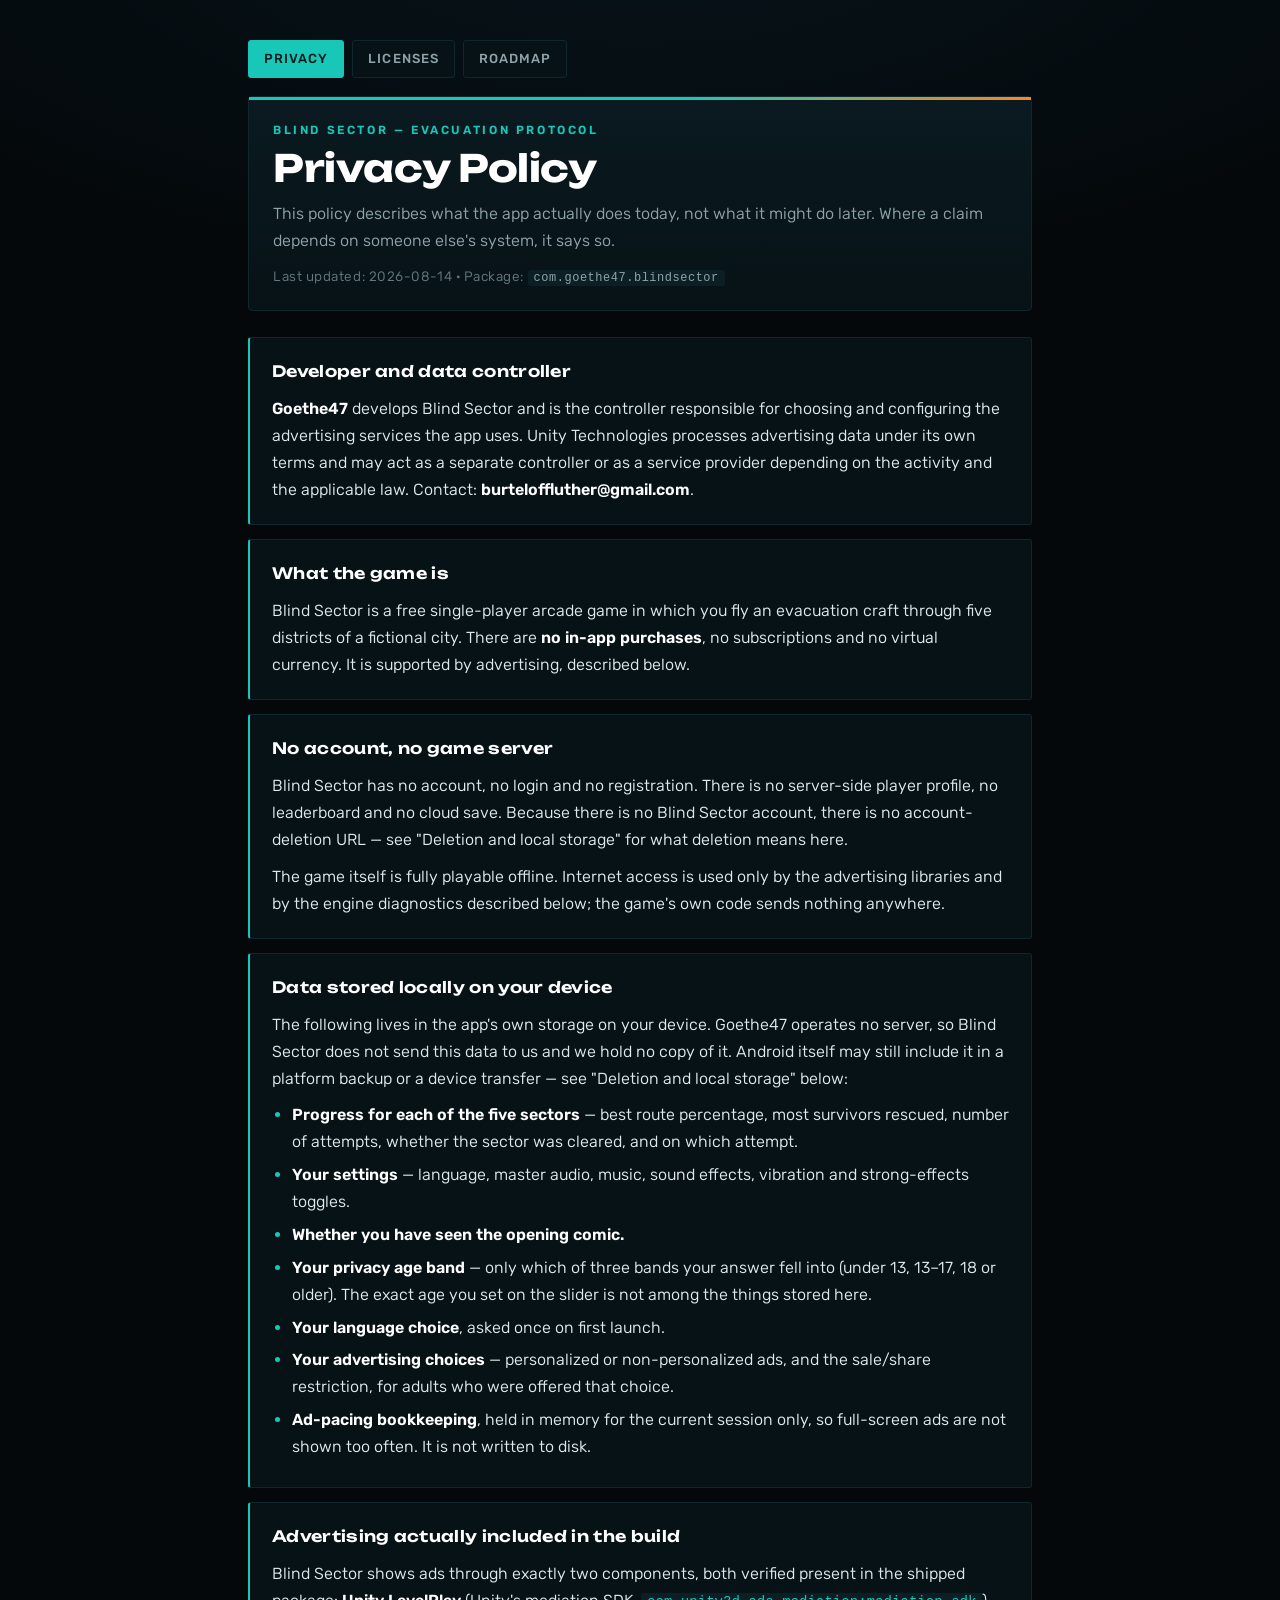
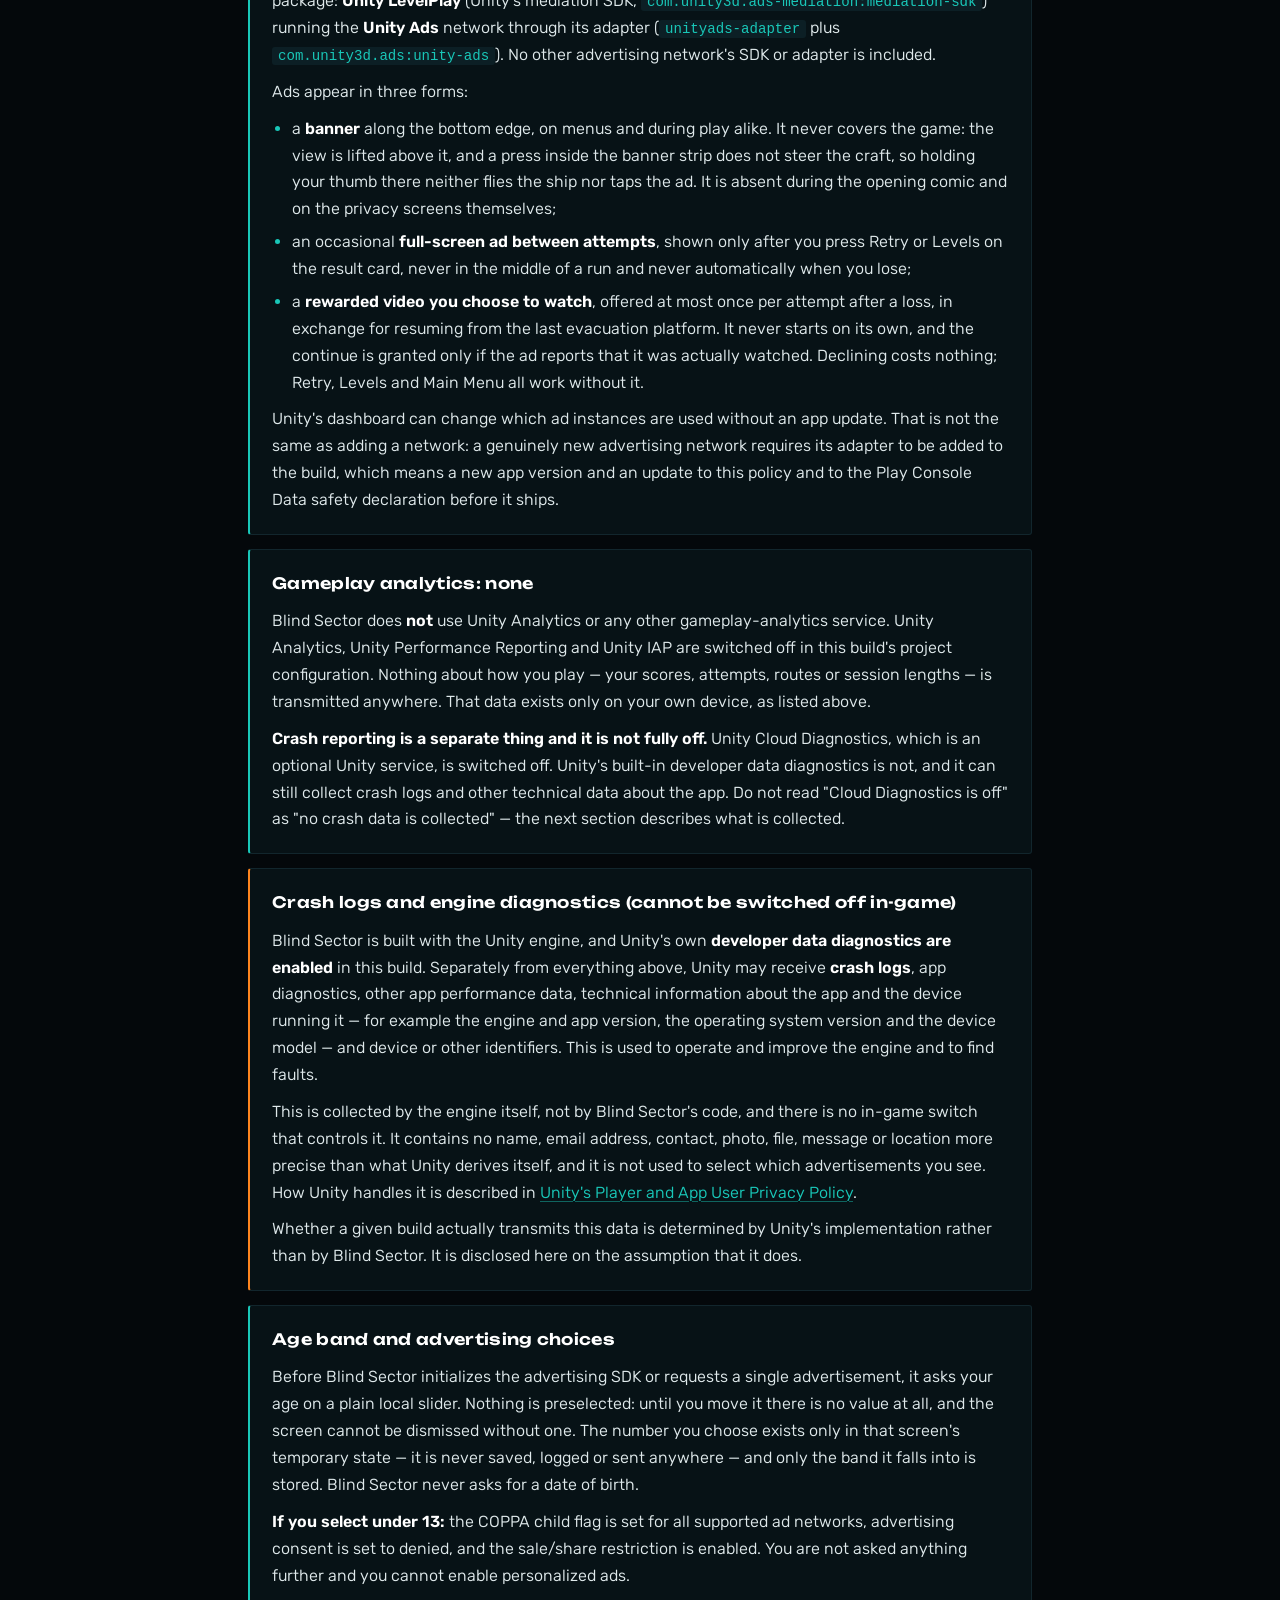
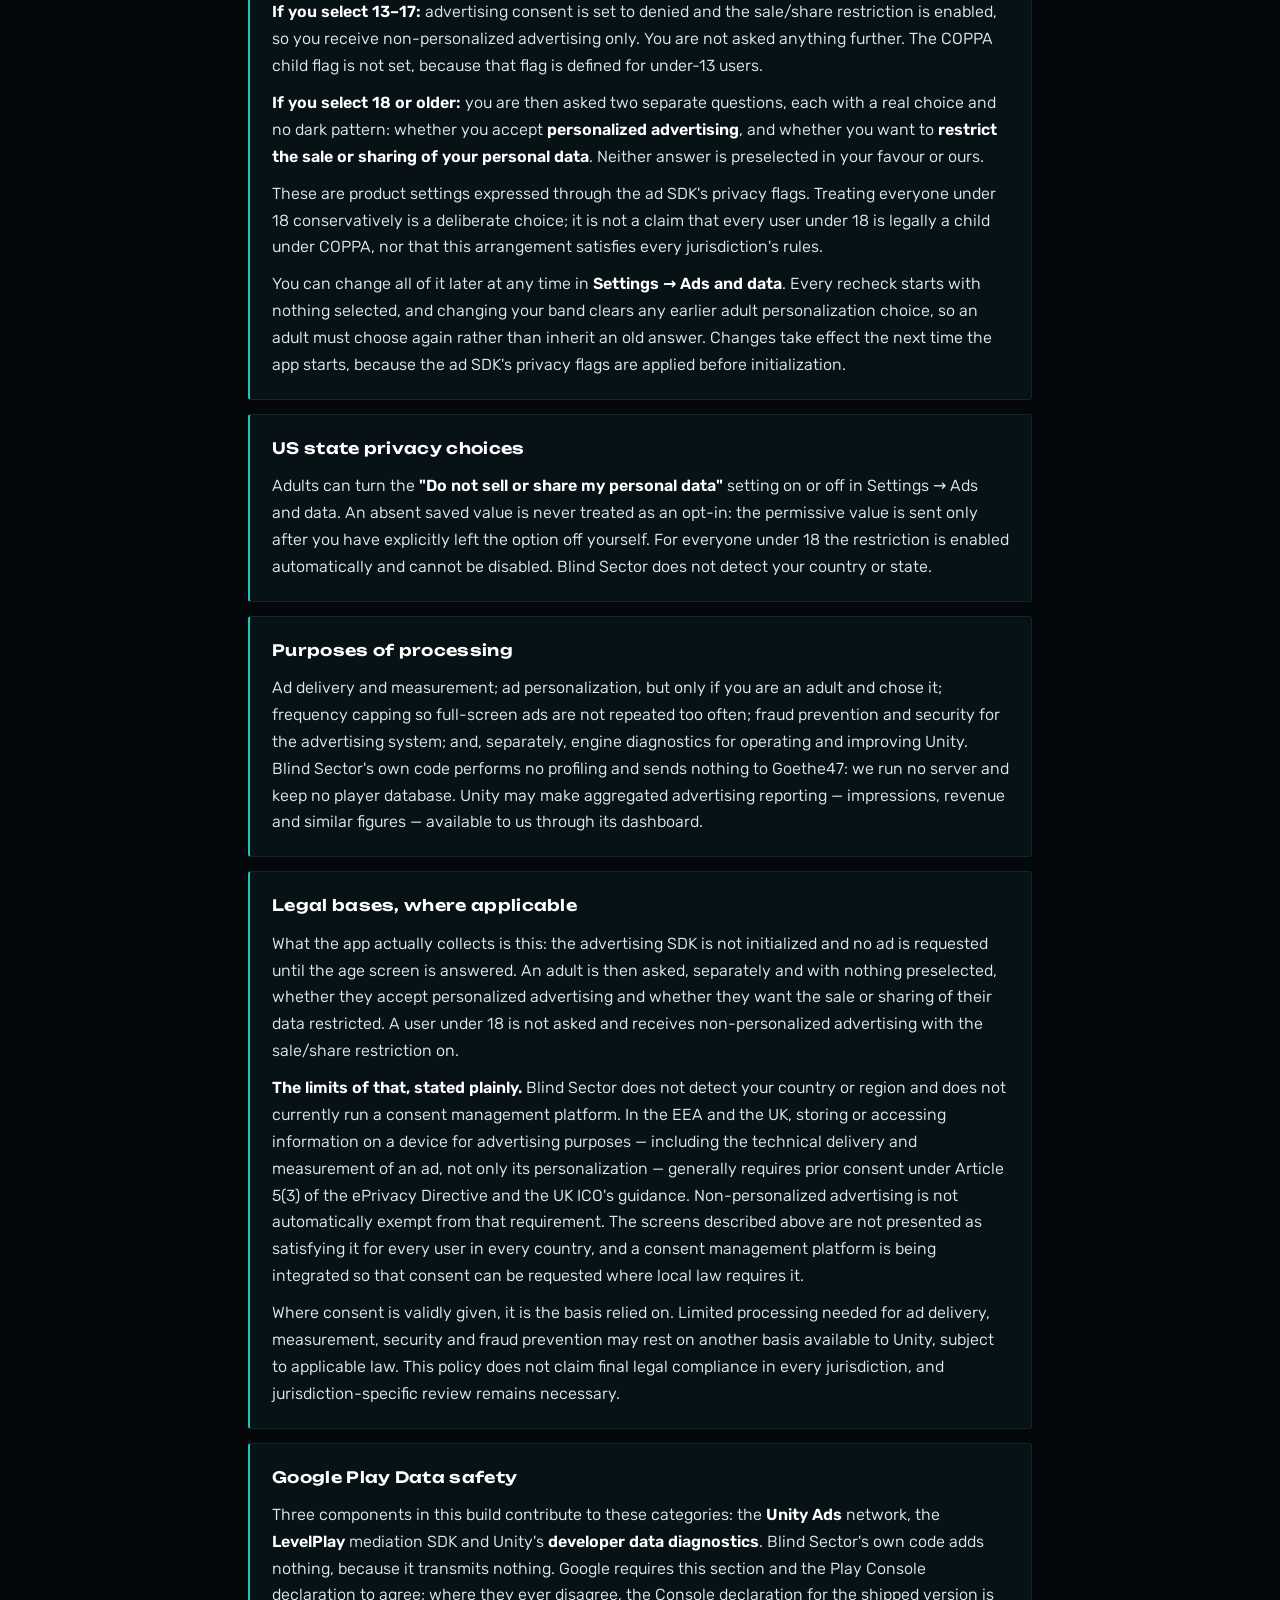
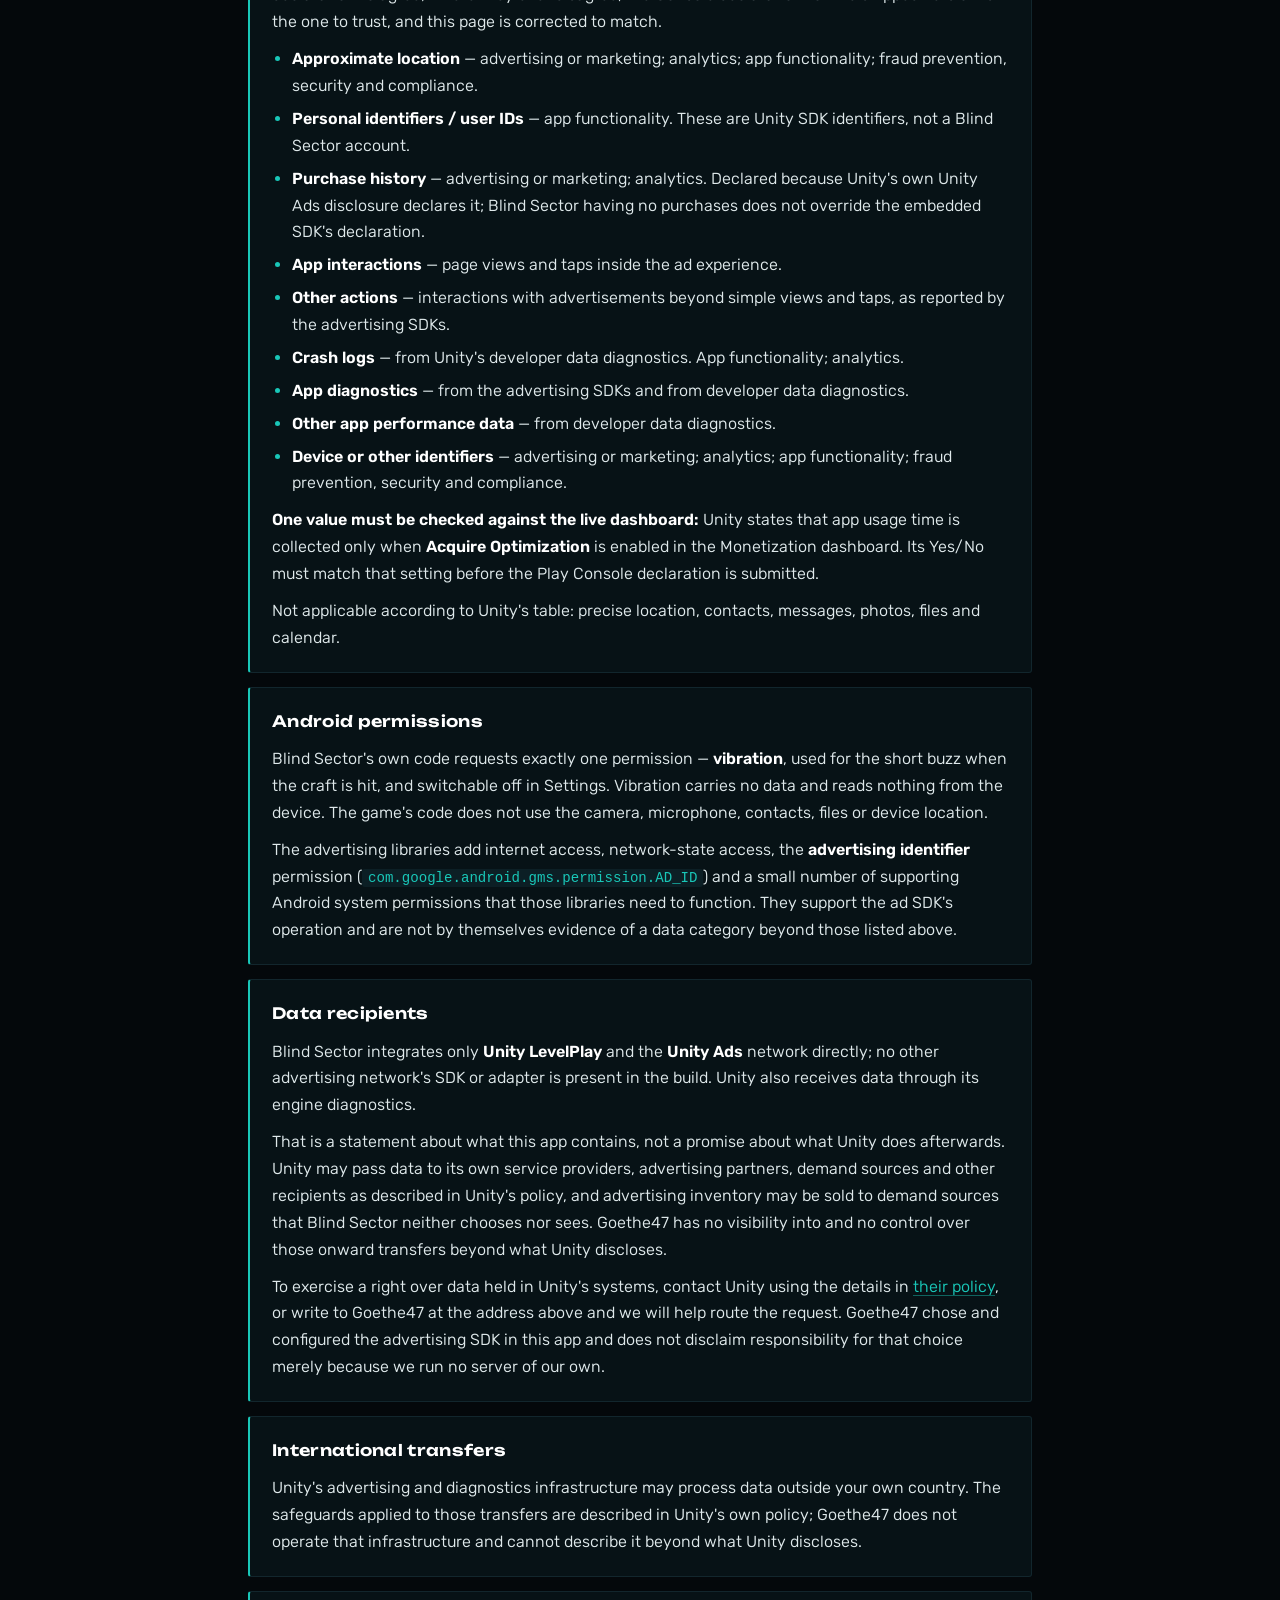
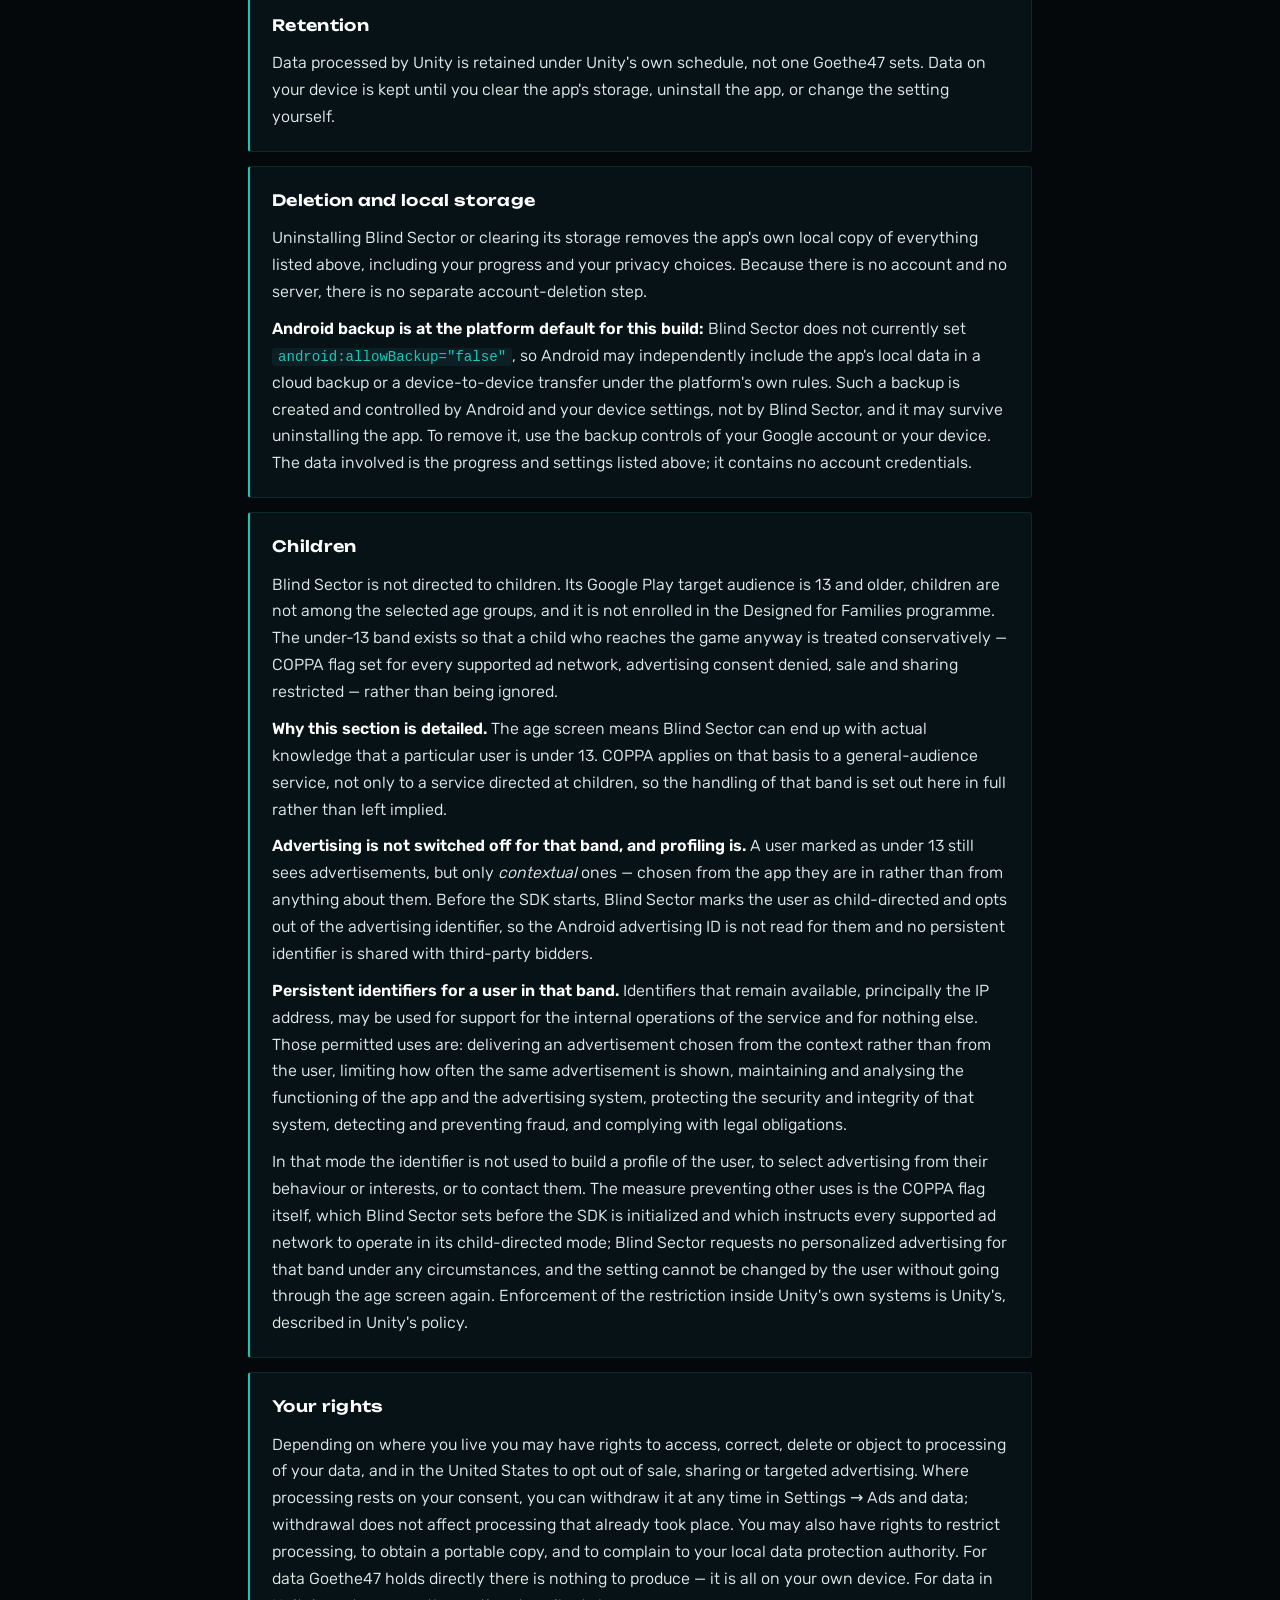
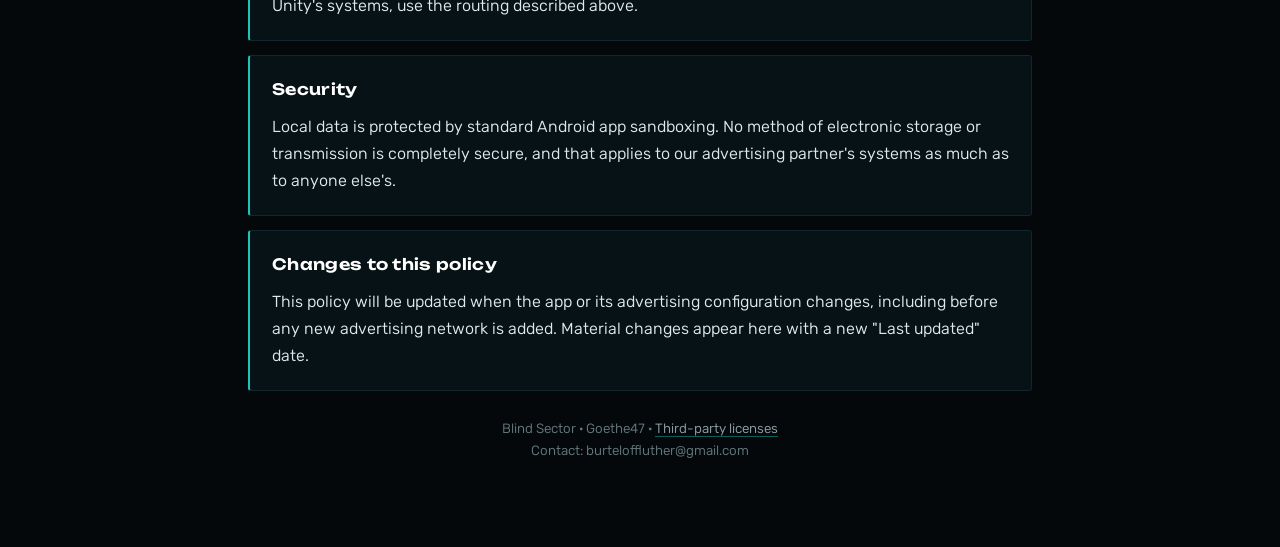
==== commit 95d8b2a1: "Баннер теперь виден и во время полёта Политика и дорожная карта утверждали, что во время полёта рекл" ====
--- a/index.html
+++ b/index.html
@@ -57,7 +57,7 @@
       <p>Blind Sector shows ads through exactly two components, both verified present in the shipped package: <strong>Unity LevelPlay</strong> (Unity's mediation SDK, <code>com.unity3d.ads-mediation:mediation-sdk</code>) running the <strong>Unity Ads</strong> network through its adapter (<code>unityads-adapter</code> plus <code>com.unity3d.ads:unity-ads</code>). No other advertising network's SDK or adapter is included.</p>
       <p>Ads appear in three forms:</p>
       <ul>
-        <li>a <strong>banner</strong> on menus, the sector-select and briefing screens, the pause card and the result card — never while you are flying, never during the opening comic, and never on the privacy screens themselves;</li>
+        <li>a <strong>banner</strong> along the bottom edge, on menus and during play alike. It never covers the game: the view is lifted above it, and a press inside the banner strip does not steer the craft, so holding your thumb there neither flies the ship nor taps the ad. It is absent during the opening comic and on the privacy screens themselves;</li>
         <li>an occasional <strong>full-screen ad between attempts</strong>, shown only after you press Retry or Levels on the result card, never in the middle of a run and never automatically when you lose;</li>
         <li>a <strong>rewarded video you choose to watch</strong>, offered at most once per attempt after a loss, in exchange for resuming from the last evacuation platform. It never starts on its own, and the continue is granted only if the ad reports that it was actually watched. Declining costs nothing; Retry, Levels and Main Menu all work without it.</li>
       </ul>
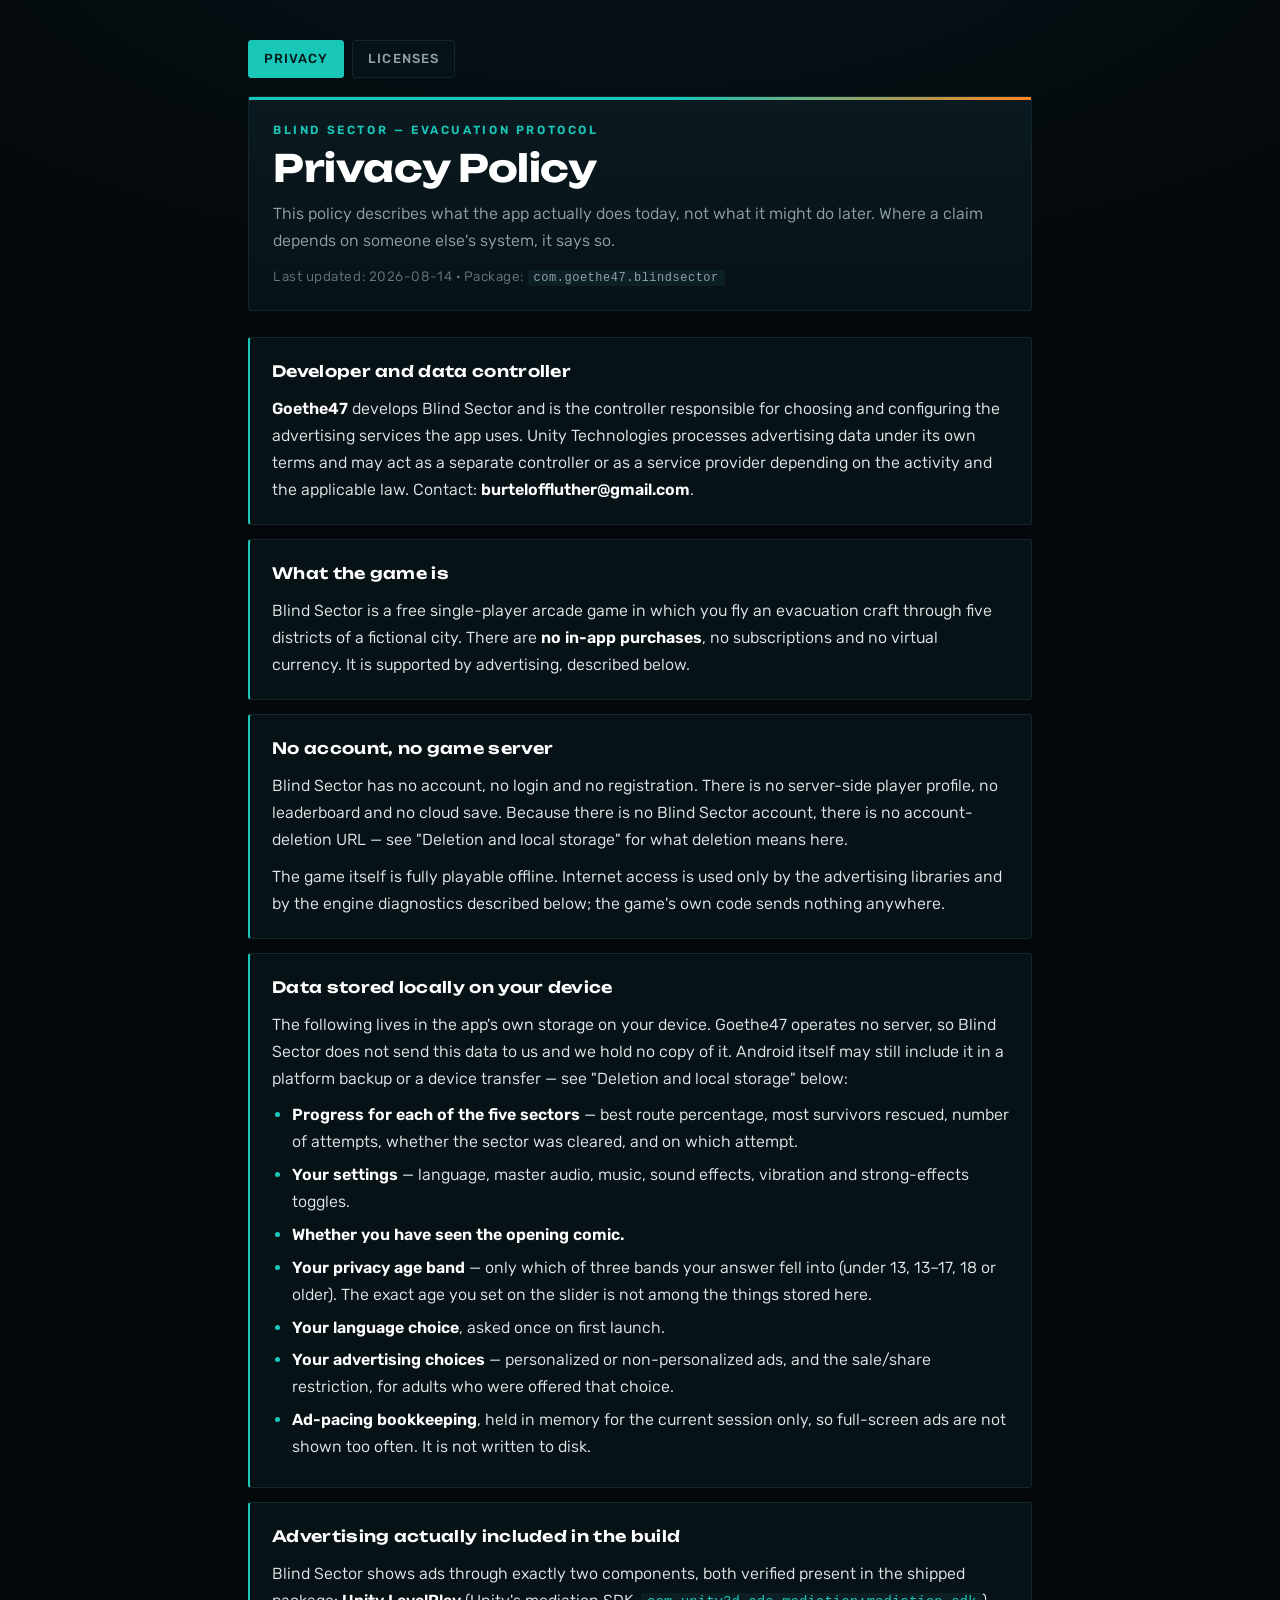
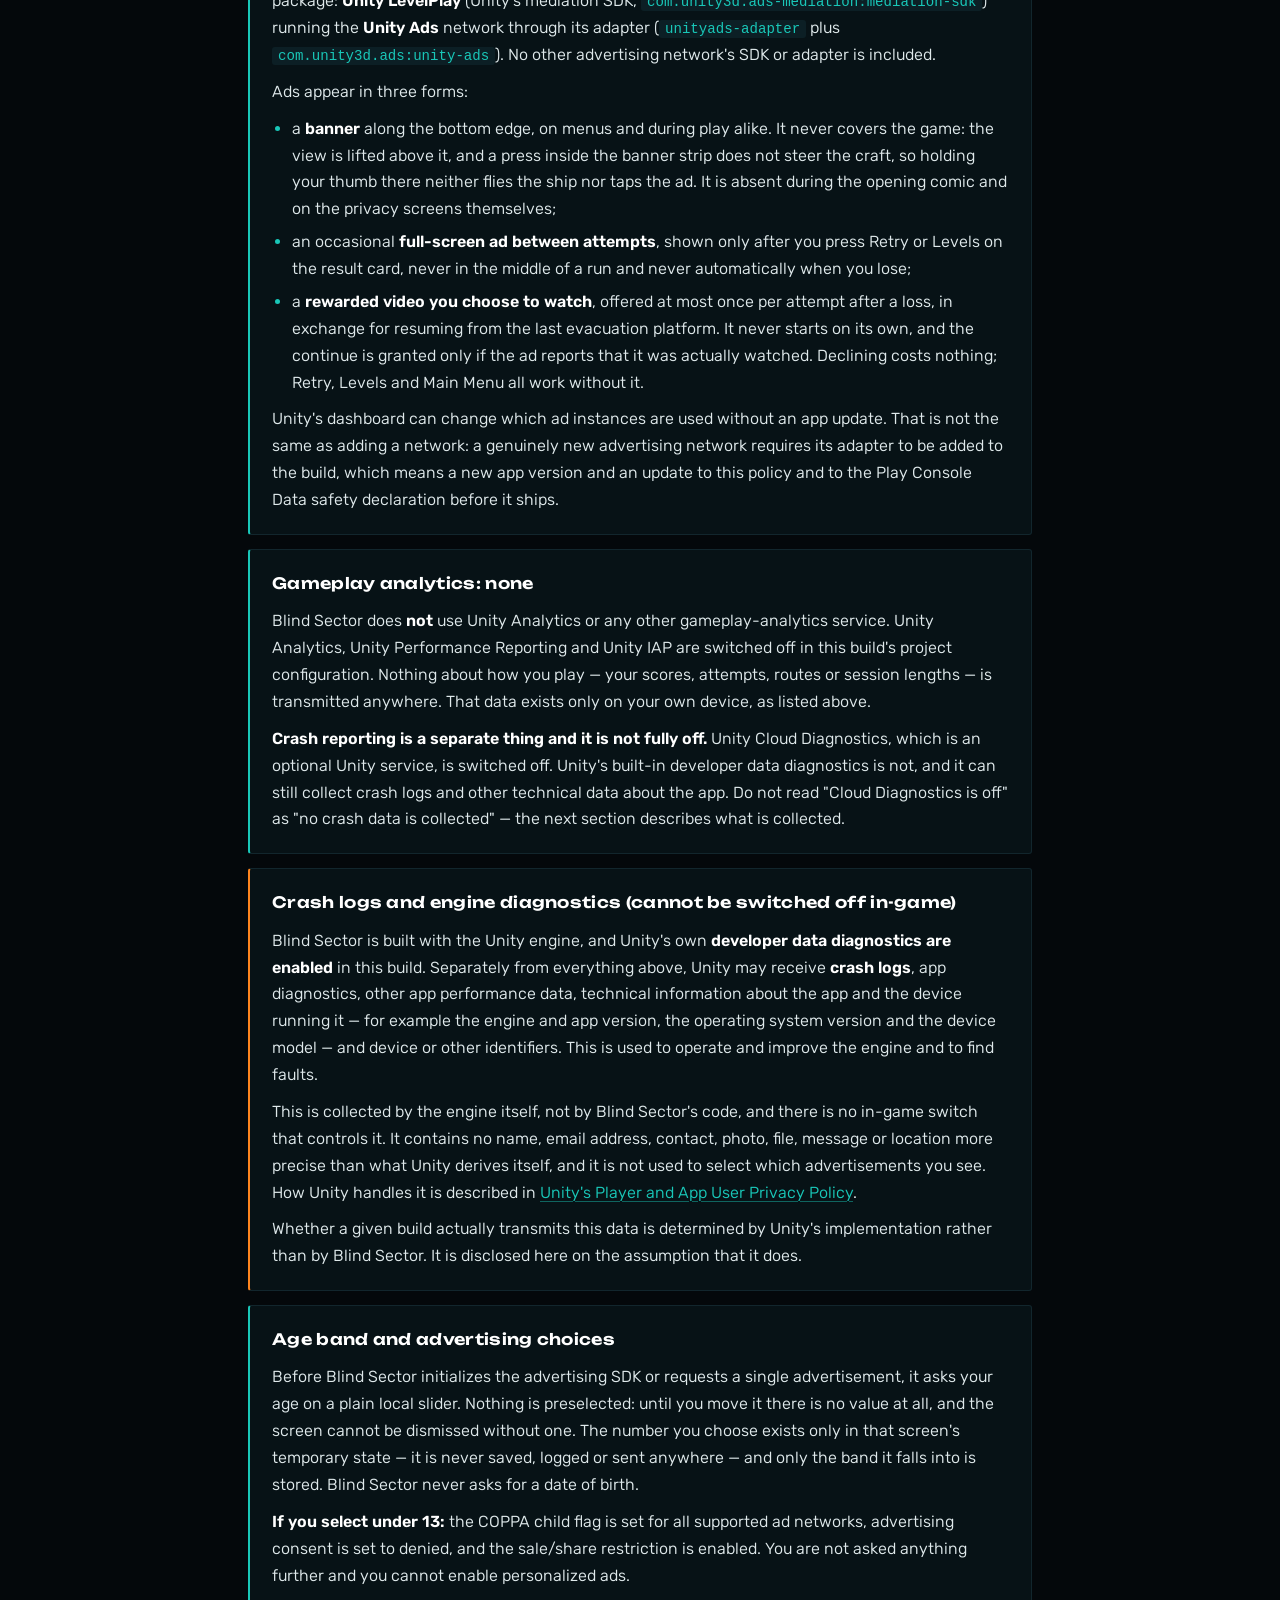
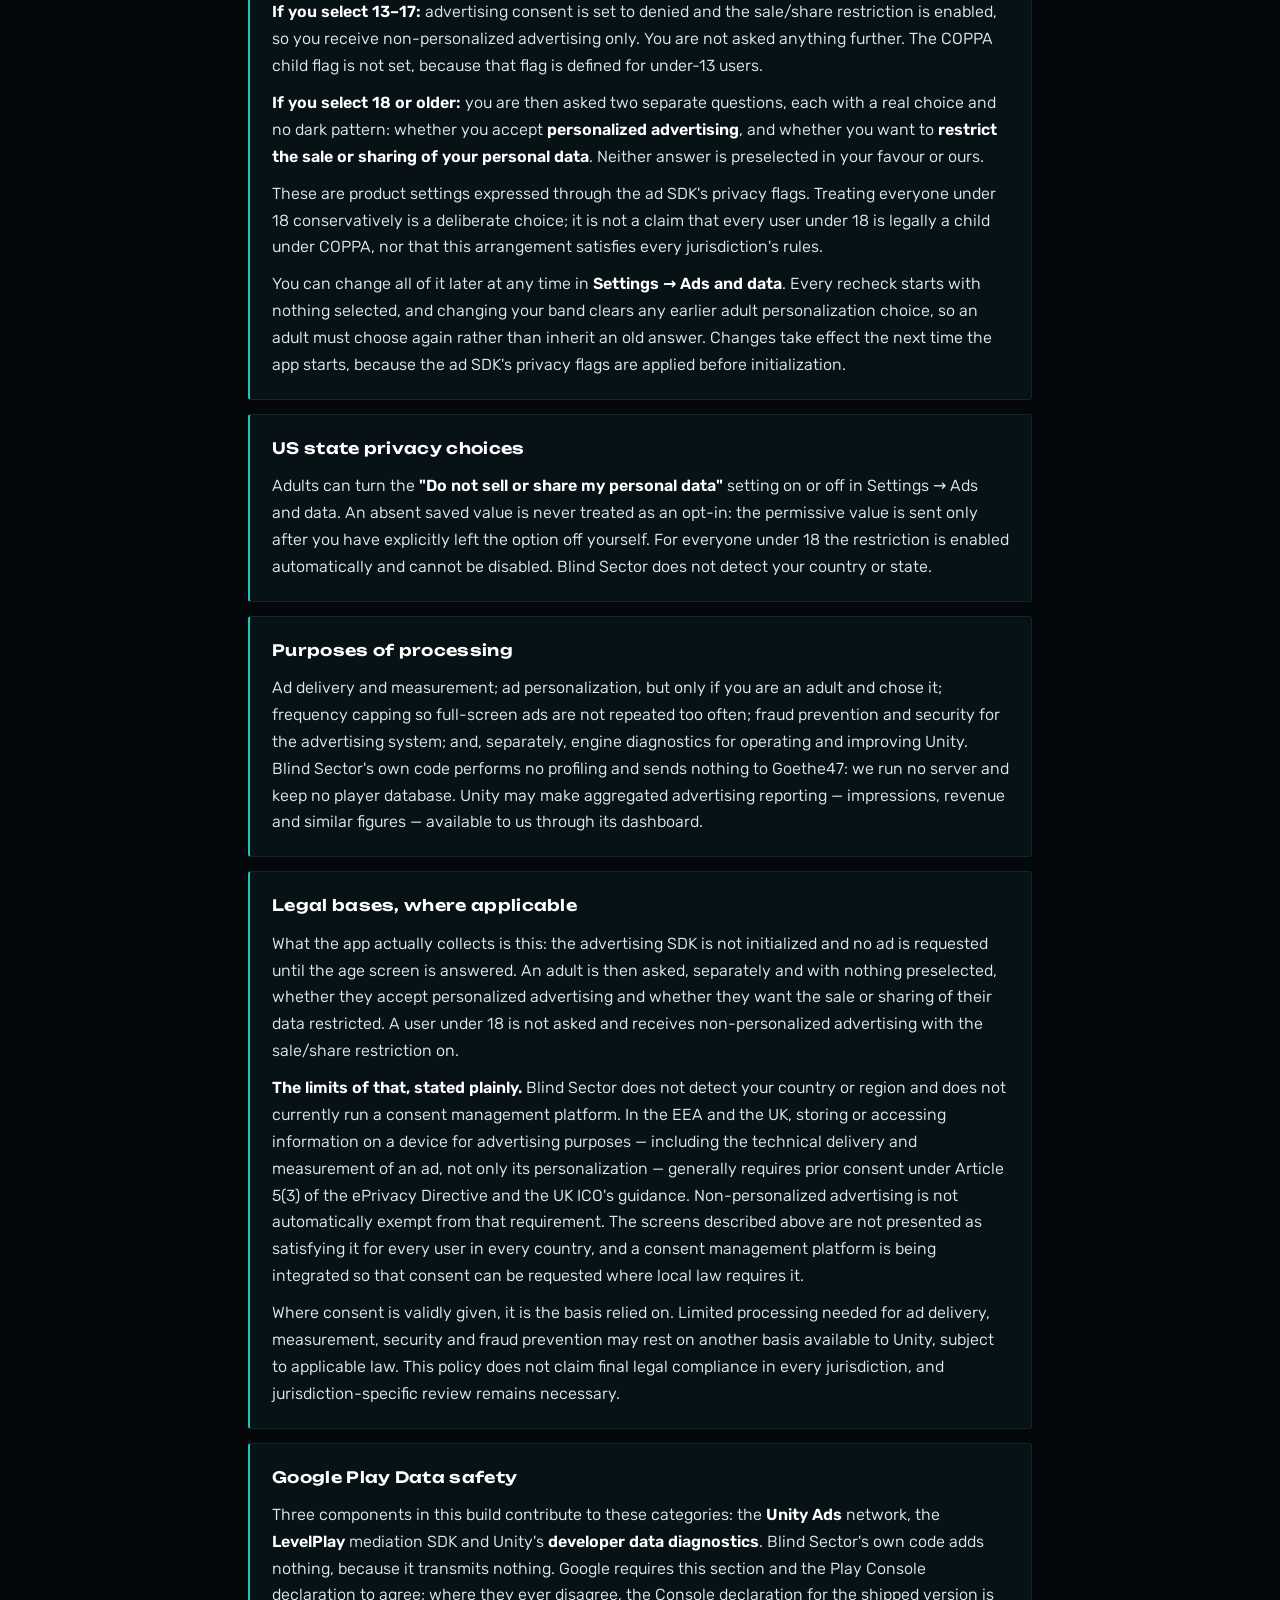
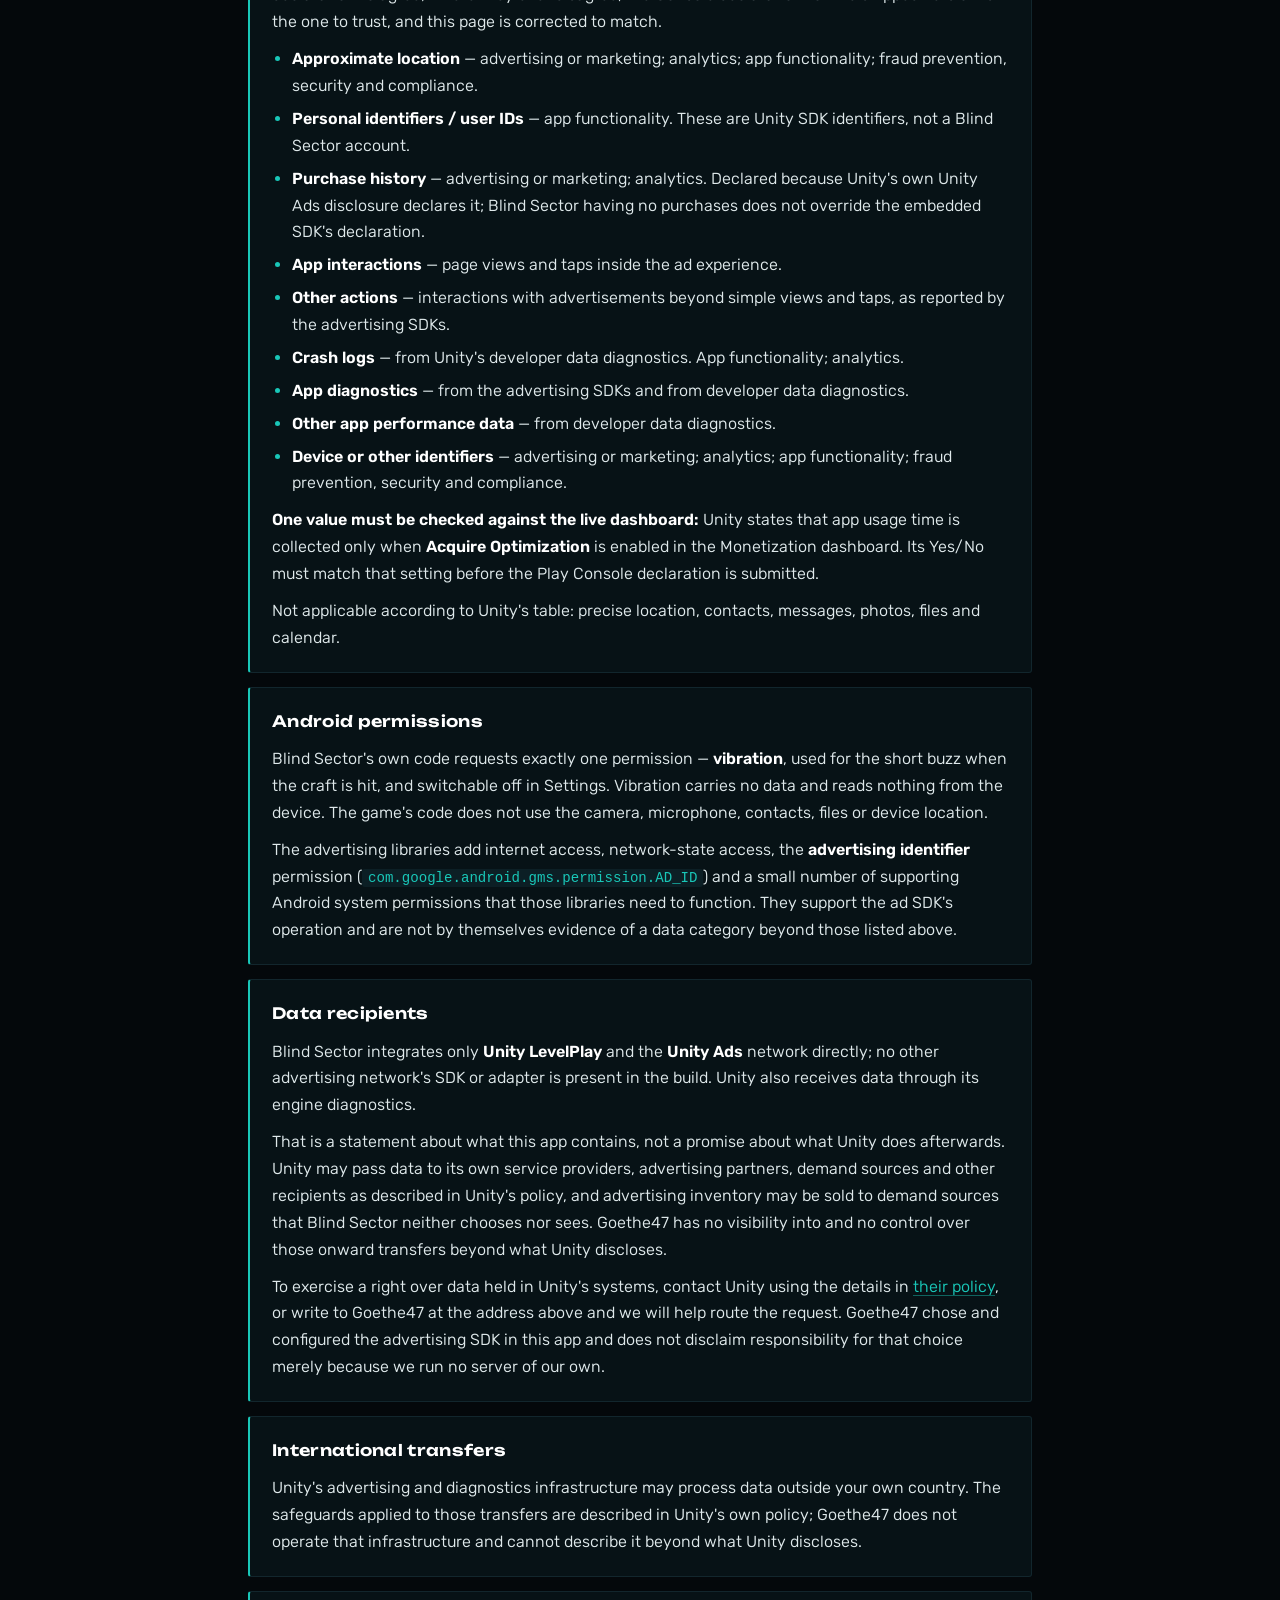
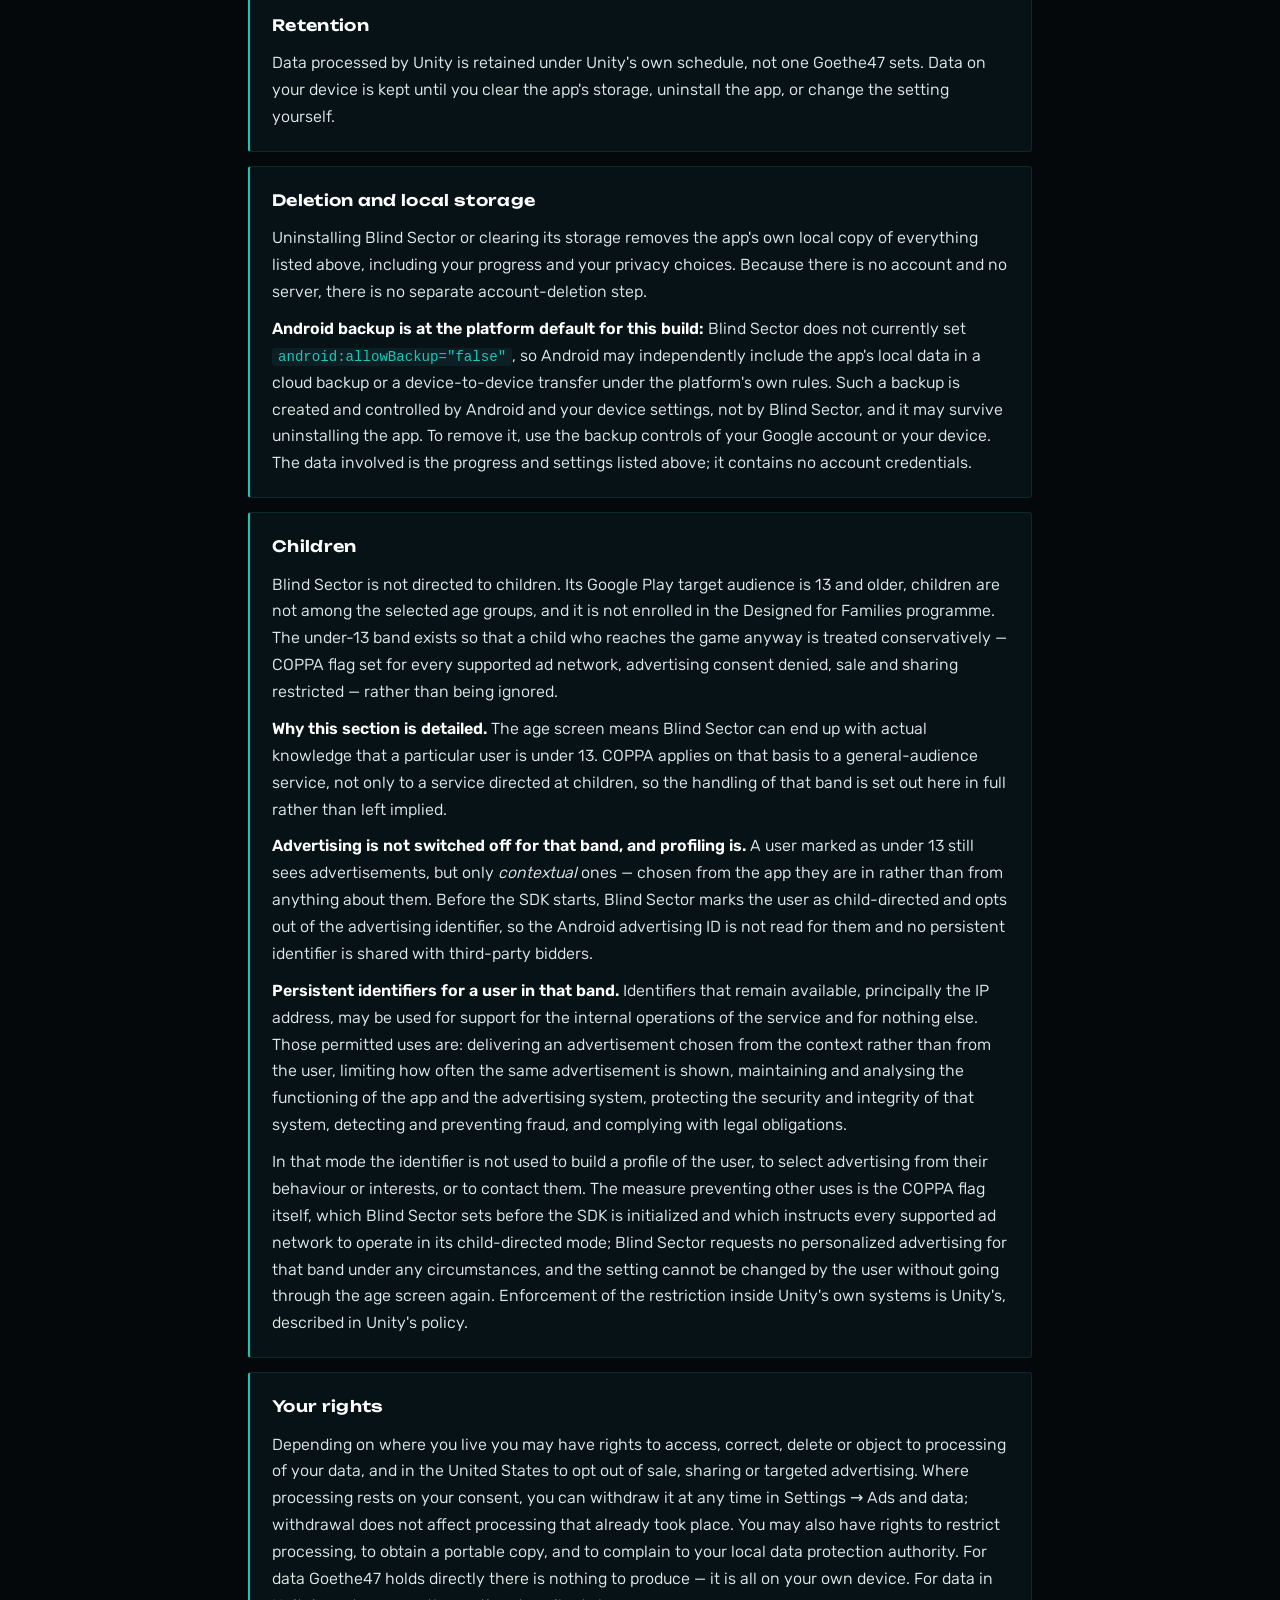
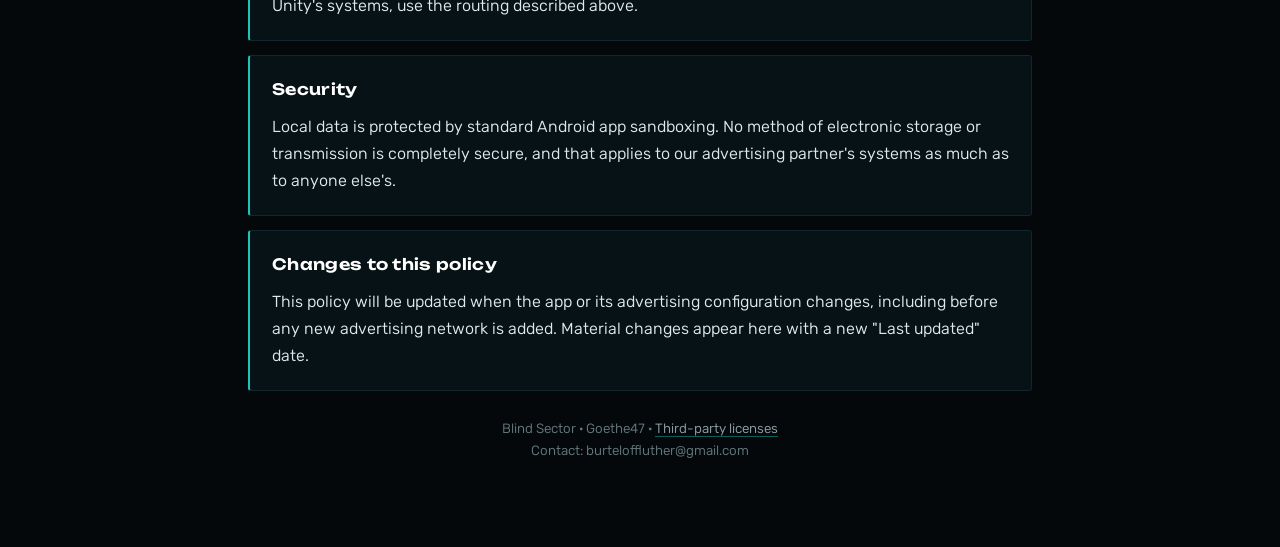
==== commit 977c5b49: "Удалена страница дорожной карты roadmap.html убрана вместе со ссылками в навигации на обеих остающих" ====
--- a/index.html
+++ b/index.html
@@ -12,7 +12,6 @@
     <nav class="topbar">
       <a href="index.html" aria-current="page">Privacy</a>
       <a href="licenses.html">Licenses</a>
-      <a href="roadmap.html" lang="ru">Roadmap</a>
     </nav>
 
     <header class="page-header">
--- a/styles.css
+++ b/styles.css
@@ -203,135 +203,6 @@
   color: #04191a;
 }
 
-/* ---------------------------------------------------------------- route */
-
-/* The roadmap is drawn as a flight route: a corridor line with waypoints,
-   which is the same shape the game itself is built around. */
-
-.progress {
-  display: flex;
-  align-items: center;
-  gap: 14px;
-  margin: 18px 0 4px;
-}
-
-.progress .bar {
-  flex: 1;
-  height: 6px;
-  border-radius: 3px;
-  background: #0c1f25;
-  overflow: hidden;
-}
-
-.progress .bar span {
-  display: block;
-  height: 100%;
-  background: linear-gradient(90deg, var(--accent), #6fe3d6);
-}
-
-.progress .count {
-  font-family: "Unbounded", "Rubik", sans-serif;
-  font-size: 0.9rem;
-  color: var(--accent);
-  white-space: nowrap;
-}
-
-.route {
-  position: relative;
-  margin: 24px 0 0;
-  padding: 4px 0 4px 36px;
-  list-style: none;
-}
-
-.route::before {
-  content: "";
-  position: absolute;
-  left: 11px;
-  top: 12px;
-  bottom: 12px;
-  width: 2px;
-  background: linear-gradient(180deg, var(--accent) 0%, var(--amber) 42%, var(--card-edge) 62%, var(--card-edge) 100%);
-  opacity: 0.55;
-}
-
-.wp {
-  position: relative;
-  margin-bottom: 12px;
-  padding: 16px 18px;
-  background: var(--card);
-  border: 1px solid var(--card-edge);
-  border-radius: 3px;
-}
-
-/* The waypoint marker sits on the corridor line. */
-.wp::before {
-  content: "";
-  position: absolute;
-  left: -31px;
-  top: 20px;
-  width: 12px;
-  height: 12px;
-  border-radius: 50%;
-  border: 2px solid var(--card-edge);
-  background: var(--bg);
-}
-
-.wp h3 {
-  margin: 0 0 6px;
-  font-family: "Unbounded", "Rubik", sans-serif;
-  font-weight: 600;
-  font-size: 0.95rem;
-  color: #fff;
-}
-
-.wp p { margin: 0; color: var(--muted); font-size: 0.94rem; }
-
-.wp .when {
-  display: block;
-  margin-bottom: 8px;
-  font-size: 0.74rem;
-  letter-spacing: 0.14em;
-  text-transform: uppercase;
-  color: var(--dim);
-}
-
-.wp.done { border-left: 2px solid var(--accent); }
-.wp.done::before { border-color: var(--accent); background: var(--accent); }
-.wp.done h3::after {
-  content: "✓";
-  margin-left: 8px;
-  color: var(--accent);
-  font-family: "Rubik", sans-serif;
-}
-
-.wp.wip { border-left: 2px solid var(--amber); }
-.wp.wip::before {
-  border-color: var(--amber);
-  background: var(--amber);
-  animation: beacon 1.8s ease-in-out infinite;
-}
-
-.wp.open { border-left: 2px solid var(--card-edge); }
-.wp.open h3 { color: var(--muted); }
-
-/* The final waypoint reads as the finish gate, not as another task. */
-.wp.gate {
-  border: 1px dashed var(--card-edge);
-  border-left: 2px solid var(--accent);
-  background: transparent;
-}
-
-.wp.gate::before { border-color: var(--accent); background: var(--bg); }
-
-@keyframes beacon {
-  0%, 100% { box-shadow: 0 0 0 0 rgba(255, 133, 30, 0.55); }
-  50% { box-shadow: 0 0 0 7px rgba(255, 133, 30, 0); }
-}
-
-@media (prefers-reduced-motion: reduce) {
-  .wp.wip::before { animation: none; }
-}
-
 .log-wrap { overflow-x: auto; margin-top: 10px; }
 
 table.log {
